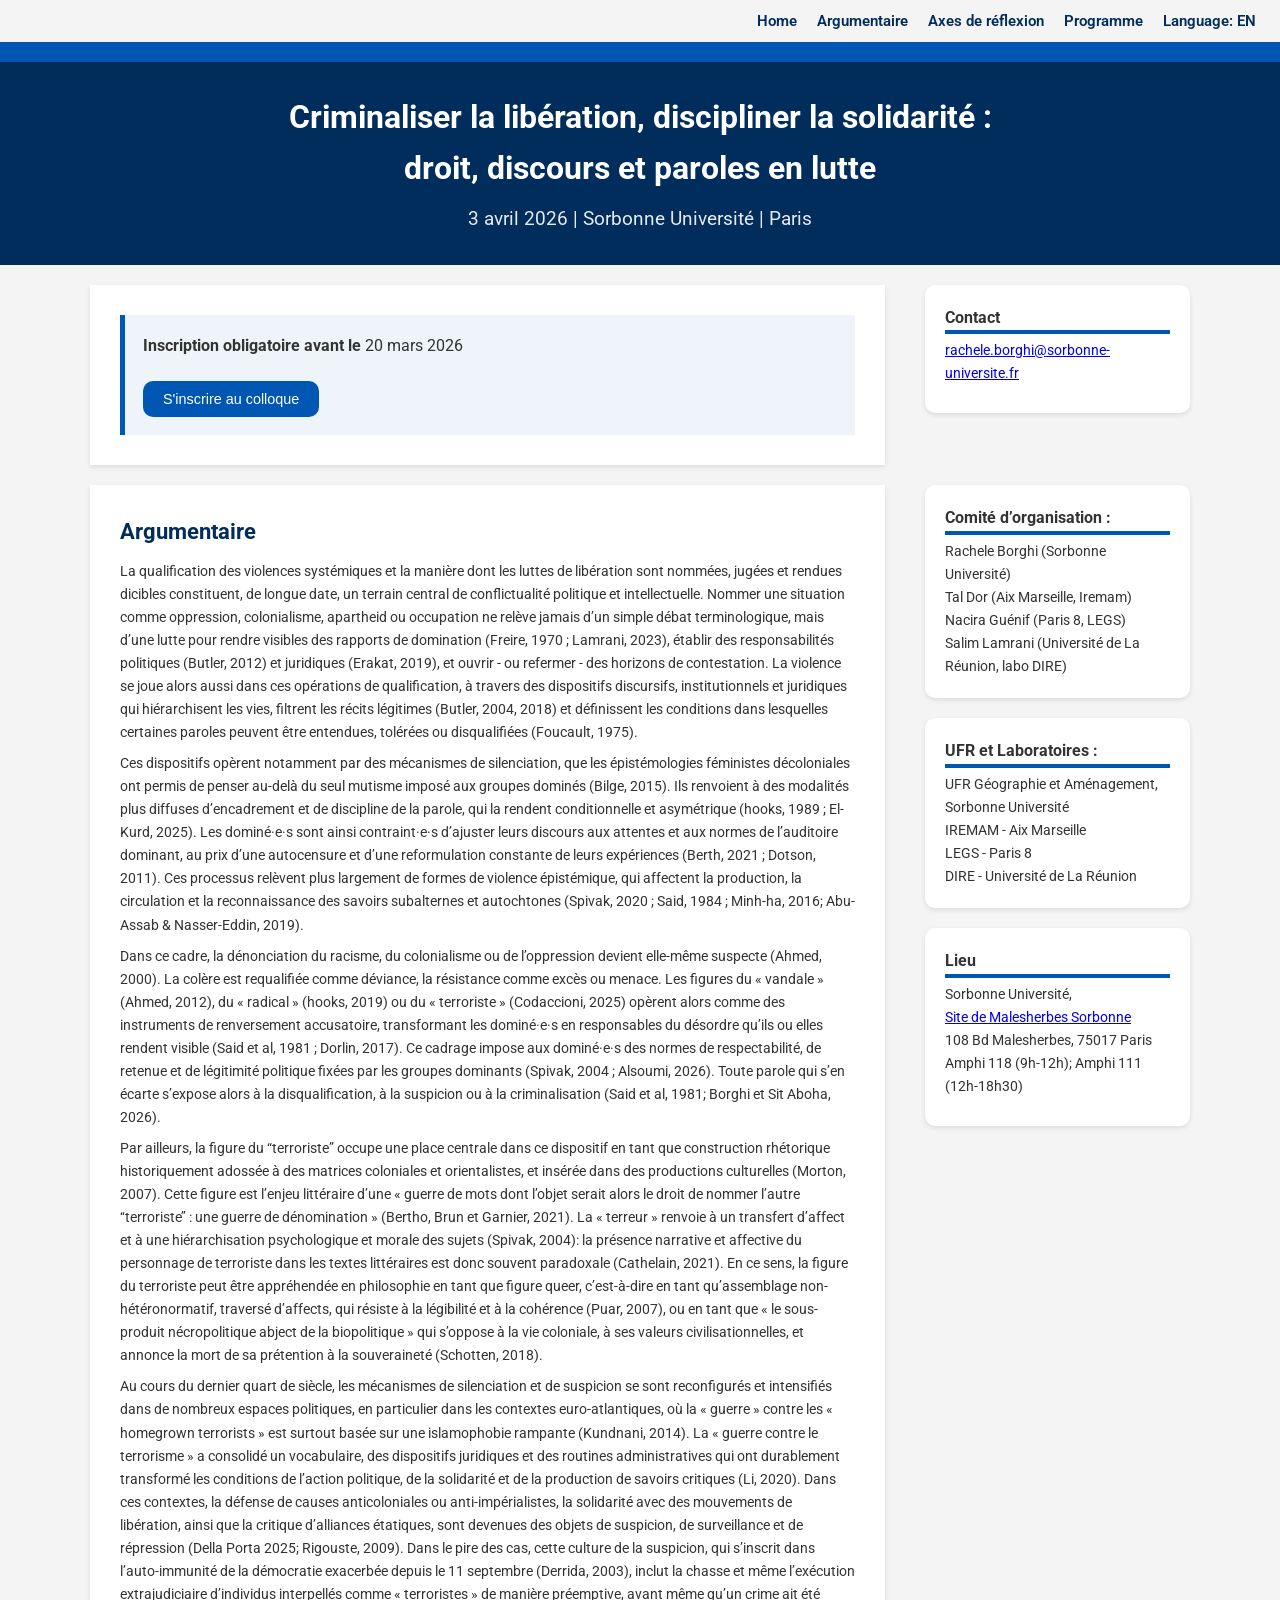
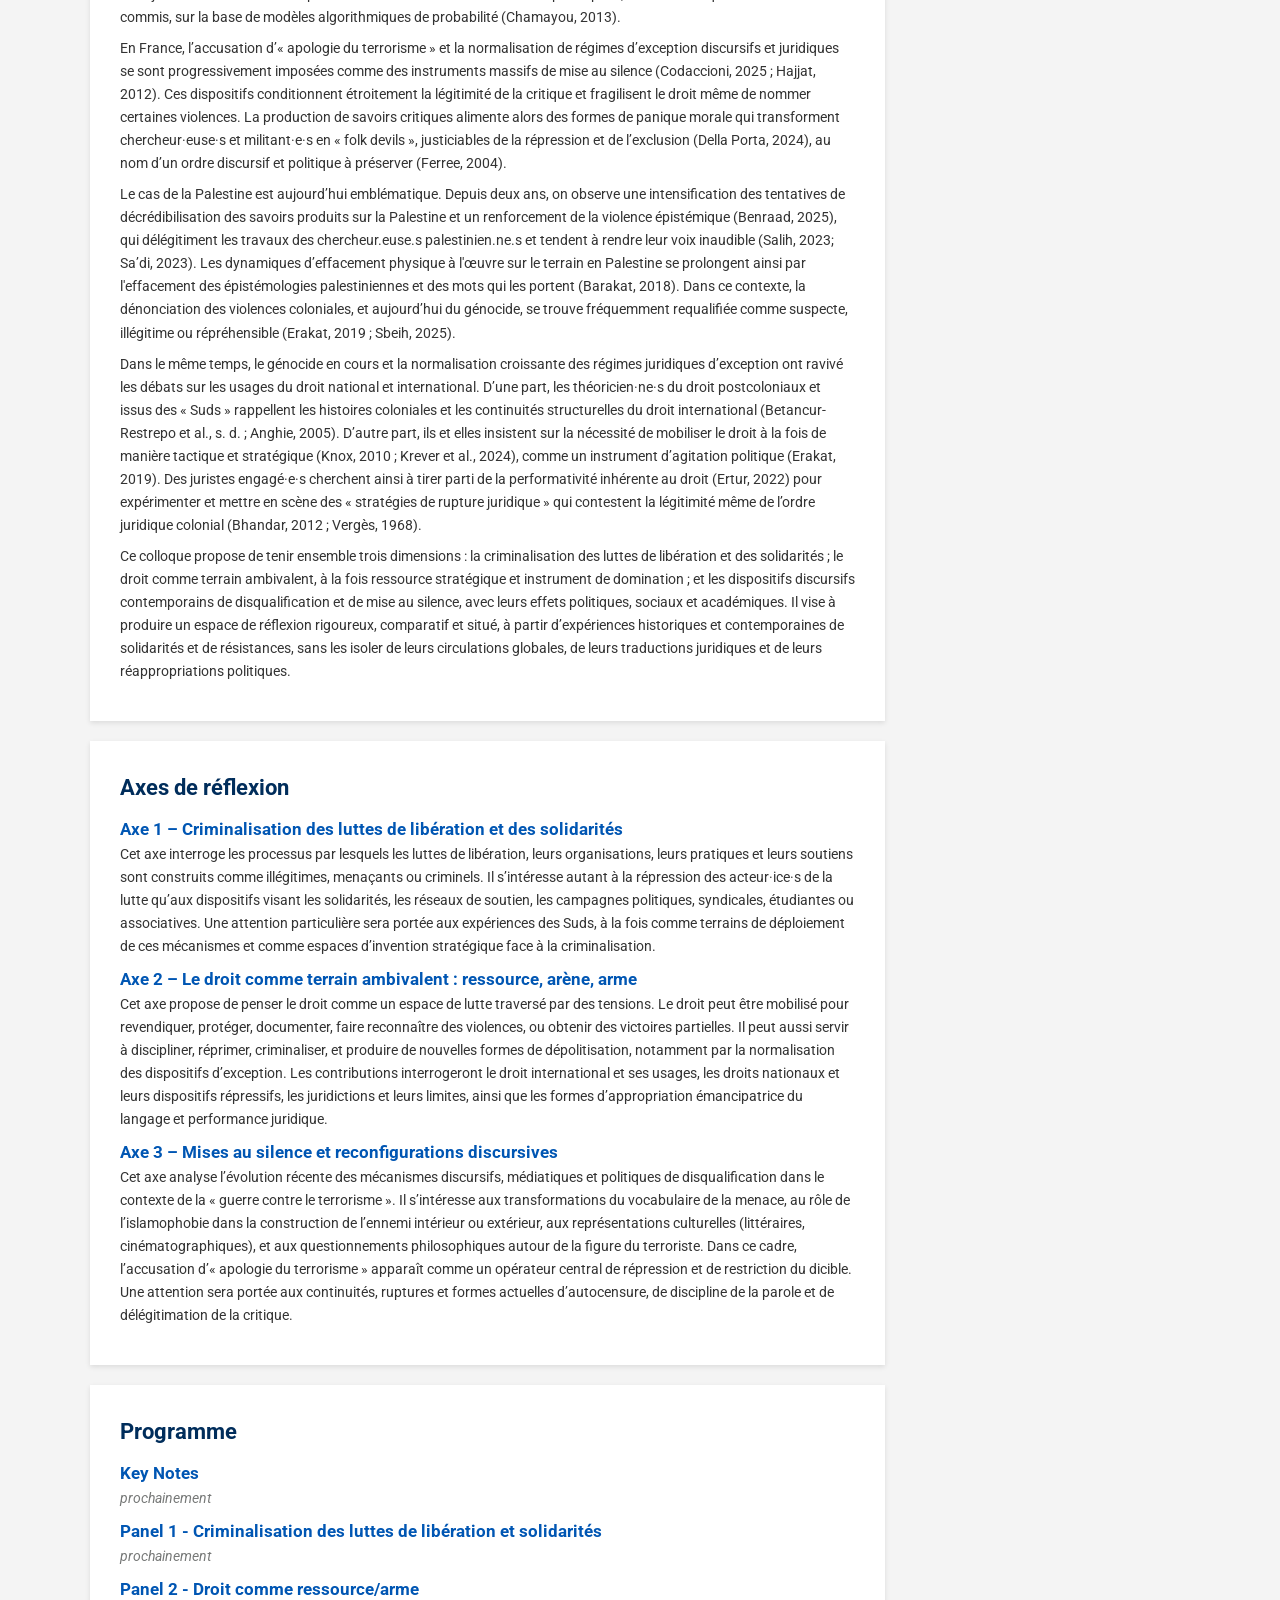
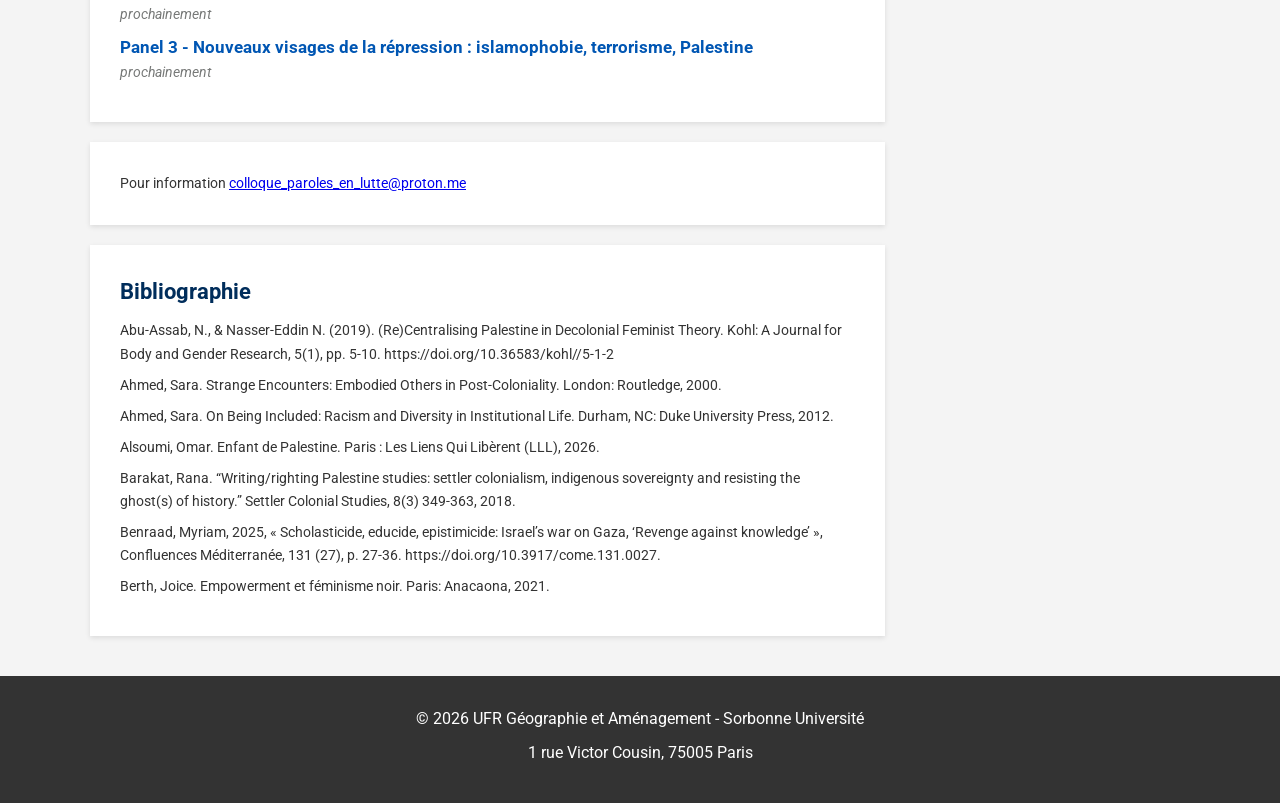
==== index.html @ 7e910524 "Update index.html" ====
<!DOCTYPE html>
<html lang="en">
<head>
    <meta charset="UTF-8">
    <meta name="viewport" content="width=device-width, initial-scale=1.0">
    <title>Criminaliser la libération, discipliner la solidarité : droit, discours et paroles en lutte</title>
    <link rel="stylesheet" href="style.css">
    <link href="https://fonts.googleapis.com/css2?family=Roboto:wght@300;400;700&display=swap" rel="stylesheet">
</head>
<body>

    <header>
        <nav class="navbar">
            <div class="logo"></div>
            <ul class="nav-links">
                <li><a href="index.html">Home</a></li>
                <li><a href="#argumentaire">Argumentaire</a></li>
                <li><a href="#axes">Axes de réflexion</a></li>
                <li><a href="#programme">Programme</a></li>
                <li><a href="index_eng.html">Language: EN</a></li>
            </ul>
        </nav>
    </header>

    <section class="hero">
        <div class="container">
            <h1>Criminaliser la libération, discipliner la solidarité :<br>droit, discours et paroles en lutte</h1>
            <p class="subtitle">3 avril 2026 | Sorbonne Université | Paris</p>
        </div>
    </section>

    <main class="container main-layout">
        <article class="content">
            <section class="meta-info">
                <p><strong>Inscription obligatoire avant le</strong> 20 mars 2026</p>
                <button class="btn">S'inscrire au colloque</button>
            </section>
        </article>

        <aside class="sidebar">
            <div class="sidebar-widget">
                <h3>Contact</h3>
                <p><a href="mailto:rachele.borghi@sorbonne-universite.fr">rachele.borghi@sorbonne-universite.fr</a></p>
            </div>
        </aside>

    </main>


    <main class="container main-layout">

        <article class="content">

            <h2 id="argumentaire">Argumentaire</h2>
                <p>
                    La qualification des violences systémiques et la manière dont les luttes de libération sont nommées, jugées et rendues dicibles constituent, de longue date, un terrain central de conflictualité politique et intellectuelle. Nommer une situation comme oppression, colonialisme, apartheid ou occupation ne relève jamais d’un simple débat terminologique, mais d’une lutte pour rendre visibles des rapports de domination (Freire, 1970 ; Lamrani, 2023), établir des responsabilités politiques (Butler, 2012) et juridiques (Erakat, 2019), et ouvrir - ou refermer - des horizons de contestation. La violence se joue alors aussi dans ces opérations de qualification, à travers des dispositifs discursifs, institutionnels et juridiques qui hiérarchisent les vies, filtrent les récits légitimes (Butler, 2004, 2018) et définissent les conditions dans lesquelles certaines paroles peuvent être entendues, tolérées ou disqualifiées (Foucault, 1975).
                </p>
                <p>
                    Ces dispositifs opèrent notamment par des mécanismes de silenciation, que les épistémologies féministes décoloniales ont permis de penser au-delà du seul mutisme imposé aux groupes dominés (Bilge, 2015). Ils renvoient à des modalités plus diffuses d’encadrement et de discipline de la parole, qui la rendent  conditionnelle et asymétrique (hooks, 1989 ; El-Kurd, 2025). Les dominé·e·s sont ainsi contraint·e·s d’ajuster leurs discours aux attentes et aux normes de l’auditoire dominant, au prix d’une autocensure et d’une reformulation constante de leurs expériences (Berth, 2021 ; Dotson, 2011). Ces processus relèvent plus largement de formes de violence épistémique, qui affectent la production, la circulation et la reconnaissance des savoirs subalternes et autochtones (Spivak, 2020 ; Said, 1984 ; Minh-ha, 2016; Abu-Assab & Nasser-Eddin, 2019).
                </p>
                <p>
                    Dans ce cadre, la dénonciation du racisme, du colonialisme ou de l’oppression devient elle-même suspecte (Ahmed, 2000). La colère est requalifiée comme déviance, la résistance comme excès ou menace. Les figures du « vandale » (Ahmed, 2012), du « radical » (hooks, 2019) ou du « terroriste » (Codaccioni, 2025) opèrent alors comme des instruments de renversement accusatoire, transformant les dominé·e·s en responsables du désordre qu’ils ou elles rendent visible (Said et al, 1981 ; Dorlin, 2017). Ce cadrage impose aux dominé·e·s des normes de respectabilité, de retenue et de légitimité politique fixées par les groupes dominants (Spivak, 2004 ; Alsoumi, 2026). Toute parole qui s’en écarte s’expose alors à la disqualification, à la suspicion ou à la criminalisation (Said et al, 1981; Borghi et Sit Aboha, 2026).
                </p>
                <p>
                    Par ailleurs, la figure du “terroriste” occupe une place centrale dans ce dispositif en tant que construction rhétorique historiquement adossée à des matrices coloniales et orientalistes, et insérée dans des productions culturelles (Morton, 2007). Cette figure est l’enjeu littéraire d’une « guerre de mots dont l’objet serait alors le droit de nommer l’autre ‘‘terroriste’’ : une guerre de dénomination » (Bertho, Brun et Garnier, 2021). La « terreur » renvoie à un transfert d’affect et à une hiérarchisation psychologique et morale des sujets (Spivak, 2004): la présence narrative et affective du personnage de terroriste dans les textes littéraires est donc souvent paradoxale (Cathelain, 2021). En ce sens, la figure du terroriste peut être appréhendée en philosophie en tant que figure queer, c’est-à-dire en tant qu’assemblage non-hétéronormatif, traversé d’affects, qui résiste à la légibilité et à la cohérence (Puar, 2007), ou en tant que « le sous-produit nécropolitique abject de la biopolitique » qui s’oppose à la vie coloniale, à ses valeurs civilisationnelles, et annonce la mort de sa prétention à la souveraineté (Schotten, 2018).
                </p>
                <p>
                    Au cours du dernier quart de siècle, les mécanismes de silenciation et de suspicion se sont reconfigurés et intensifiés dans de nombreux espaces politiques, en particulier dans les contextes euro-atlantiques, où la « guerre » contre les « homegrown terrorists » est surtout basée sur une islamophobie rampante (Kundnani, 2014). La « guerre contre le terrorisme » a consolidé un vocabulaire, des dispositifs juridiques et des routines administratives qui ont durablement transformé les conditions de l’action politique, de la solidarité et de la production de savoirs critiques (Li, 2020). Dans ces contextes, la défense de causes anticoloniales ou anti-impérialistes, la solidarité avec des mouvements de libération, ainsi que la critique d’alliances étatiques, sont devenues des objets de suspicion, de surveillance et de répression (Della Porta 2025; Rigouste, 2009). Dans le pire des cas, cette culture de la suspicion, qui s’inscrit dans l’auto-immunité de la démocratie exacerbée depuis le 11 septembre (Derrida, 2003), inclut la chasse et même l’exécution extrajudiciaire d’individus interpellés comme « terroristes » de manière préemptive, avant même qu’un crime ait été commis, sur la base de modèles algorithmiques de probabilité (Chamayou, 2013).
                </p>
                <p>
                    En France, l’accusation d’« apologie du terrorisme » et la normalisation de régimes d’exception discursifs et juridiques se sont progressivement imposées comme des instruments massifs de mise au silence (Codaccioni, 2025 ; Hajjat, 2012). Ces dispositifs conditionnent étroitement la légitimité de la critique et fragilisent le droit même de nommer certaines violences.  La production de savoirs critiques alimente alors des formes de panique morale qui transforment chercheur·euse·s et militant·e·s en « folk devils », justiciables de la répression et de l’exclusion (Della Porta, 2024), au nom d’un ordre discursif et politique à préserver (Ferree, 2004).
                </p>
                <p>
                    Le cas de la Palestine est aujourd’hui emblématique. Depuis deux ans, on observe une intensification des tentatives  de décrédibilisation des savoirs produits sur la Palestine et un renforcement de la violence épistémique (Benraad, 2025), qui délégitiment les travaux des chercheur.euse.s palestinien.ne.s et tendent à rendre leur voix inaudible (Salih, 2023; Sa’di, 2023). Les dynamiques d’effacement physique à l'œuvre sur le terrain en Palestine se prolongent ainsi  par l'effacement des épistémologies palestiniennes et des mots qui les portent (Barakat, 2018). Dans ce contexte, la dénonciation des violences coloniales, et aujourd’hui du génocide, se trouve fréquemment requalifiée comme suspecte, illégitime ou répréhensible (Erakat, 2019 ; Sbeih, 2025).
                </p>
                <p>
                    Dans le même temps, le génocide en cours et la normalisation croissante des régimes juridiques d’exception ont ravivé les débats sur les usages du droit national et international. D’une part, les théoricien·ne·s du droit postcoloniaux et issus des « Suds » rappellent les histoires coloniales et les continuités structurelles du droit international (Betancur-Restrepo et al., s. d. ; Anghie, 2005). D’autre part, ils et elles insistent sur la nécessité de mobiliser le droit à la fois de manière tactique et stratégique (Knox, 2010 ; Krever et al., 2024), comme un instrument d’agitation politique (Erakat, 2019). Des juristes engagé·e·s cherchent ainsi à tirer parti de la performativité inhérente au droit (Ertur, 2022) pour expérimenter et mettre en scène des « stratégies de rupture juridique » qui contestent la légitimité même de l’ordre juridique colonial (Bhandar, 2012 ; Vergès, 1968).
                </p>
                <p>
                    Ce colloque propose de tenir ensemble trois dimensions : la criminalisation des luttes de libération et des solidarités ; le droit comme terrain ambivalent, à la fois ressource stratégique et instrument de domination ; et les dispositifs discursifs contemporains de disqualification et de mise au silence, avec leurs effets politiques, sociaux et académiques. Il vise à produire un espace de réflexion rigoureux, comparatif et situé, à partir d’expériences historiques et contemporaines de solidarités et de résistances, sans les isoler de leurs circulations globales, de leurs traductions juridiques et de leurs réappropriations politiques.
                </p>
            </article>

        <aside class="sidebar">

            <div class="sidebar-widget">
                <h3>Comité d’organisation :</h3>
                <ul>
                    <li>Rachele Borghi (Sorbonne Université)</li>
                    <li>Tal Dor (Aix Marseille, Iremam)</li>
                    <li>Nacira Guénif (Paris 8, LEGS) </li>
                    <li>Salim Lamrani (Université de La Réunion, labo DIRE)</li>
                </ul>
            </div>

            <div class="sidebar-widget">
                <h3>UFR et Laboratoires :</h3>
                <ul>
                    <li>UFR Géographie et Aménagement, Sorbonne Université</li>
                    <li>IREMAM - Aix Marseille</li>
                    <li>LEGS - Paris 8</li>
                    <li>DIRE - Université de La Réunion</li>
                </ul>
            </div>

            <div class="sidebar-widget">
                <h3>Lieu</h3>
                <p>Sorbonne Université,<br> 
                <a href="https://lettres.sorbonne-universite.fr/faculte-des-lettres/sites-campus-et-acces/campus-de-malesherbes"> Site de Malesherbes Sorbonne</a><br>
                108 Bd Malesherbes, 75017 Paris<br>
                Amphi 118 (9h-12h); Amphi 111 (12h-18h30)</p>
            </div>
            
        </aside>
    </main>

    <main class="container main-layout">

        <article class="content">

            <h2 id="axes">Axes de réflexion</h2>

                <h3>Axe 1 – Criminalisation des luttes de libération et des solidarités</h3>
                    <p>
                        Cet axe interroge les processus par lesquels les luttes de libération, leurs organisations, leurs pratiques et leurs soutiens sont construits comme illégitimes, menaçants ou criminels. Il s’intéresse autant à la répression des acteur·ice·s de la lutte qu’aux dispositifs visant les solidarités, les réseaux de soutien, les campagnes politiques, syndicales, étudiantes ou associatives. Une attention particulière sera portée aux expériences des Suds, à la fois comme terrains de déploiement de ces mécanismes et comme espaces d’invention stratégique face à la criminalisation.
                    </p>
    
                <h3>Axe 2 – Le droit comme terrain ambivalent : ressource, arène, arme</h3>
                    <p>
                        Cet axe propose de penser le droit comme un espace de lutte traversé par des tensions. Le droit peut être mobilisé pour revendiquer, protéger, documenter, faire reconnaître des violences, ou obtenir des victoires partielles. Il peut aussi servir à discipliner, réprimer, criminaliser, et produire de nouvelles formes de dépolitisation, notamment par la normalisation des dispositifs d’exception. Les contributions interrogeront le droit international et ses usages, les droits nationaux et leurs dispositifs répressifs, les juridictions et leurs limites, ainsi que les formes d’appropriation émancipatrice du langage et performance juridique.
                    </p>
    
                <h3>Axe 3 – Mises au silence et reconfigurations discursives</h3>
                    <p>
                        Cet axe analyse l’évolution récente des mécanismes discursifs, médiatiques et politiques de disqualification dans le contexte de la « guerre contre le terrorisme ». Il s’intéresse aux transformations du vocabulaire de la menace, au rôle de l’islamophobie dans la construction de l’ennemi intérieur ou extérieur, aux représentations culturelles (littéraires, cinématographiques), et aux questionnements philosophiques autour de la figure du terroriste. Dans ce cadre, l’accusation d’« apologie du terrorisme » apparaît comme un opérateur central de répression et de restriction du dicible. Une attention sera portée aux continuités, ruptures et formes actuelles  d’autocensure, de discipline de la parole et de délégitimation de la critique.
                    </p>

        </article>
    </main>

    <main class="container main-layout">
        
        <article class="content">

            <h2 id="programme">Programme</h2>

            <h3>Key Notes</h3>

            <p class="inprogress-text">prochainement</p>

            <h3>Panel 1 - Criminalisation des luttes de libération et solidarités</h3>

            <p class="inprogress-text"> prochainement</p>

            <h3>Panel 2 - Droit comme ressource/arme</h3>

            <p class="inprogress-text">prochainement</p>

            <h3>Panel 3 - Nouveaux visages de la répression : islamophobie, terrorisme, Palestine</h3>

            <p class="inprogress-text">prochainement</p>

        </article>
    </main>
    
    <main class="container main-layout">
        <article class="content">
            Pour information <a href="mailto:colloque_paroles_en_lutte@proton.me">colloque_paroles_en_lutte@proton.me</a>
        </article>
    </main>

    <main class="container main-layout">
        <article class="content">
            <h2 id="programme">Bibliographie</h2>   
                <p>Abu-Assab, N., & Nasser-Eddin N. (2019). (Re)Centralising Palestine in Decolonial Feminist Theory. Kohl: A Journal for Body and Gender Research, 5(1), pp. 5-10. https://doi.org/10.36583/kohl//5-1-2</p>
                <p>Ahmed, Sara. Strange Encounters: Embodied Others in Post-Coloniality. London: Routledge, 2000.</p>
                <p>Ahmed, Sara. On Being Included: Racism and Diversity in Institutional Life. Durham, NC: Duke University Press, 2012.</p>
                <p>Alsoumi, Omar. Enfant de Palestine. Paris : Les Liens Qui Libèrent (LLL), 2026.</p>
                <p>Barakat, Rana. “Writing/righting Palestine studies: settler colonialism, indigenous sovereignty and resisting the ghost(s) of history.” Settler Colonial Studies, 8(3) 349-363, 2018.</p>
                <p>Benraad, Myriam, 2025, « Scholasticide, educide, epistimicide: Israel’s war on Gaza, ‘Revenge against knowledge’ », Confluences Méditerranée, 131 (27), p. 27-36. https://doi.org/10.3917/come.131.0027.</p>
                <p>Berth, Joice. Empowerment et féminisme noir. Paris: Anacaona, 2021.</p>
        </article>
    </main>

    <footer>
        <div class="container">
            <p>&copy; 2026 UFR Géographie et Aménagement - Sorbonne Université</p>
            <p>1 rue Victor Cousin, 75005 Paris</p>
        </div>
    </footer>

</body>
</html>
---- style.css ----
/* General Styles */
* {
    box-sizing: border-box;
    margin: 0;
    padding: 0;
}

p {
    margin-bottom: 8px;
  }

body {
    font-family: 'Roboto', sans-serif;
    line-height: 1.6;
    color: #333;
    background-color: #f4f4f4;
}

/* Color for in-progress info */
.inprogress-text {
  color: #777978;
  font-style: italic;
}

.container {
    max-width: 1100px;
    margin: auto;
    padding: 0 0px;
}

/* Navbar */
.navbar {
    background: #f4f4f4;
    display: flex;
    justify-content: space-between;
    align-items: center;
    padding: 0.5rem 1.5rem;
    border-bottom: 20px solid #0056b3;
}

.nav-links {
    display: flex;
    list-style: none;
}

.nav-links li {
    margin-left: 20px;
}

.nav-links a {
    text-decoration: none;
    color: #002d5b;
    font-weight: 600;
    font-size: 0.95rem;
}

/* Hero Section */
.hero {
    background: #002d5b;
    color: #fff;
    padding: 30px 0;
    text-align: center;
}

.hero h1 {
    font-size: 2rem;
    margin-bottom: 10px;
}

.hero .subtitle {
    font-size: 1.2rem;
    opacity: 0.9;
    margin-bottom: 0px;

}

/* Layout */
.main-layout {
    display: grid;
    grid-template-columns: 3fr 1fr;
    gap: 40px;
    margin-top: 20px;
    margin-bottom: 20px;
    font-size: 0.9rem;
}

/* Content */
.content {
    background: #fff;
    padding: 30px;
    box-shadow: 0 2px 5px rgba(0,0,0,0.1);
}

.content h2 {
    margin: 0px 0 10px;
    color: #002d5b;
}

.content h3 {
    margin: 0px 0 0px;
    color: #0056b3;
}

/* Info block */
.meta-info {
    background: #eef4f9;
    padding: 18px;
    border-left: 5px solid #0056b3;
    margin-bottom: 0px;
    font-size: 1rem;
}

/* Button */
.btn {
    display: inline-block;
    background: #0056b3;
    color: #fff;
    padding: 10px 20px;
    text-decoration: none;
    border: none;
    margin-top: 15px;
    cursor: pointer;
    font-size: 0.9rem;
    border-radius: 10px;
}

/* Sidebar */
.sidebar-widget {
    background: #fff;
    padding: 20px;
    margin-bottom: 20px;
    box-shadow: 0 2px 5px rgba(0,0,0,0.1);
    border-radius: 10px;
    font-size: 0.9rem;
}

.sidebar-widget h3 {
    border-bottom: 4px solid #0056b3;
    padding-bottom: 0px;
    margin-bottom: 5px;
    font-size: 1rem;
}

.sidebar-widget ul {
    list-style: none;
}

/* Footer */
footer {
    background: #333;
    color: #fff;
    text-align: center;
    padding: 30px 0;
    margin-top: 40px;
}

/* Responsive */
@media (max-width: 768px) {
    .main-layout {
        grid-template-columns: 1fr;
    }
}
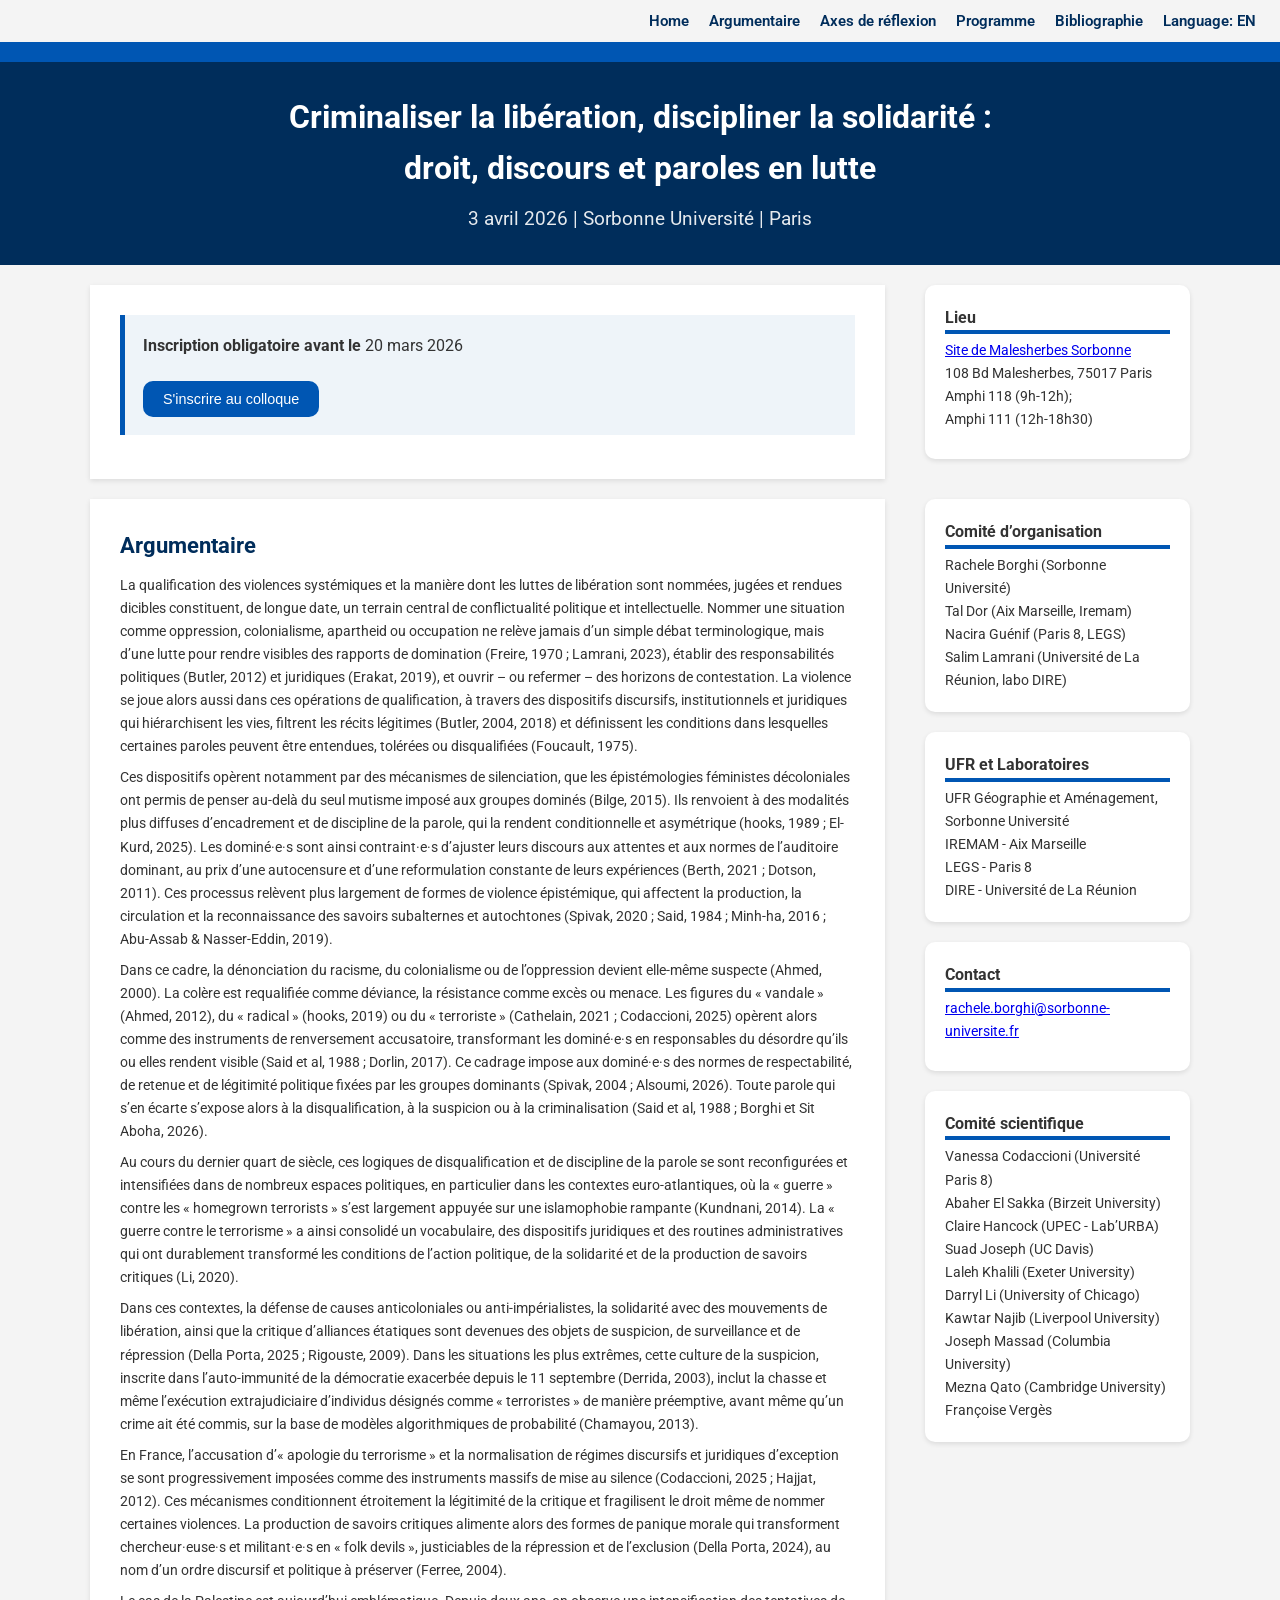
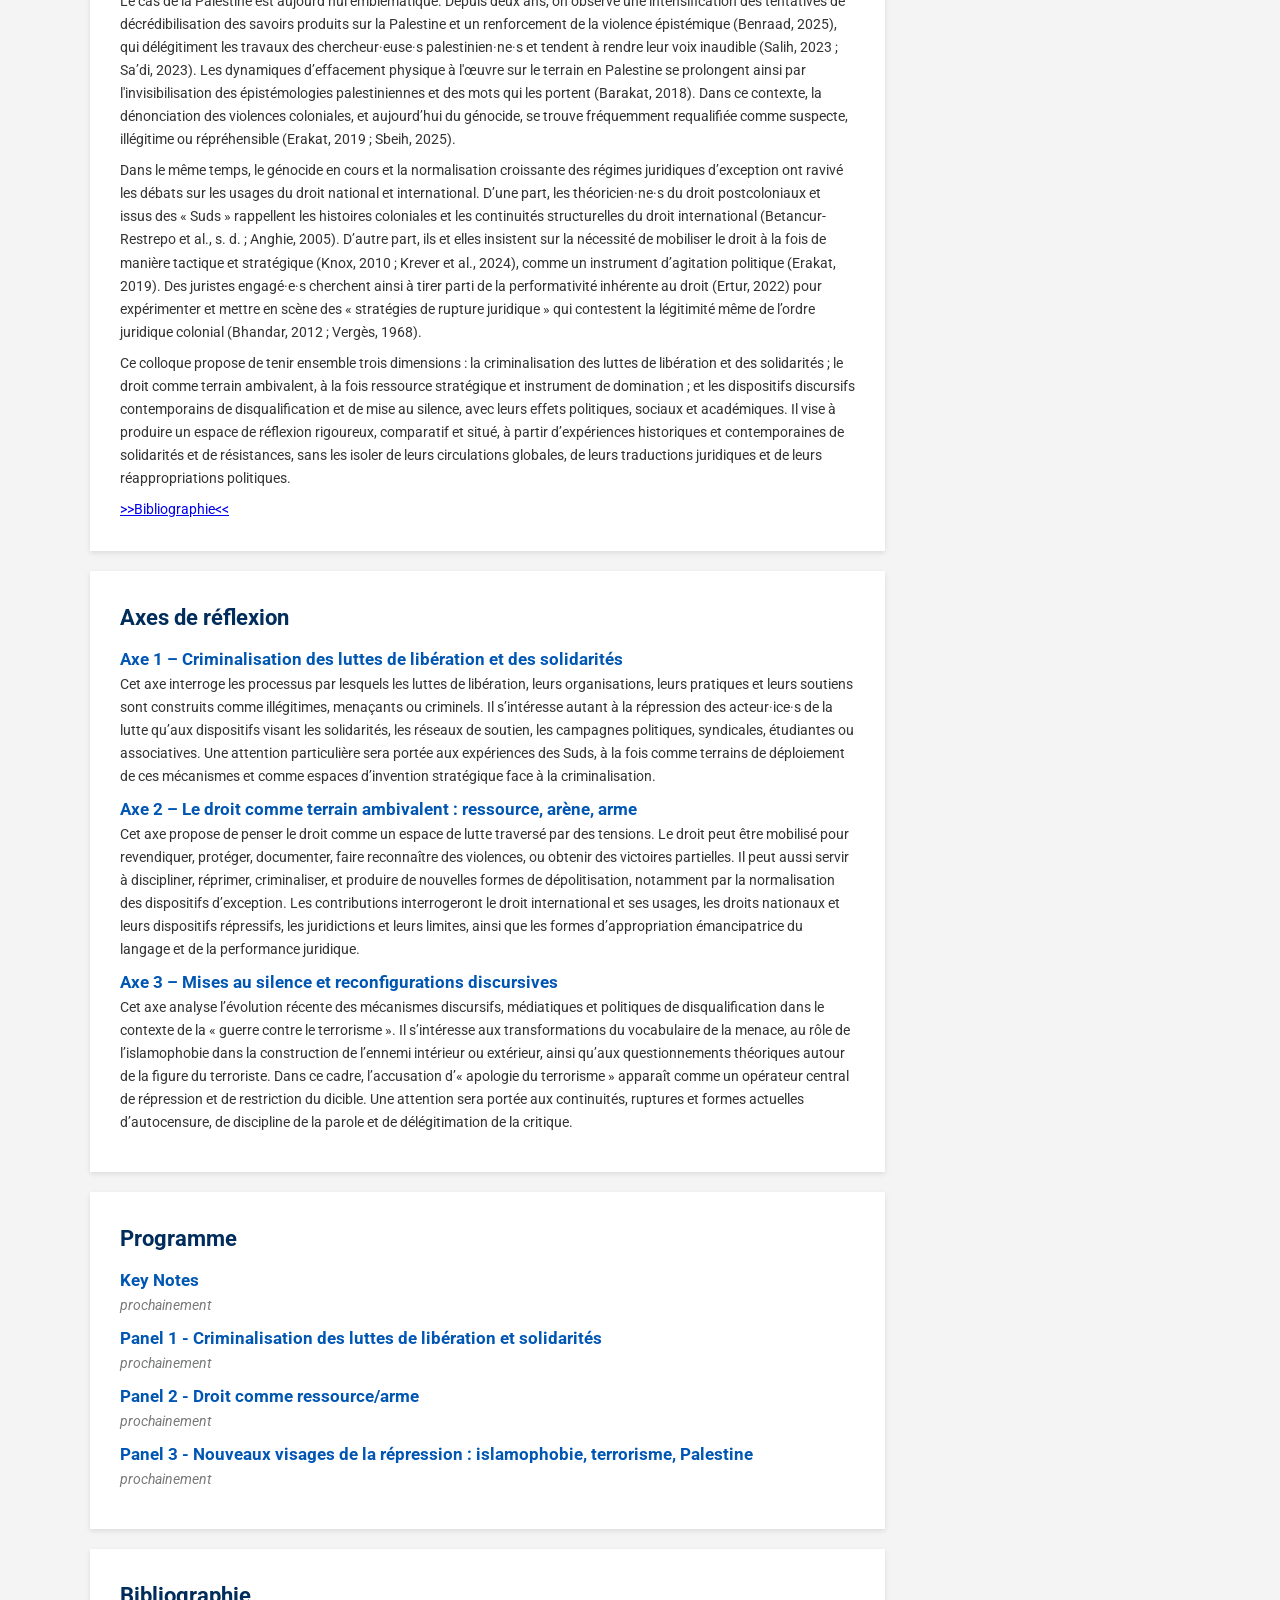
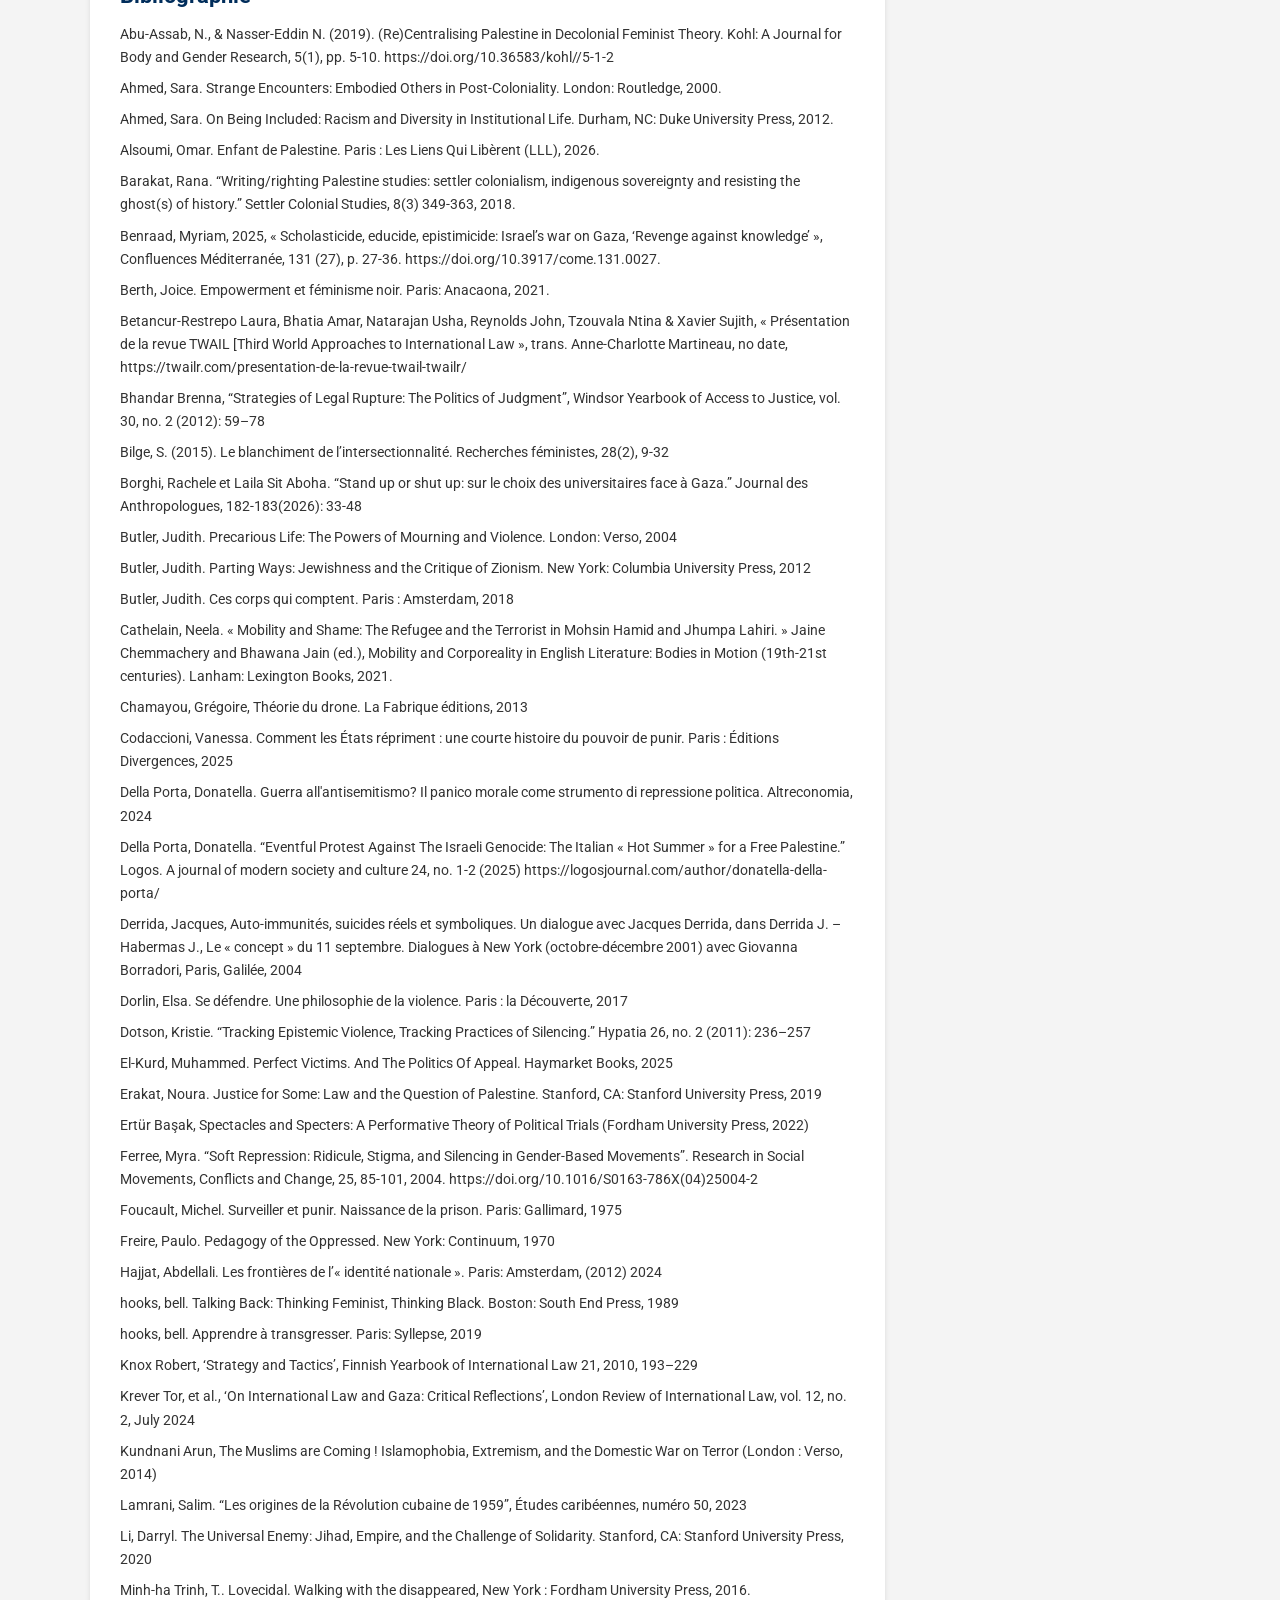
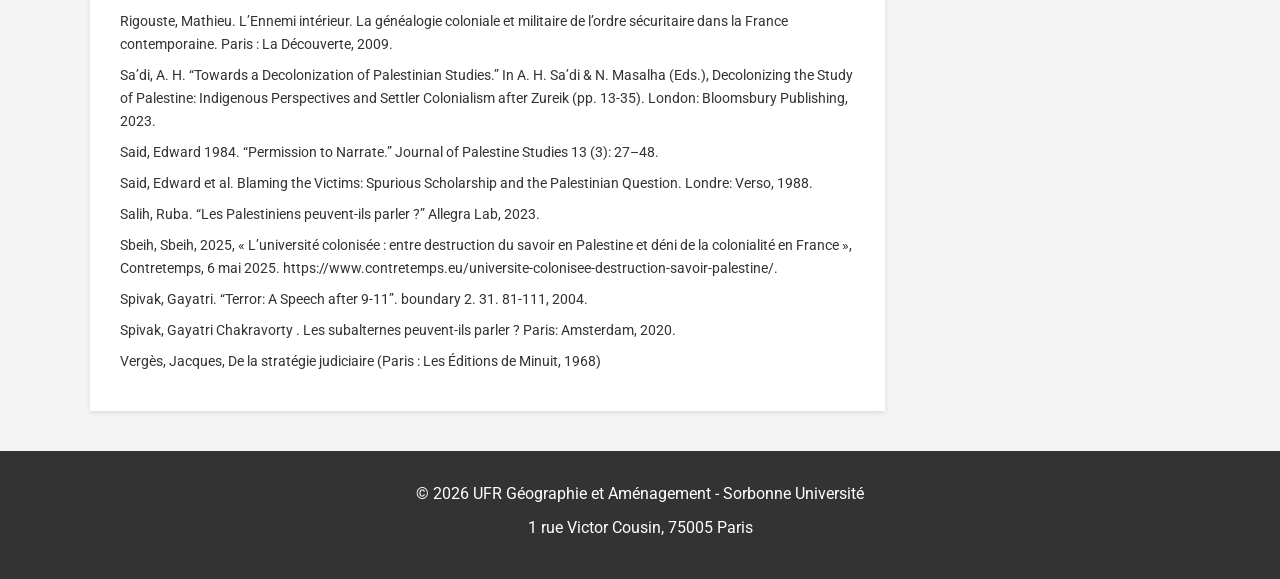
==== commit 4a6d5869: "Update index.html" ====
--- a/index.html
+++ b/index.html
@@ -17,6 +17,7 @@
                 <li><a href="#argumentaire">Argumentaire</a></li>
                 <li><a href="#axes">Axes de réflexion</a></li>
                 <li><a href="#programme">Programme</a></li>
+                <li><a href="#biblio">Bibliographie</a></li>
                 <li><a href="index_eng.html">Language: EN</a></li>
             </ul>
         </nav>
@@ -39,8 +40,12 @@
 
         <aside class="sidebar">
             <div class="sidebar-widget">
-                <h3>Contact</h3>
-                <p><a href="mailto:rachele.borghi@sorbonne-universite.fr">rachele.borghi@sorbonne-universite.fr</a></p>
+                <h3>Lieu</h3>
+                <p> 
+                <a href="https://lettres.sorbonne-universite.fr/faculte-des-lettres/sites-campus-et-acces/campus-de-malesherbes"> Site de Malesherbes Sorbonne</a><br>
+                108 Bd Malesherbes, 75017 Paris<br>
+                Amphi 118 (9h-12h);<br>
+                Amphi 111 (12h-18h30)</p>
             </div>
         </aside>
 
@@ -53,38 +58,48 @@
 
             <h2 id="argumentaire">Argumentaire</h2>
                 <p>
-                    La qualification des violences systémiques et la manière dont les luttes de libération sont nommées, jugées et rendues dicibles constituent, de longue date, un terrain central de conflictualité politique et intellectuelle. Nommer une situation comme oppression, colonialisme, apartheid ou occupation ne relève jamais d’un simple débat terminologique, mais d’une lutte pour rendre visibles des rapports de domination (Freire, 1970 ; Lamrani, 2023), établir des responsabilités politiques (Butler, 2012) et juridiques (Erakat, 2019), et ouvrir - ou refermer - des horizons de contestation. La violence se joue alors aussi dans ces opérations de qualification, à travers des dispositifs discursifs, institutionnels et juridiques qui hiérarchisent les vies, filtrent les récits légitimes (Butler, 2004, 2018) et définissent les conditions dans lesquelles certaines paroles peuvent être entendues, tolérées ou disqualifiées (Foucault, 1975).
-                </p>
-                <p>
-                    Ces dispositifs opèrent notamment par des mécanismes de silenciation, que les épistémologies féministes décoloniales ont permis de penser au-delà du seul mutisme imposé aux groupes dominés (Bilge, 2015). Ils renvoient à des modalités plus diffuses d’encadrement et de discipline de la parole, qui la rendent  conditionnelle et asymétrique (hooks, 1989 ; El-Kurd, 2025). Les dominé·e·s sont ainsi contraint·e·s d’ajuster leurs discours aux attentes et aux normes de l’auditoire dominant, au prix d’une autocensure et d’une reformulation constante de leurs expériences (Berth, 2021 ; Dotson, 2011). Ces processus relèvent plus largement de formes de violence épistémique, qui affectent la production, la circulation et la reconnaissance des savoirs subalternes et autochtones (Spivak, 2020 ; Said, 1984 ; Minh-ha, 2016; Abu-Assab & Nasser-Eddin, 2019).
-                </p>
-                <p>
-                    Dans ce cadre, la dénonciation du racisme, du colonialisme ou de l’oppression devient elle-même suspecte (Ahmed, 2000). La colère est requalifiée comme déviance, la résistance comme excès ou menace. Les figures du « vandale » (Ahmed, 2012), du « radical » (hooks, 2019) ou du « terroriste » (Codaccioni, 2025) opèrent alors comme des instruments de renversement accusatoire, transformant les dominé·e·s en responsables du désordre qu’ils ou elles rendent visible (Said et al, 1981 ; Dorlin, 2017). Ce cadrage impose aux dominé·e·s des normes de respectabilité, de retenue et de légitimité politique fixées par les groupes dominants (Spivak, 2004 ; Alsoumi, 2026). Toute parole qui s’en écarte s’expose alors à la disqualification, à la suspicion ou à la criminalisation (Said et al, 1981; Borghi et Sit Aboha, 2026).
-                </p>
-                <p>
-                    Par ailleurs, la figure du “terroriste” occupe une place centrale dans ce dispositif en tant que construction rhétorique historiquement adossée à des matrices coloniales et orientalistes, et insérée dans des productions culturelles (Morton, 2007). Cette figure est l’enjeu littéraire d’une « guerre de mots dont l’objet serait alors le droit de nommer l’autre ‘‘terroriste’’ : une guerre de dénomination » (Bertho, Brun et Garnier, 2021). La « terreur » renvoie à un transfert d’affect et à une hiérarchisation psychologique et morale des sujets (Spivak, 2004): la présence narrative et affective du personnage de terroriste dans les textes littéraires est donc souvent paradoxale (Cathelain, 2021). En ce sens, la figure du terroriste peut être appréhendée en philosophie en tant que figure queer, c’est-à-dire en tant qu’assemblage non-hétéronormatif, traversé d’affects, qui résiste à la légibilité et à la cohérence (Puar, 2007), ou en tant que « le sous-produit nécropolitique abject de la biopolitique » qui s’oppose à la vie coloniale, à ses valeurs civilisationnelles, et annonce la mort de sa prétention à la souveraineté (Schotten, 2018).
-                </p>
-                <p>
-                    Au cours du dernier quart de siècle, les mécanismes de silenciation et de suspicion se sont reconfigurés et intensifiés dans de nombreux espaces politiques, en particulier dans les contextes euro-atlantiques, où la « guerre » contre les « homegrown terrorists » est surtout basée sur une islamophobie rampante (Kundnani, 2014). La « guerre contre le terrorisme » a consolidé un vocabulaire, des dispositifs juridiques et des routines administratives qui ont durablement transformé les conditions de l’action politique, de la solidarité et de la production de savoirs critiques (Li, 2020). Dans ces contextes, la défense de causes anticoloniales ou anti-impérialistes, la solidarité avec des mouvements de libération, ainsi que la critique d’alliances étatiques, sont devenues des objets de suspicion, de surveillance et de répression (Della Porta 2025; Rigouste, 2009). Dans le pire des cas, cette culture de la suspicion, qui s’inscrit dans l’auto-immunité de la démocratie exacerbée depuis le 11 septembre (Derrida, 2003), inclut la chasse et même l’exécution extrajudiciaire d’individus interpellés comme « terroristes » de manière préemptive, avant même qu’un crime ait été commis, sur la base de modèles algorithmiques de probabilité (Chamayou, 2013).
-                </p>
-                <p>
-                    En France, l’accusation d’« apologie du terrorisme » et la normalisation de régimes d’exception discursifs et juridiques se sont progressivement imposées comme des instruments massifs de mise au silence (Codaccioni, 2025 ; Hajjat, 2012). Ces dispositifs conditionnent étroitement la légitimité de la critique et fragilisent le droit même de nommer certaines violences.  La production de savoirs critiques alimente alors des formes de panique morale qui transforment chercheur·euse·s et militant·e·s en « folk devils », justiciables de la répression et de l’exclusion (Della Porta, 2024), au nom d’un ordre discursif et politique à préserver (Ferree, 2004).
-                </p>
-                <p>
-                    Le cas de la Palestine est aujourd’hui emblématique. Depuis deux ans, on observe une intensification des tentatives  de décrédibilisation des savoirs produits sur la Palestine et un renforcement de la violence épistémique (Benraad, 2025), qui délégitiment les travaux des chercheur.euse.s palestinien.ne.s et tendent à rendre leur voix inaudible (Salih, 2023; Sa’di, 2023). Les dynamiques d’effacement physique à l'œuvre sur le terrain en Palestine se prolongent ainsi  par l'effacement des épistémologies palestiniennes et des mots qui les portent (Barakat, 2018). Dans ce contexte, la dénonciation des violences coloniales, et aujourd’hui du génocide, se trouve fréquemment requalifiée comme suspecte, illégitime ou répréhensible (Erakat, 2019 ; Sbeih, 2025).
-                </p>
-                <p>
-                    Dans le même temps, le génocide en cours et la normalisation croissante des régimes juridiques d’exception ont ravivé les débats sur les usages du droit national et international. D’une part, les théoricien·ne·s du droit postcoloniaux et issus des « Suds » rappellent les histoires coloniales et les continuités structurelles du droit international (Betancur-Restrepo et al., s. d. ; Anghie, 2005). D’autre part, ils et elles insistent sur la nécessité de mobiliser le droit à la fois de manière tactique et stratégique (Knox, 2010 ; Krever et al., 2024), comme un instrument d’agitation politique (Erakat, 2019). Des juristes engagé·e·s cherchent ainsi à tirer parti de la performativité inhérente au droit (Ertur, 2022) pour expérimenter et mettre en scène des « stratégies de rupture juridique » qui contestent la légitimité même de l’ordre juridique colonial (Bhandar, 2012 ; Vergès, 1968).
-                </p>
-                <p>
-                    Ce colloque propose de tenir ensemble trois dimensions : la criminalisation des luttes de libération et des solidarités ; le droit comme terrain ambivalent, à la fois ressource stratégique et instrument de domination ; et les dispositifs discursifs contemporains de disqualification et de mise au silence, avec leurs effets politiques, sociaux et académiques. Il vise à produire un espace de réflexion rigoureux, comparatif et situé, à partir d’expériences historiques et contemporaines de solidarités et de résistances, sans les isoler de leurs circulations globales, de leurs traductions juridiques et de leurs réappropriations politiques.
-                </p>
+                    La qualification des violences systémiques et la manière dont les luttes de libération sont nommées, jugées et rendues dicibles constituent, de longue date, un terrain central de conflictualité politique et intellectuelle. Nommer une situation comme oppression, colonialisme, apartheid ou occupation ne relève jamais d’un simple débat terminologique, mais d’une lutte pour rendre visibles des rapports de domination (Freire, 1970 ; Lamrani, 2023), établir des responsabilités politiques (Butler, 2012) et juridiques (Erakat, 2019), et ouvrir – ou refermer – des horizons de contestation. La violence se joue alors aussi dans ces opérations de qualification, à travers des dispositifs discursifs, institutionnels et juridiques qui hiérarchisent les vies, filtrent les récits légitimes (Butler, 2004, 2018) et définissent les conditions dans lesquelles certaines paroles peuvent être entendues, tolérées ou disqualifiées (Foucault, 1975).                
+                </p>
+
+                <p>
+                    Ces dispositifs opèrent notamment par des mécanismes de silenciation, que les épistémologies féministes décoloniales ont permis de penser au-delà du seul mutisme imposé aux groupes dominés (Bilge, 2015). Ils renvoient à des modalités plus diffuses d’encadrement et de discipline de la parole, qui la rendent conditionnelle et asymétrique (hooks, 1989 ; El-Kurd, 2025). Les dominé·e·s sont ainsi contraint·e·s d’ajuster leurs discours aux attentes et aux normes de l’auditoire dominant, au prix d’une autocensure et d’une reformulation constante de leurs expériences (Berth, 2021 ; Dotson, 2011). Ces processus relèvent plus largement de formes de violence épistémique, qui affectent la production, la circulation et la reconnaissance des savoirs subalternes et autochtones (Spivak, 2020 ; Said, 1984 ; Minh-ha, 2016 ; Abu-Assab & Nasser-Eddin, 2019).
+                </p>
+
+                <p>
+                    Dans ce cadre, la dénonciation du racisme, du colonialisme ou de l’oppression devient elle-même suspecte (Ahmed, 2000). La colère est requalifiée comme déviance, la résistance comme excès ou menace. Les figures du « vandale » (Ahmed, 2012), du « radical » (hooks, 2019) ou du « terroriste » (Cathelain, 2021 ; Codaccioni, 2025) opèrent alors comme des instruments de renversement accusatoire, transformant les dominé·e·s en responsables du désordre qu’ils ou elles rendent visible (Said et al, 1988 ; Dorlin, 2017). Ce cadrage impose aux dominé·e·s des normes de respectabilité, de retenue et de légitimité politique fixées par les groupes dominants (Spivak, 2004 ; Alsoumi, 2026). Toute parole qui s’en écarte s’expose alors à la disqualification, à la suspicion ou à la criminalisation (Said et al, 1988 ; Borghi et Sit Aboha, 2026).
+                </p>
+
+                <p>
+                    Au cours du dernier quart de siècle, ces logiques de disqualification et de discipline de la parole se sont reconfigurées et intensifiées dans de nombreux espaces politiques, en particulier dans les contextes euro-atlantiques, où la « guerre » contre les « homegrown terrorists » s’est largement appuyée sur une islamophobie rampante (Kundnani, 2014). La « guerre contre le terrorisme » a ainsi consolidé un vocabulaire, des dispositifs juridiques et des routines administratives qui ont durablement transformé les conditions de l’action politique, de la solidarité et de la production de savoirs critiques (Li, 2020).     
+                </p>
+
+                <p>
+                    Dans ces contextes, la défense de causes anticoloniales ou anti-impérialistes, la solidarité avec des mouvements de libération, ainsi que la critique d’alliances étatiques sont devenues des objets de suspicion, de surveillance et de répression (Della Porta, 2025 ; Rigouste, 2009). Dans les situations les plus extrêmes, cette culture de la suspicion, inscrite dans l’auto-immunité de la démocratie exacerbée depuis le 11 septembre (Derrida, 2003), inclut la chasse et même l’exécution extrajudiciaire d’individus désignés comme « terroristes » de manière préemptive, avant même qu’un crime ait été commis, sur la base de modèles algorithmiques de probabilité (Chamayou, 2013).                
+                </p>
+
+                <p>
+                    En France, l’accusation d’« apologie du terrorisme » et la normalisation de régimes  discursifs et juridiques d’exception se sont progressivement imposées comme des instruments massifs de mise au silence (Codaccioni, 2025 ; Hajjat, 2012). Ces mécanismes conditionnent étroitement la légitimité de la critique et fragilisent le droit même de nommer certaines violences. La production de savoirs critiques alimente alors des formes de panique morale qui transforment chercheur·euse·s et militant·e·s en « folk devils », justiciables de la répression et de l’exclusion (Della Porta, 2024), au nom d’un ordre discursif et politique à préserver (Ferree, 2004).
+                </p>
+
+                <p>
+                    Le cas de la Palestine est aujourd’hui emblématique. Depuis deux ans, on observe une intensification des tentatives de décrédibilisation des savoirs produits sur la Palestine et un renforcement de la violence épistémique (Benraad, 2025), qui délégitiment les travaux des chercheur·euse·s palestinien·ne·s et tendent à rendre leur voix inaudible (Salih, 2023 ; Sa’di, 2023). Les dynamiques d’effacement physique à l'œuvre sur le terrain en Palestine se prolongent ainsi par l'invisibilisation des épistémologies palestiniennes et des mots qui les portent (Barakat, 2018). Dans ce contexte, la dénonciation des violences coloniales, et aujourd’hui du génocide, se trouve fréquemment requalifiée comme suspecte, illégitime ou répréhensible (Erakat, 2019 ; Sbeih, 2025).                
+                </p>
+
+                <p>
+                    Dans le même temps, le génocide en cours et la normalisation croissante des régimes juridiques d’exception ont ravivé les débats sur les usages du droit national et international. D’une part, les théoricien·ne·s du droit postcoloniaux et issus des « Suds » rappellent les histoires coloniales et les continuités structurelles du droit international (Betancur-Restrepo et al., s. d. ; Anghie, 2005). D’autre part, ils et elles insistent sur la nécessité de mobiliser le droit à la fois de manière tactique et stratégique (Knox, 2010 ; Krever et al., 2024), comme un instrument d’agitation politique (Erakat, 2019). Des juristes engagé·e·s cherchent ainsi à tirer parti de la performativité inhérente au droit (Ertur, 2022) pour expérimenter et mettre en scène des « stratégies de rupture juridique » qui contestent la légitimité même de l’ordre juridique colonial (Bhandar, 2012 ; Vergès, 1968).                
+                </p>
+
+                <p>
+                    Ce colloque propose de tenir ensemble trois dimensions : la criminalisation des luttes de libération et des solidarités ; le droit comme terrain ambivalent, à la fois ressource stratégique et instrument de domination ; et les dispositifs discursifs contemporains de disqualification et de mise au silence, avec leurs effets politiques, sociaux et académiques. Il vise à produire un espace de réflexion rigoureux, comparatif et situé, à partir d’expériences historiques et contemporaines de solidarités et de résistances, sans les isoler de leurs circulations globales, de leurs traductions juridiques et de leurs réappropriations politiques.                
+                </p>
+                <a href="#biblio">>>Bibliographie<<</a></li>
+
             </article>
 
         <aside class="sidebar">
 
             <div class="sidebar-widget">
-                <h3>Comité d’organisation :</h3>
+                <h3>Comité d’organisation</h3>
                 <ul>
                     <li>Rachele Borghi (Sorbonne Université)</li>
                     <li>Tal Dor (Aix Marseille, Iremam)</li>
@@ -94,7 +109,7 @@
             </div>
 
             <div class="sidebar-widget">
-                <h3>UFR et Laboratoires :</h3>
+                <h3>UFR et Laboratoires</h3>
                 <ul>
                     <li>UFR Géographie et Aménagement, Sorbonne Université</li>
                     <li>IREMAM - Aix Marseille</li>
@@ -104,11 +119,24 @@
             </div>
 
             <div class="sidebar-widget">
-                <h3>Lieu</h3>
-                <p>Sorbonne Université,<br> 
-                <a href="https://lettres.sorbonne-universite.fr/faculte-des-lettres/sites-campus-et-acces/campus-de-malesherbes"> Site de Malesherbes Sorbonne</a><br>
-                108 Bd Malesherbes, 75017 Paris<br>
-                Amphi 118 (9h-12h); Amphi 111 (12h-18h30)</p>
+                <h3>Contact</h3>
+                <p><a href="mailto:rachele.borghi@sorbonne-universite.fr"> rachele.borghi@sorbonne-universite.fr </a></p>
+            </div>
+
+            <div class="sidebar-widget">
+                <h3>Comité scientifique</h3>
+                <ul>
+                    <li>Vanessa Codaccioni (Université Paris 8)</li>
+                    <li>Abaher El Sakka (Birzeit University)</li>
+                    <li>Claire Hancock (UPEC - Lab’URBA)</li>
+                    <li>Suad Joseph (UC Davis)</li>
+                    <li>Laleh Khalili (Exeter University)</li>
+                    <li>Darryl Li (University of Chicago)</li>
+                    <li>Kawtar Najib (Liverpool University)</li>
+                    <li>Joseph Massad (Columbia University)</li>
+                    <li>Mezna Qato (Cambridge University)</li>
+                    <li>Françoise Vergès</li>
+                </ul>
             </div>
             
         </aside>
@@ -122,17 +150,17 @@
 
                 <h3>Axe 1 – Criminalisation des luttes de libération et des solidarités</h3>
                     <p>
-                        Cet axe interroge les processus par lesquels les luttes de libération, leurs organisations, leurs pratiques et leurs soutiens sont construits comme illégitimes, menaçants ou criminels. Il s’intéresse autant à la répression des acteur·ice·s de la lutte qu’aux dispositifs visant les solidarités, les réseaux de soutien, les campagnes politiques, syndicales, étudiantes ou associatives. Une attention particulière sera portée aux expériences des Suds, à la fois comme terrains de déploiement de ces mécanismes et comme espaces d’invention stratégique face à la criminalisation.
+                        Cet axe interroge les processus par lesquels les luttes de libération, leurs organisations, leurs pratiques et leurs soutiens sont construits comme illégitimes, menaçants ou criminels. Il s’intéresse autant à la répression des acteur·ice·s de la lutte qu’aux dispositifs visant les solidarités, les réseaux de soutien, les campagnes politiques, syndicales, étudiantes ou associatives. Une attention particulière sera portée aux expériences des Suds, à la fois comme terrains de déploiement de ces mécanismes et comme espaces d’invention stratégique face à la criminalisation.                    
                     </p>
     
                 <h3>Axe 2 – Le droit comme terrain ambivalent : ressource, arène, arme</h3>
                     <p>
-                        Cet axe propose de penser le droit comme un espace de lutte traversé par des tensions. Le droit peut être mobilisé pour revendiquer, protéger, documenter, faire reconnaître des violences, ou obtenir des victoires partielles. Il peut aussi servir à discipliner, réprimer, criminaliser, et produire de nouvelles formes de dépolitisation, notamment par la normalisation des dispositifs d’exception. Les contributions interrogeront le droit international et ses usages, les droits nationaux et leurs dispositifs répressifs, les juridictions et leurs limites, ainsi que les formes d’appropriation émancipatrice du langage et performance juridique.
+                        Cet axe propose de penser le droit comme un espace de lutte traversé par des tensions. Le droit peut être mobilisé pour revendiquer, protéger, documenter, faire reconnaître des violences, ou obtenir des victoires partielles. Il peut aussi servir à discipliner, réprimer, criminaliser, et produire de nouvelles formes de dépolitisation, notamment par la normalisation des dispositifs d’exception. Les contributions interrogeront le droit international et ses usages, les droits nationaux et leurs dispositifs répressifs, les juridictions et leurs limites, ainsi que les formes d’appropriation émancipatrice du langage et de la performance juridique.
                     </p>
     
                 <h3>Axe 3 – Mises au silence et reconfigurations discursives</h3>
                     <p>
-                        Cet axe analyse l’évolution récente des mécanismes discursifs, médiatiques et politiques de disqualification dans le contexte de la « guerre contre le terrorisme ». Il s’intéresse aux transformations du vocabulaire de la menace, au rôle de l’islamophobie dans la construction de l’ennemi intérieur ou extérieur, aux représentations culturelles (littéraires, cinématographiques), et aux questionnements philosophiques autour de la figure du terroriste. Dans ce cadre, l’accusation d’« apologie du terrorisme » apparaît comme un opérateur central de répression et de restriction du dicible. Une attention sera portée aux continuités, ruptures et formes actuelles  d’autocensure, de discipline de la parole et de délégitimation de la critique.
+                        Cet axe analyse l’évolution récente des mécanismes discursifs, médiatiques et politiques de disqualification dans le contexte de la « guerre contre le terrorisme ». Il s’intéresse aux transformations du vocabulaire de la menace, au rôle de l’islamophobie dans la construction de l’ennemi intérieur ou extérieur, ainsi qu’aux questionnements théoriques autour de la figure du terroriste. Dans ce cadre, l’accusation d’« apologie du terrorisme » apparaît comme un opérateur central de répression et de restriction du dicible. Une attention sera portée aux continuités, ruptures et formes actuelles d’autocensure, de discipline de la parole et de délégitimation de la critique. 
                     </p>
 
         </article>
@@ -162,16 +190,10 @@
 
         </article>
     </main>
-    
-    <main class="container main-layout">
-        <article class="content">
-            Pour information <a href="mailto:colloque_paroles_en_lutte@proton.me">colloque_paroles_en_lutte@proton.me</a>
-        </article>
-    </main>
-
-    <main class="container main-layout">
-        <article class="content">
-            <h2 id="programme">Bibliographie</h2>   
+
+    <main class="container main-layout">
+        <article class="content">
+            <h2 id="biblio">Bibliographie</h2>   
                 <p>Abu-Assab, N., & Nasser-Eddin N. (2019). (Re)Centralising Palestine in Decolonial Feminist Theory. Kohl: A Journal for Body and Gender Research, 5(1), pp. 5-10. https://doi.org/10.36583/kohl//5-1-2</p>
                 <p>Ahmed, Sara. Strange Encounters: Embodied Others in Post-Coloniality. London: Routledge, 2000.</p>
                 <p>Ahmed, Sara. On Being Included: Racism and Diversity in Institutional Life. Durham, NC: Duke University Press, 2012.</p>
@@ -179,6 +201,45 @@
                 <p>Barakat, Rana. “Writing/righting Palestine studies: settler colonialism, indigenous sovereignty and resisting the ghost(s) of history.” Settler Colonial Studies, 8(3) 349-363, 2018.</p>
                 <p>Benraad, Myriam, 2025, « Scholasticide, educide, epistimicide: Israel’s war on Gaza, ‘Revenge against knowledge’ », Confluences Méditerranée, 131 (27), p. 27-36. https://doi.org/10.3917/come.131.0027.</p>
                 <p>Berth, Joice. Empowerment et féminisme noir. Paris: Anacaona, 2021.</p>
+                <p>Betancur-Restrepo Laura, Bhatia Amar, Natarajan Usha, Reynolds John, Tzouvala Ntina & Xavier Sujith, « Présentation de la revue TWAIL [Third World Approaches to International Law », trans. Anne-Charlotte Martineau, no date, https://twailr.com/presentation-de-la-revue-twail-twailr/</p>
+                <p>Bhandar Brenna, “Strategies of Legal Rupture: The Politics of Judgment”, Windsor Yearbook of Access to Justice, vol. 30, no. 2 (2012): 59–78</p>
+                <p>Bilge, S. (2015). Le blanchiment de l’intersectionnalité. Recherches féministes, 28(2), 9-32</p>
+                <p>Borghi, Rachele et Laila Sit Aboha. “Stand up or shut up: sur le choix des universitaires face à Gaza.” Journal des Anthropologues, 182-183(2026): 33-48</p>
+                <p>Butler, Judith. Precarious Life: The Powers of Mourning and Violence. London: Verso, 2004</p>
+                <p>Butler, Judith. Parting Ways: Jewishness and the Critique of Zionism. New York: Columbia University Press, 2012</p>
+                <p>Butler, Judith. Ces corps qui comptent. Paris : Amsterdam, 2018</p>
+                <p>Cathelain, Neela. « Mobility and Shame: The Refugee and the Terrorist in Mohsin Hamid and Jhumpa Lahiri. » Jaine Chemmachery and Bhawana Jain (ed.), Mobility and Corporeality in English Literature: Bodies in Motion (19th-21st centuries). Lanham: Lexington Books, 2021. </p>
+                <p>Chamayou, Grégoire, Théorie du drone. La Fabrique éditions, 2013</p>
+                <p>Codaccioni, Vanessa. Comment les États répriment : une courte histoire du pouvoir de punir. Paris : Éditions Divergences, 2025</p>
+                <p>Della Porta, Donatella. Guerra all'antisemitismo? Il panico morale come strumento di repressione politica. Altreconomia, 2024</p>
+                <p>Della Porta, Donatella. “Eventful Protest Against The Israeli Genocide: The Italian « Hot Summer » for a Free Palestine.” Logos. A journal of modern society and culture 24, no. 1-2 (2025) https://logosjournal.com/author/donatella-della-porta/</p>
+                <p>Derrida, Jacques, Auto-immunités, suicides réels et symboliques. Un dialogue avec Jacques  Derrida, dans Derrida J. – Habermas J., Le « concept » du 11 septembre. Dialogues  à New York (octobre-décembre 2001) avec Giovanna Borradori, Paris, Galilée, 2004</p>
+                <p>Dorlin, Elsa. Se défendre. Une philosophie de la violence. Paris : la Découverte, 2017</p>
+                <p>Dotson, Kristie. “Tracking Epistemic Violence, Tracking Practices of Silencing.” Hypatia 26, no. 2 (2011): 236–257</p>
+                <p>El-Kurd, Muhammed. Perfect Victims. And The Politics Of Appeal. Haymarket Books, 2025</p>
+                <p>Erakat, Noura. Justice for Some: Law and the Question of Palestine. Stanford, CA: Stanford University Press, 2019</p>
+                <p>Ertür Başak, Spectacles and Specters: A Performative Theory of Political Trials (Fordham University Press, 2022)</p>
+                <p>Ferree, Myra. “Soft Repression: Ridicule, Stigma, and Silencing in Gender-Based Movements”. Research in Social Movements, Conflicts and Change, 25, 85-101, 2004. https://doi.org/10.1016/S0163-786X(04)25004-2</p>
+                <p>Foucault, Michel. Surveiller et punir. Naissance de la prison. Paris: Gallimard, 1975</p>
+                <p>Freire, Paulo. Pedagogy of the Oppressed. New York: Continuum, 1970</p>
+                <p>Hajjat, Abdellali. Les frontières de l’« identité nationale ». Paris: Amsterdam, (2012) 2024</p>
+                <p>hooks, bell. Talking Back: Thinking Feminist, Thinking Black. Boston: South End Press, 1989</p>
+                <p>hooks, bell. Apprendre à transgresser. Paris: Syllepse, 2019</p>
+                <p>Knox Robert, ‘Strategy and Tactics’, Finnish Yearbook of International Law 21, 2010, 193–229</p>
+                <p>Krever Tor, et al., ‘On International Law and Gaza: Critical Reflections’, London Review of International Law, vol. 12, no. 2, July 2024</p>
+                <p>Kundnani Arun, The Muslims are Coming ! Islamophobia, Extremism, and the Domestic War on Terror (London : Verso, 2014)</p>
+                <p>Lamrani, Salim. “Les origines de la Révolution cubaine de 1959”, Études caribéennes, numéro 50, 2023</p>
+                <p>Li, Darryl. The Universal Enemy: Jihad, Empire, and the Challenge of Solidarity. Stanford, CA: Stanford University Press, 2020</p>
+                <p>Minh-ha Trinh, T.. Lovecidal. Walking with the disappeared, New York : Fordham University Press, 2016.</p>
+                <p>Rigouste, Mathieu. L’Ennemi intérieur. La généalogie coloniale et militaire de l’ordre sécuritaire dans la France contemporaine. Paris : La Découverte, 2009.</p>
+                <p>Sa’di, A. H. “Towards a Decolonization of Palestinian Studies.” In A. H. Sa’di & N. Masalha (Eds.), Decolonizing the Study of Palestine: Indigenous Perspectives and Settler Colonialism after Zureik (pp. 13-35). London: Bloomsbury Publishing, 2023.</p>
+                <p>Said, Edward 1984. “Permission to Narrate.” Journal of Palestine Studies 13 (3): 27–48.</p>
+                <p>Said, Edward et al. Blaming the Victims: Spurious Scholarship and the Palestinian Question. Londre: Verso, 1988.</p>
+                <p>Salih, Ruba. “Les Palestiniens peuvent-ils parler ?” Allegra Lab, 2023.</p>
+                <p>Sbeih, Sbeih, 2025, « L’université colonisée : entre destruction du savoir en Palestine et déni de la colonialité en France », Contretemps, 6 mai 2025. https://www.contretemps.eu/universite-colonisee-destruction-savoir-palestine/.</p>
+                <p>Spivak, Gayatri. “Terror: A Speech after 9-11”. boundary 2. 31. 81-111, 2004.</p>
+                <p>Spivak, Gayatri Chakravorty . Les subalternes peuvent-ils parler ? Paris: Amsterdam, 2020.</p>
+                <p>Vergès, Jacques, De la stratégie judiciaire (Paris : Les Éditions de Minuit, 1968)</p>
         </article>
     </main>
 
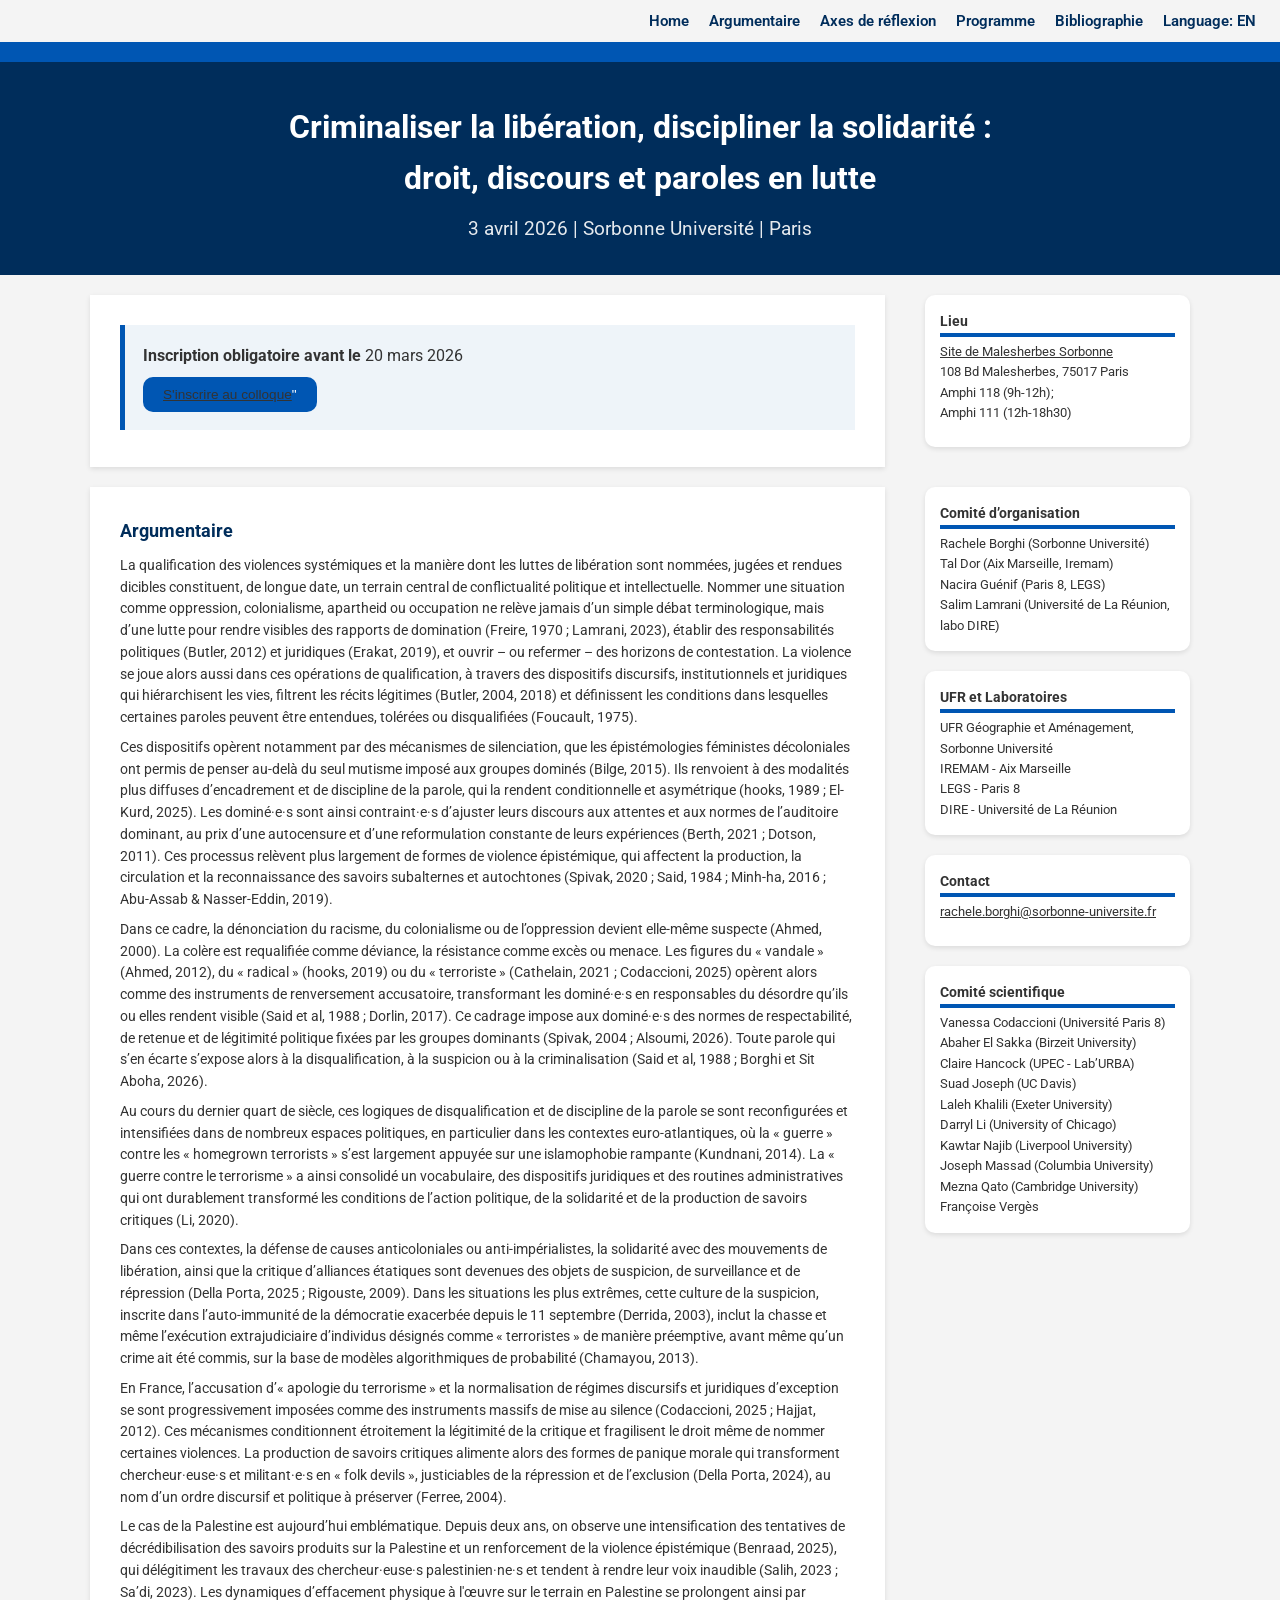
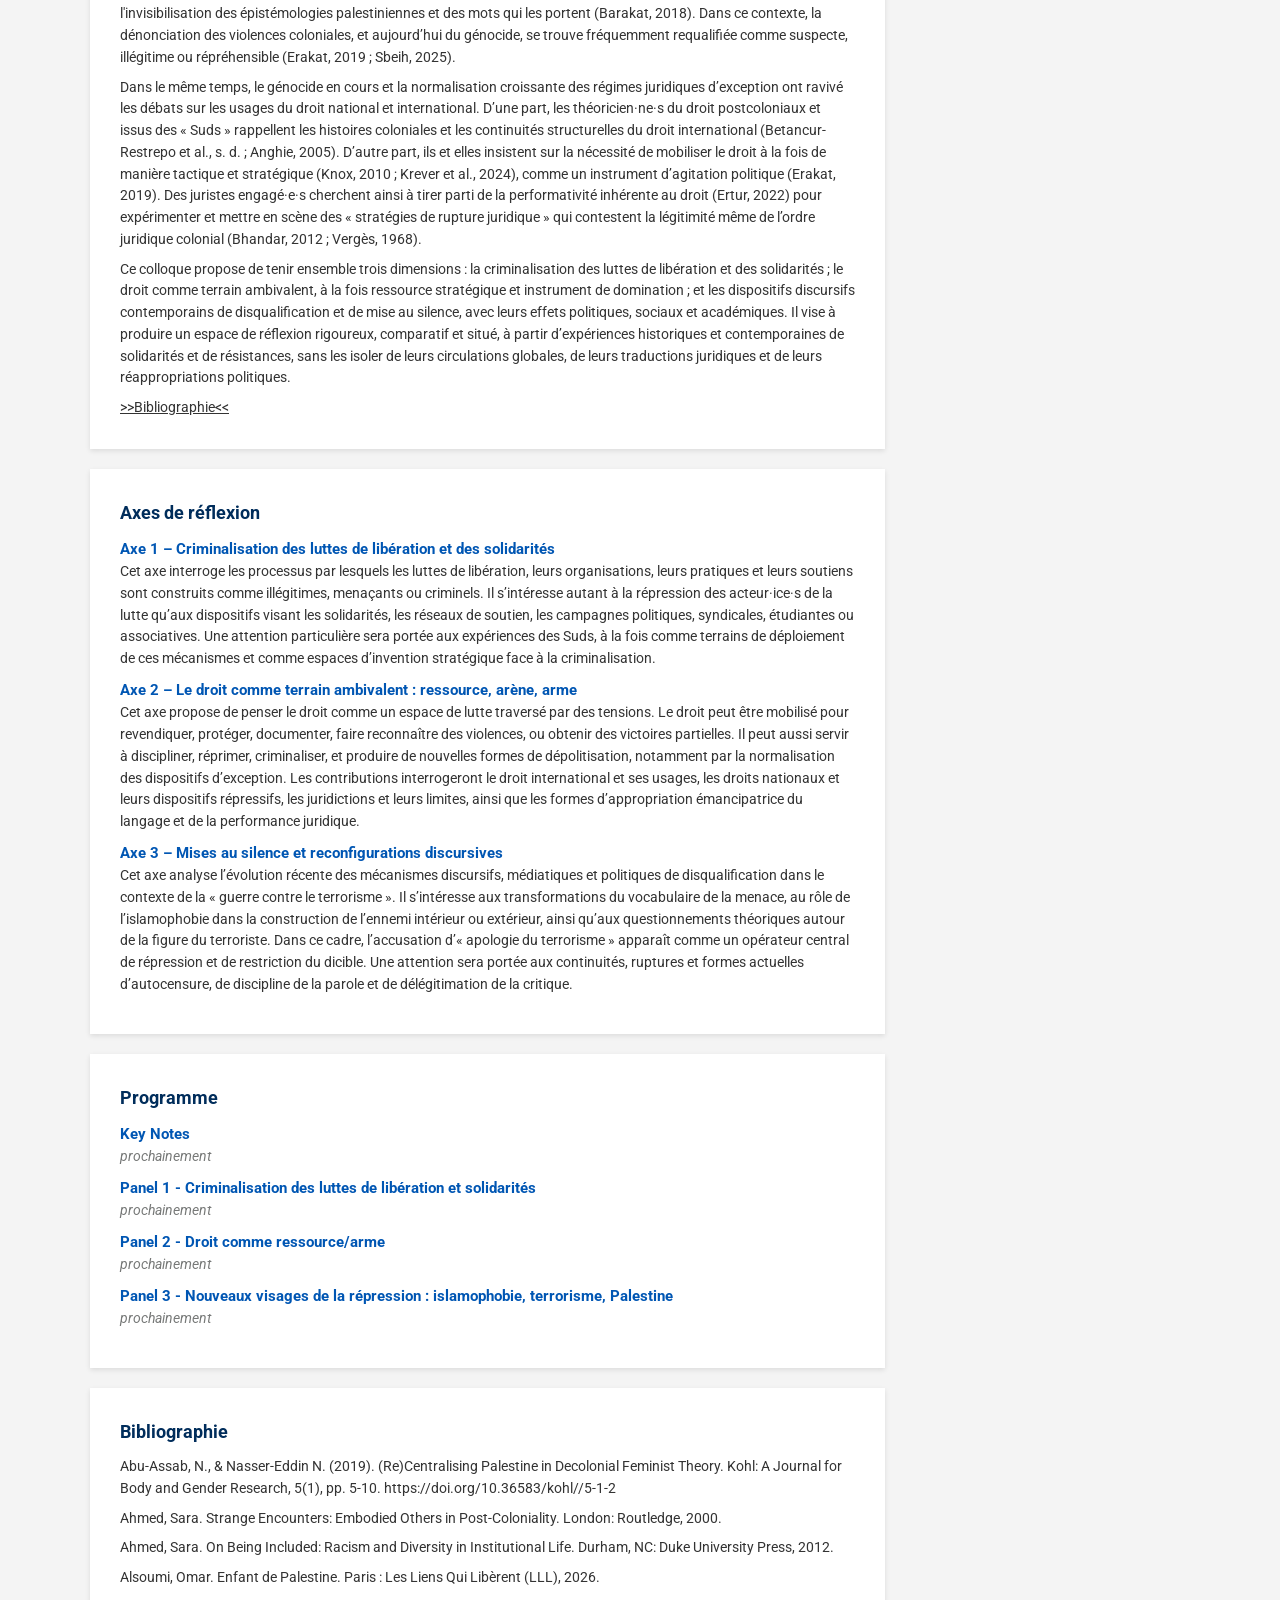
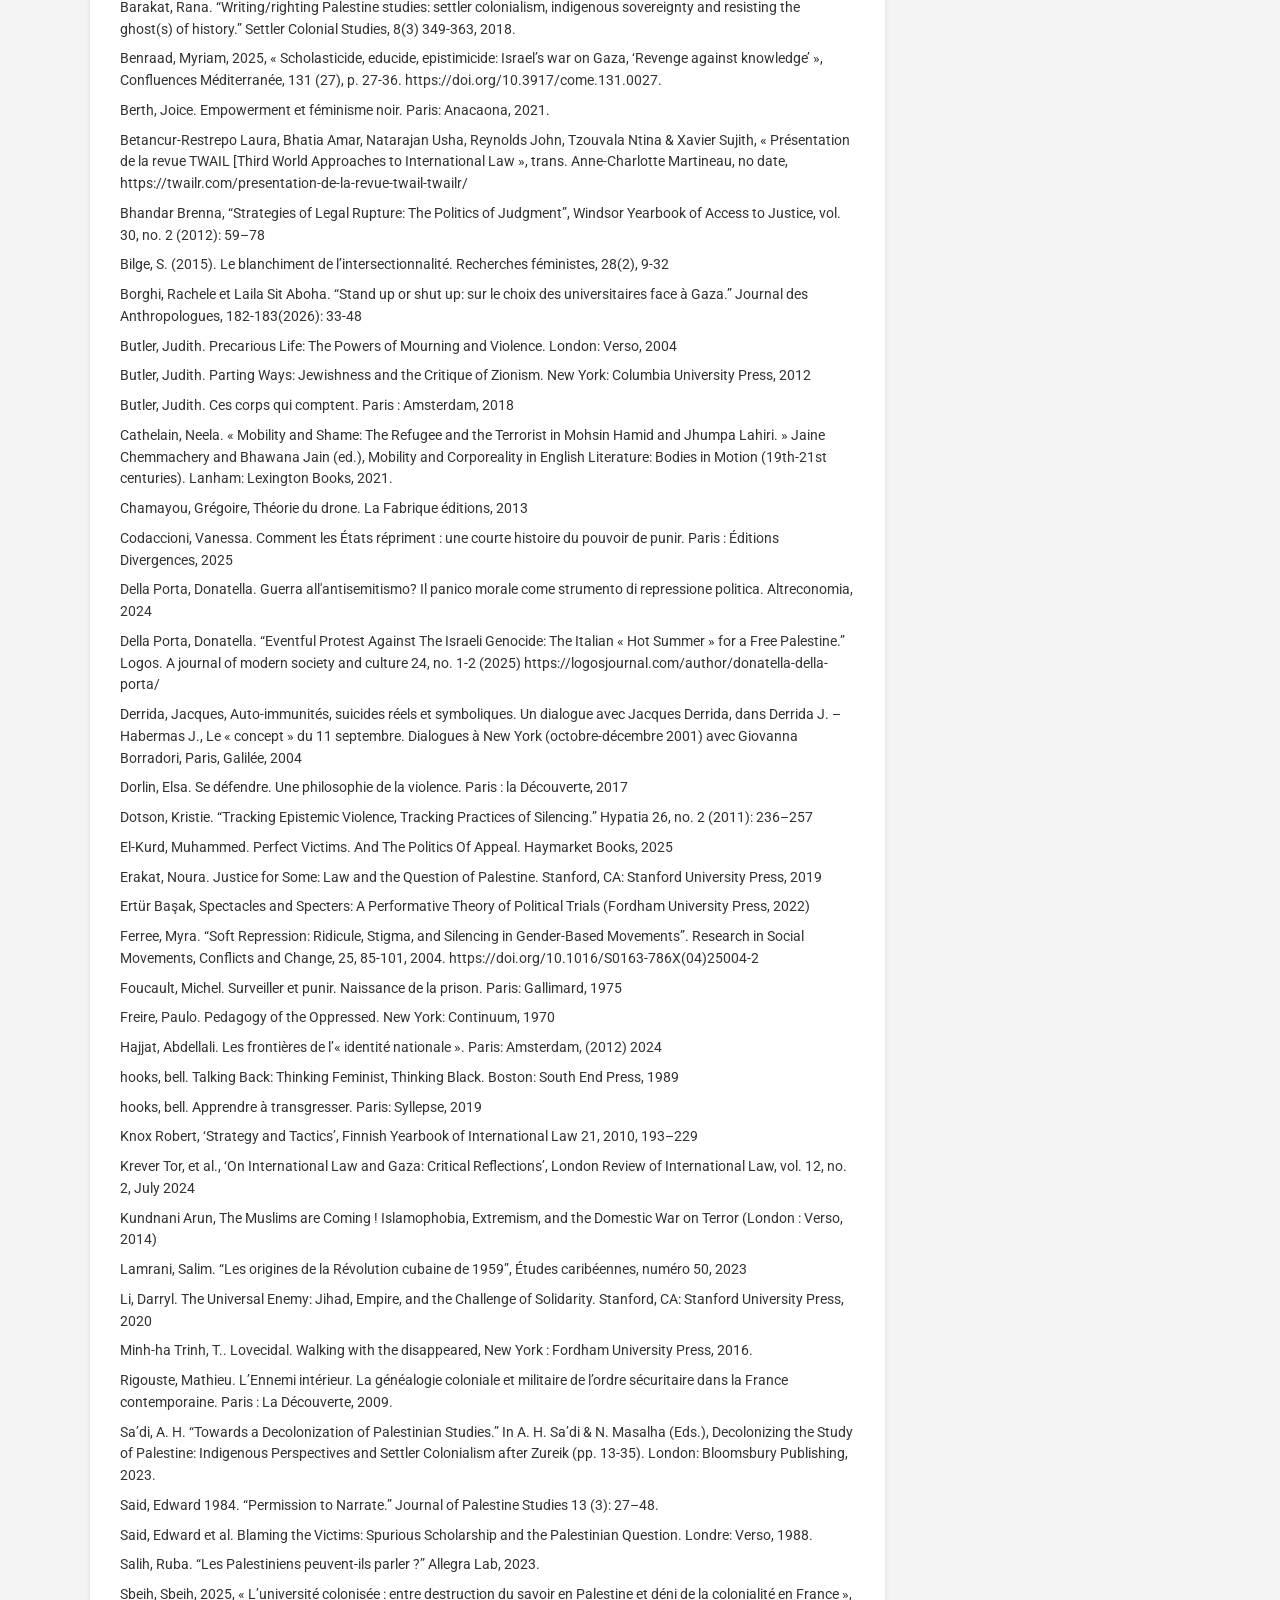
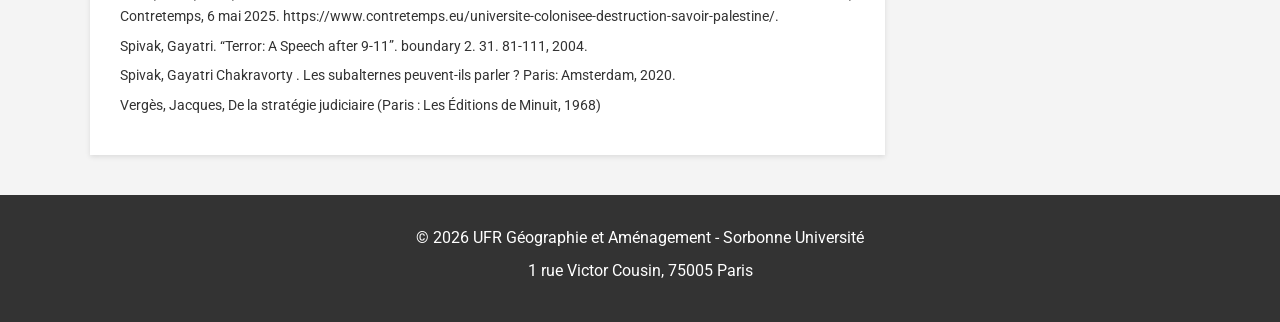
==== commit 59ebf1ae: "Update index.html" ====
--- a/index.html
+++ b/index.html
@@ -34,7 +34,9 @@
         <article class="content">
             <section class="meta-info">
                 <p><strong>Inscription obligatoire avant le</strong> 20 mars 2026</p>
-                <button class="btn">S'inscrire au colloque</button>
+                <button class="btn">
+                    <a href="https://framaforms.org/colloque-criminaliser-la-liberation-discipliner-la-solidarite-droit-discours-et-paroles-en-lutte">S'inscrire au colloque</a>"
+                </button>
             </section>
         </article>
 
--- a/style.css
+++ b/style.css
@@ -8,6 +8,21 @@
 p {
     margin-bottom: 8px;
   }
+
+a:link {
+	color: #333;
+    text-decoration: underline;
+}
+
+a:hover {
+    font-style: bold;
+    color: #ffffff;
+    background-color: #0056b3;
+}
+
+a:visited {
+	color: #333;
+}
 
 body {
     font-family: 'Roboto', sans-serif;
@@ -36,6 +51,8 @@
     align-items: center;
     padding: 0.5rem 1.5rem;
     border-bottom: 20px solid #0056b3;
+    /*position:fixed;
+    top:0;*/
 }
 
 .nav-links {
@@ -65,6 +82,7 @@
 .hero h1 {
     font-size: 2rem;
     margin-bottom: 10px;
+    margin-top: 10px;
 }
 
 .hero .subtitle {
@@ -81,7 +99,7 @@
     gap: 40px;
     margin-top: 20px;
     margin-bottom: 20px;
-    font-size: 0.9rem;
+    font-size: 0.85rem;
 }
 
 /* Content */
@@ -94,11 +112,13 @@
 .content h2 {
     margin: 0px 0 10px;
     color: #002d5b;
+    font-size: 1.1rem;
 }
 
 .content h3 {
     margin: 0px 0 0px;
     color: #0056b3;
+    font-size: 0.95rem;
 }
 
 /* Info block */
@@ -118,27 +138,27 @@
     padding: 10px 20px;
     text-decoration: none;
     border: none;
-    margin-top: 15px;
+    margin-top: 1px;
     cursor: pointer;
-    font-size: 0.9rem;
+    font-size: 0.85rem;
     border-radius: 10px;
 }
 
 /* Sidebar */
 .sidebar-widget {
     background: #fff;
-    padding: 20px;
+    padding: 15px;
     margin-bottom: 20px;
     box-shadow: 0 2px 5px rgba(0,0,0,0.1);
     border-radius: 10px;
-    font-size: 0.9rem;
+    font-size: 0.8rem;
 }
 
 .sidebar-widget h3 {
     border-bottom: 4px solid #0056b3;
     padding-bottom: 0px;
     margin-bottom: 5px;
-    font-size: 1rem;
+    font-size: 0.9rem;
 }
 
 .sidebar-widget ul {
@@ -159,4 +179,4 @@
     .main-layout {
         grid-template-columns: 1fr;
     }
-}+}
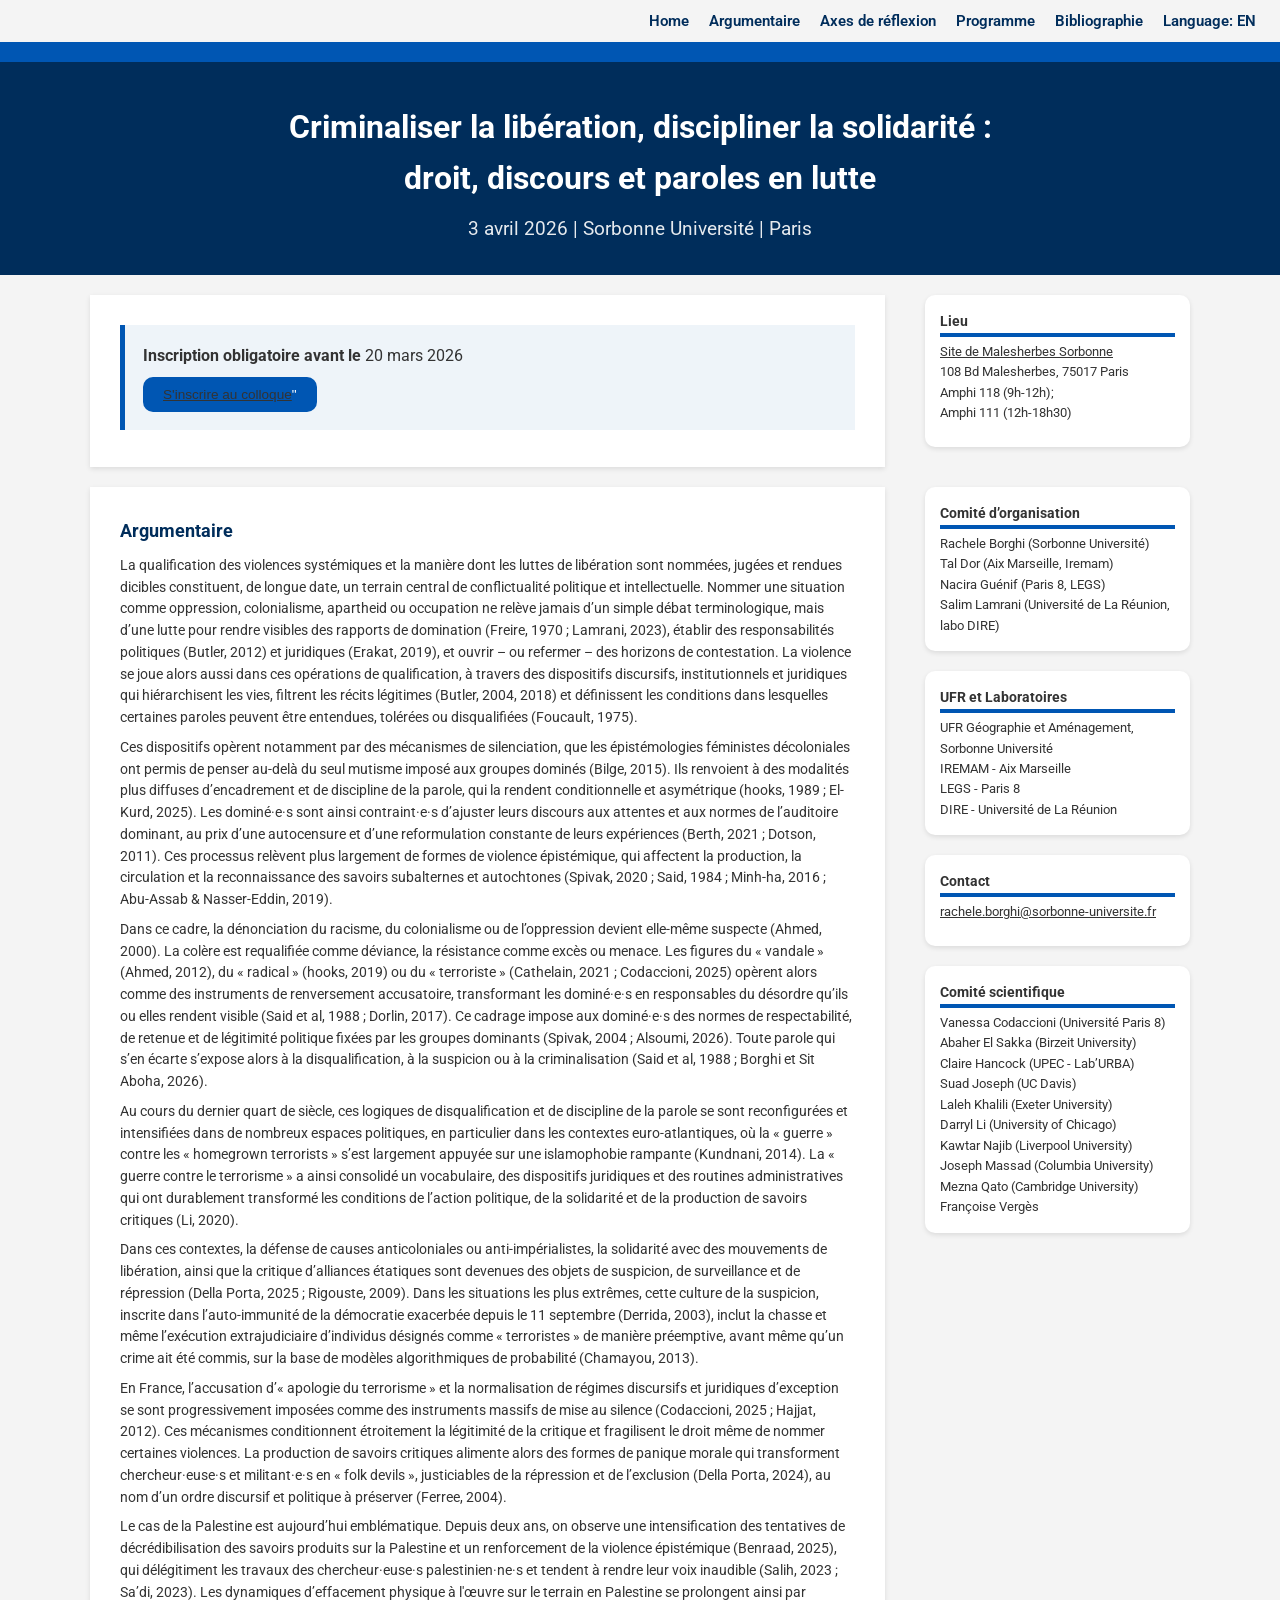
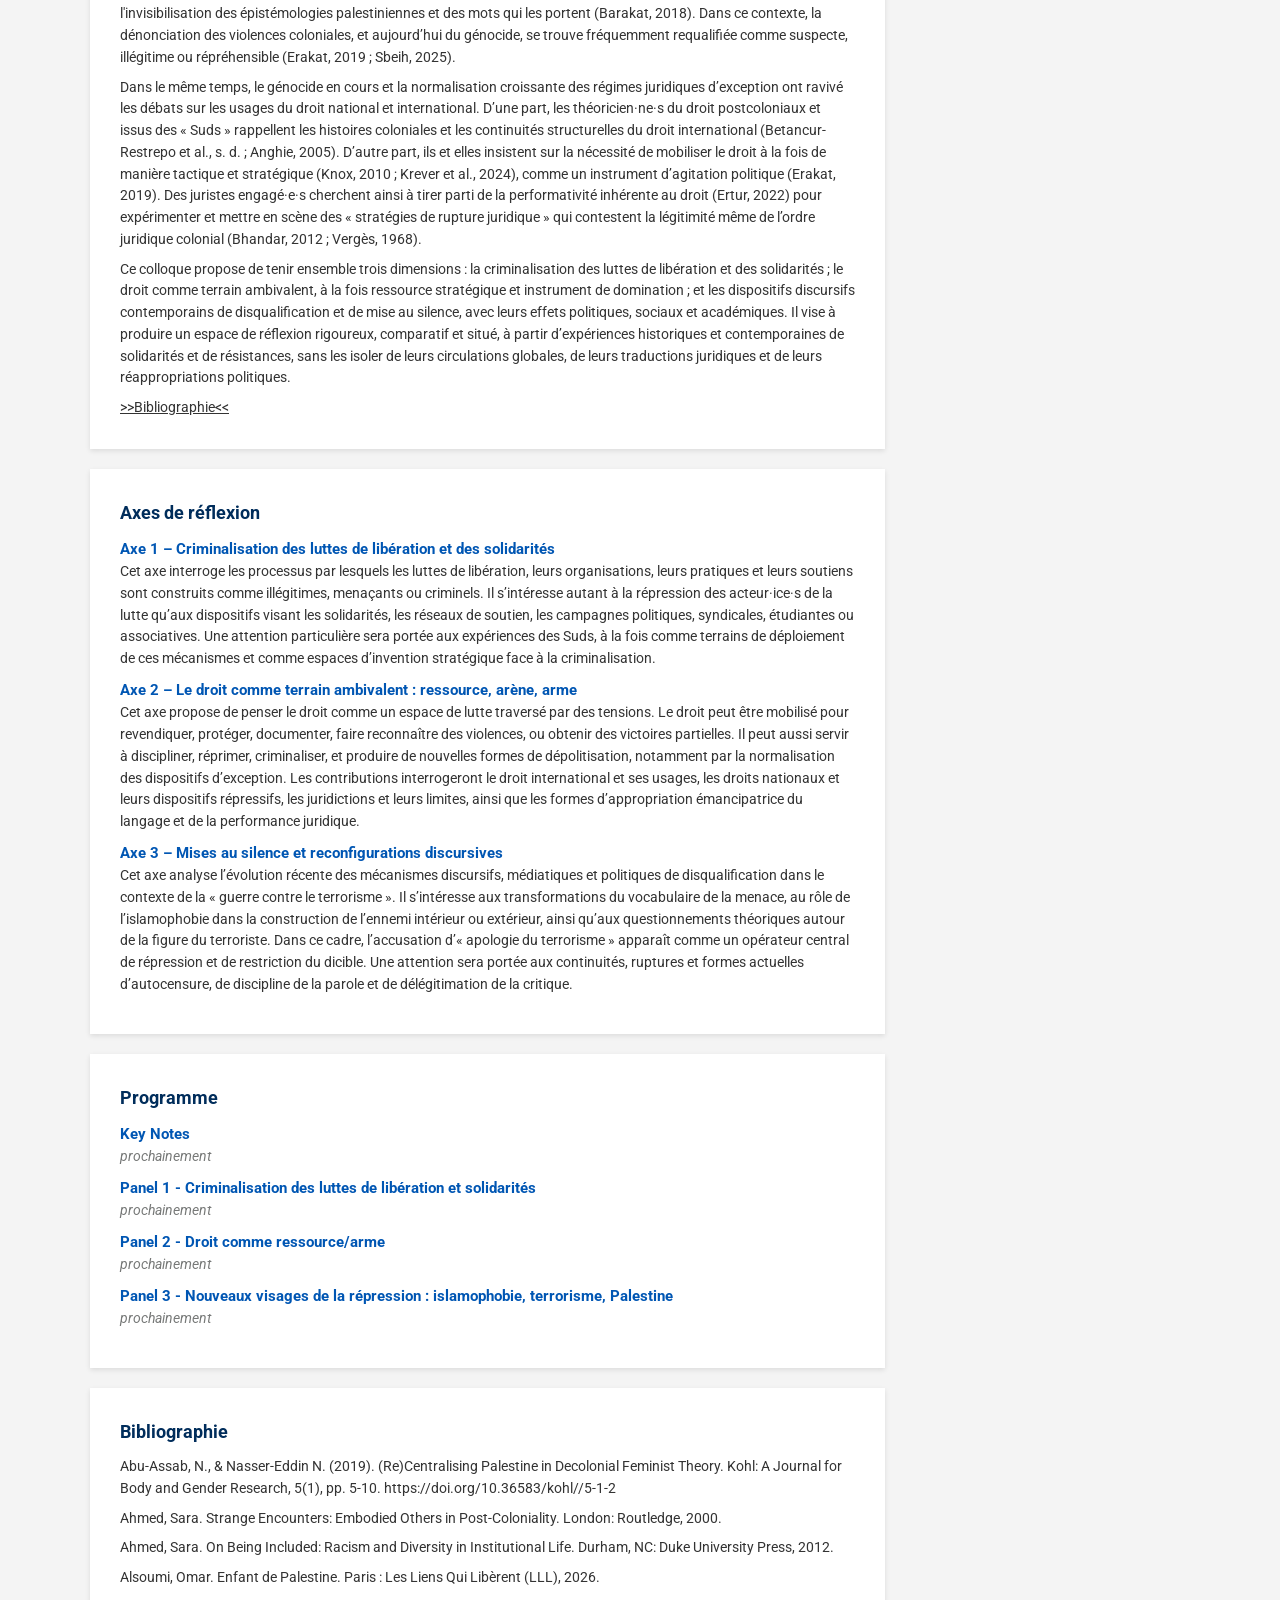
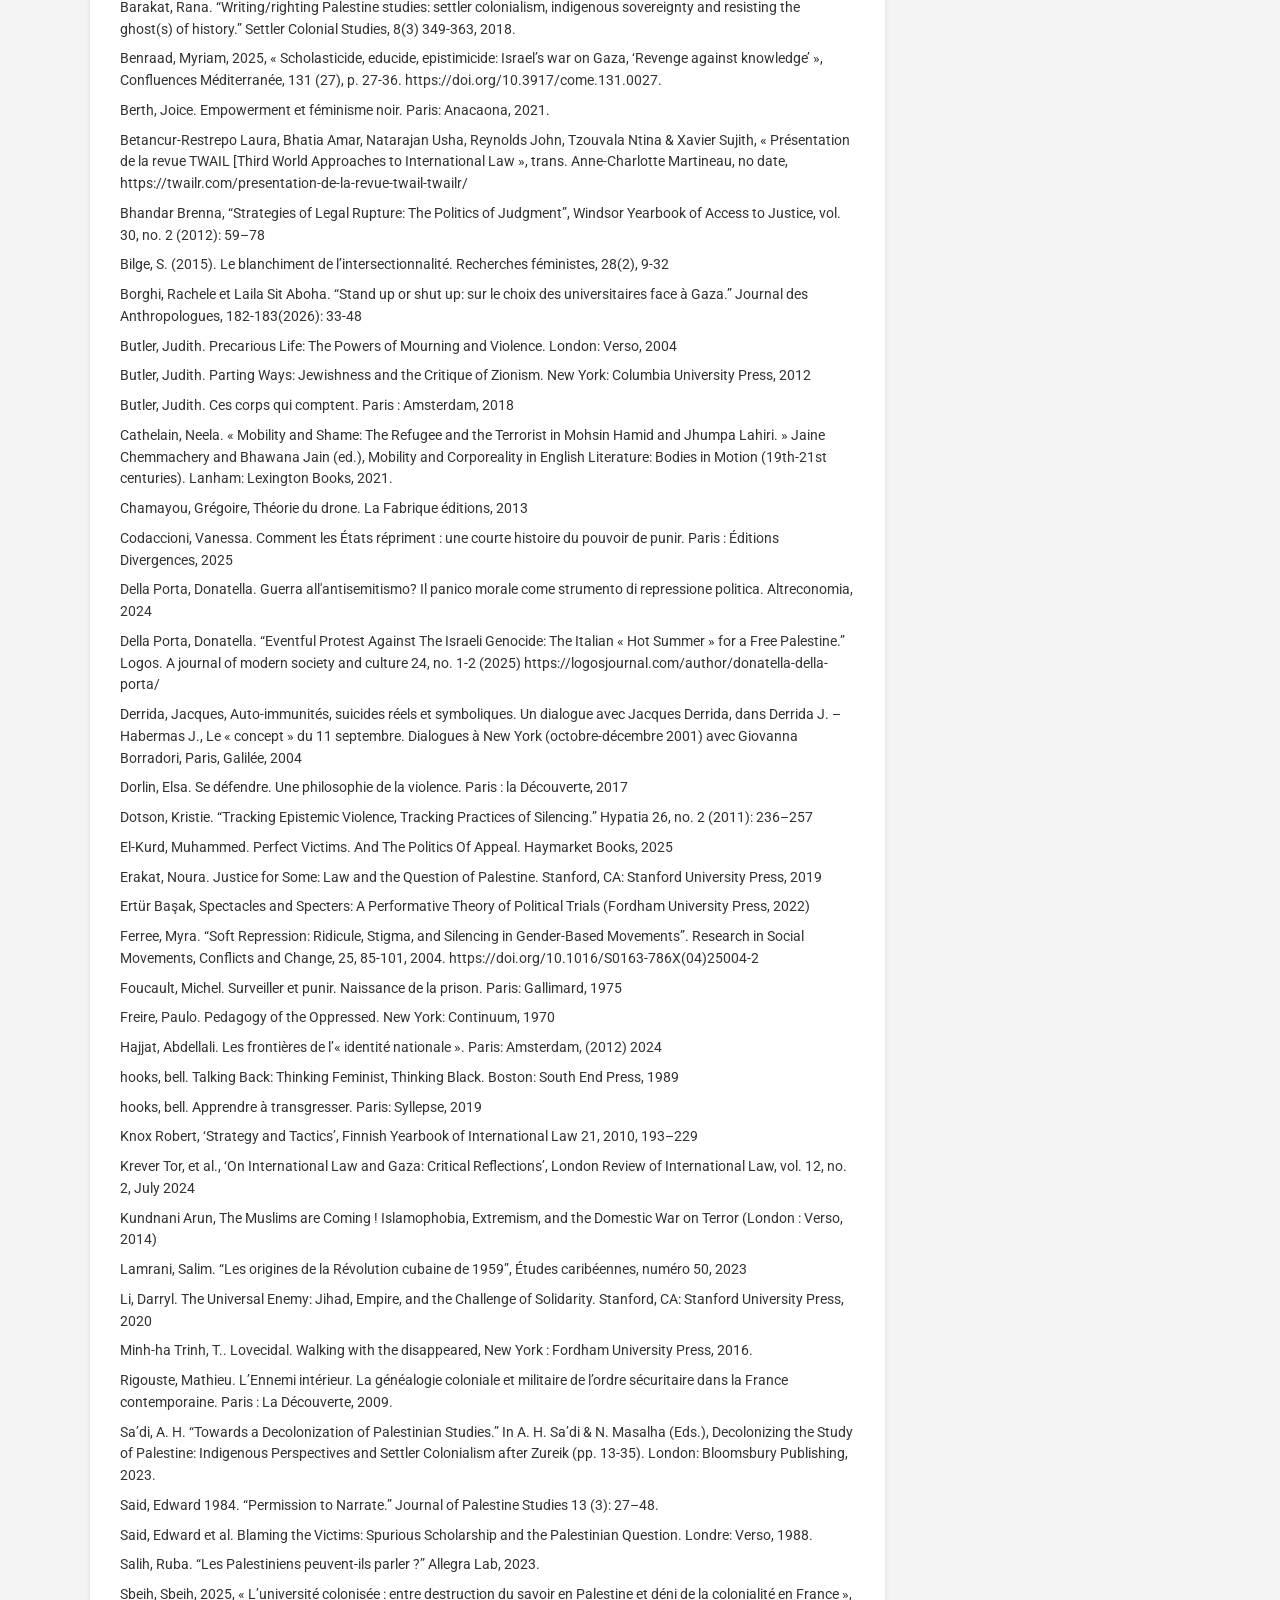
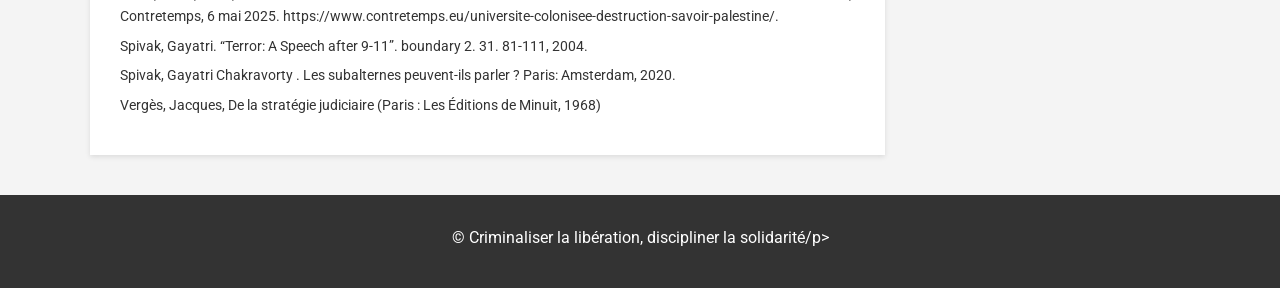
==== commit ab65249c: "Update index.html" ====
--- a/index.html
+++ b/index.html
@@ -247,8 +247,7 @@
 
     <footer>
         <div class="container">
-            <p>&copy; 2026 UFR Géographie et Aménagement - Sorbonne Université</p>
-            <p>1 rue Victor Cousin, 75005 Paris</p>
+            <p>&copy; Criminaliser la libération, discipliner la solidarité/p>
         </div>
     </footer>
 
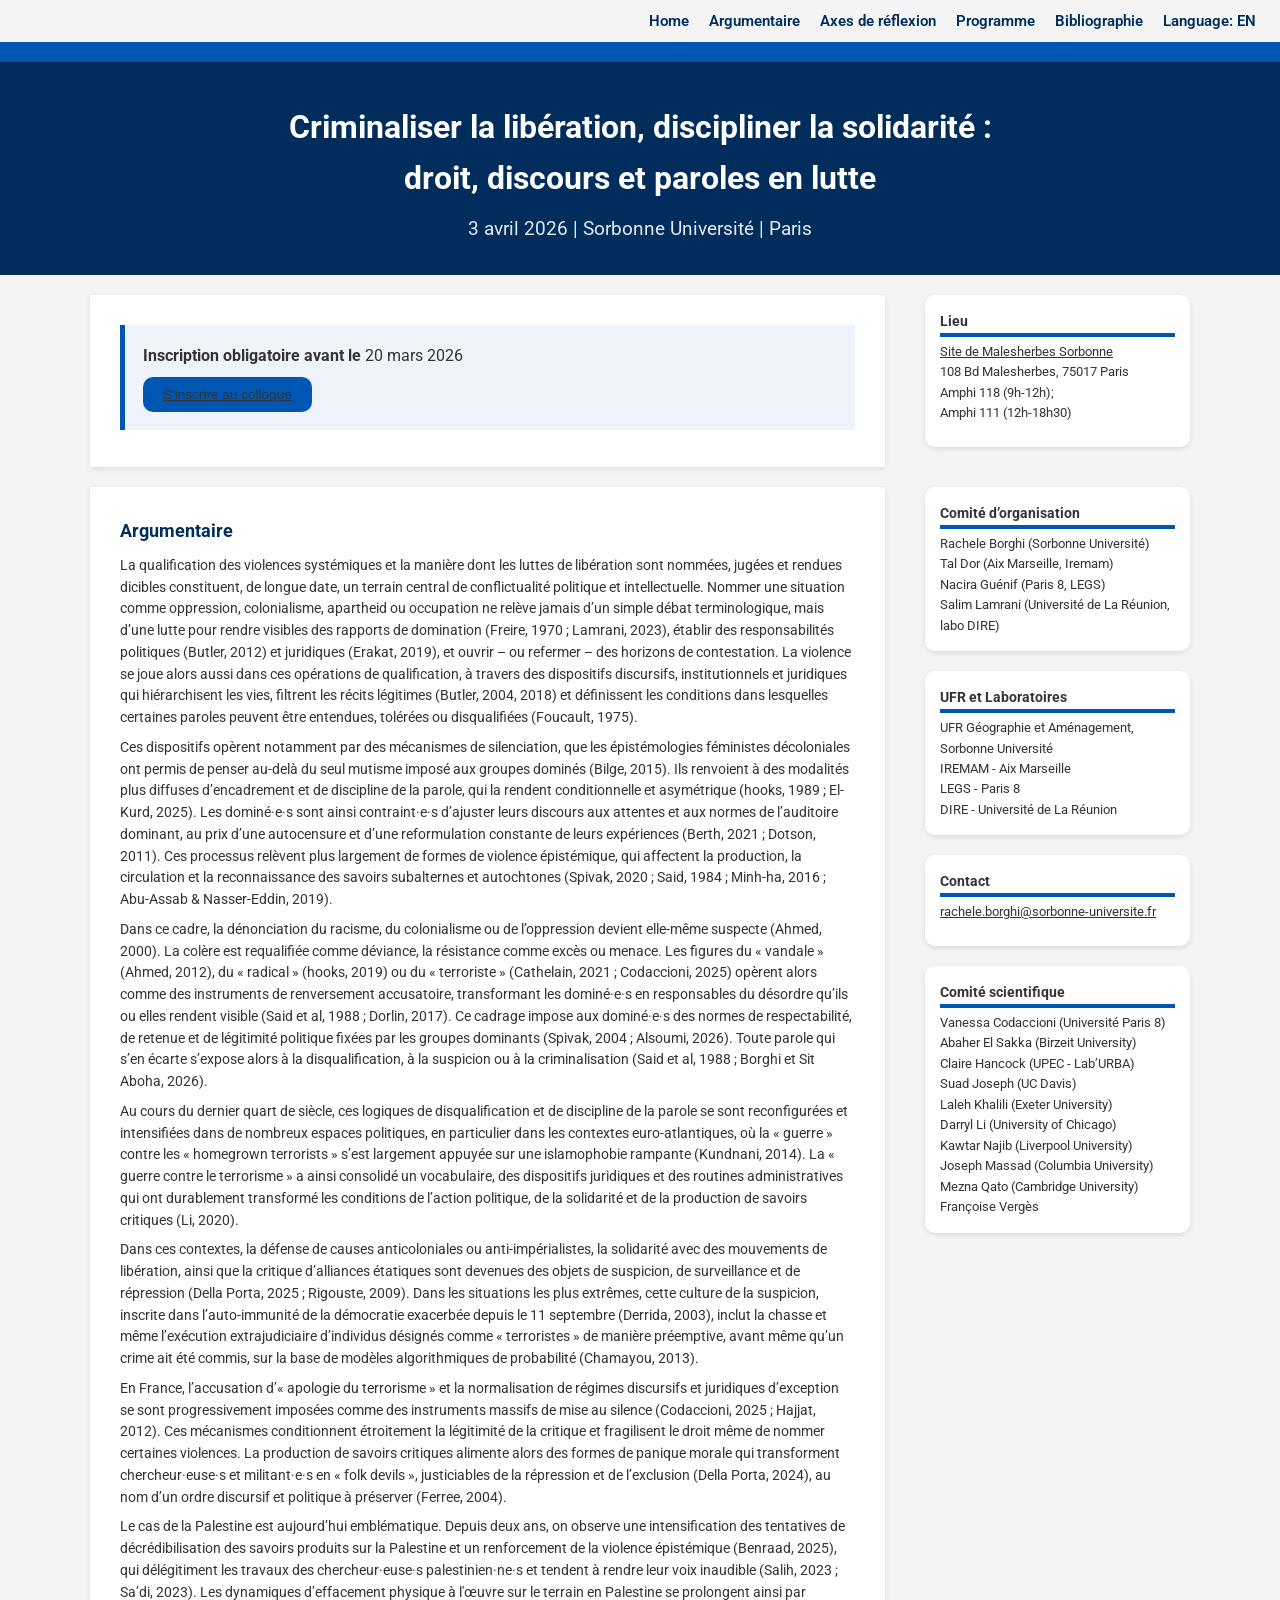
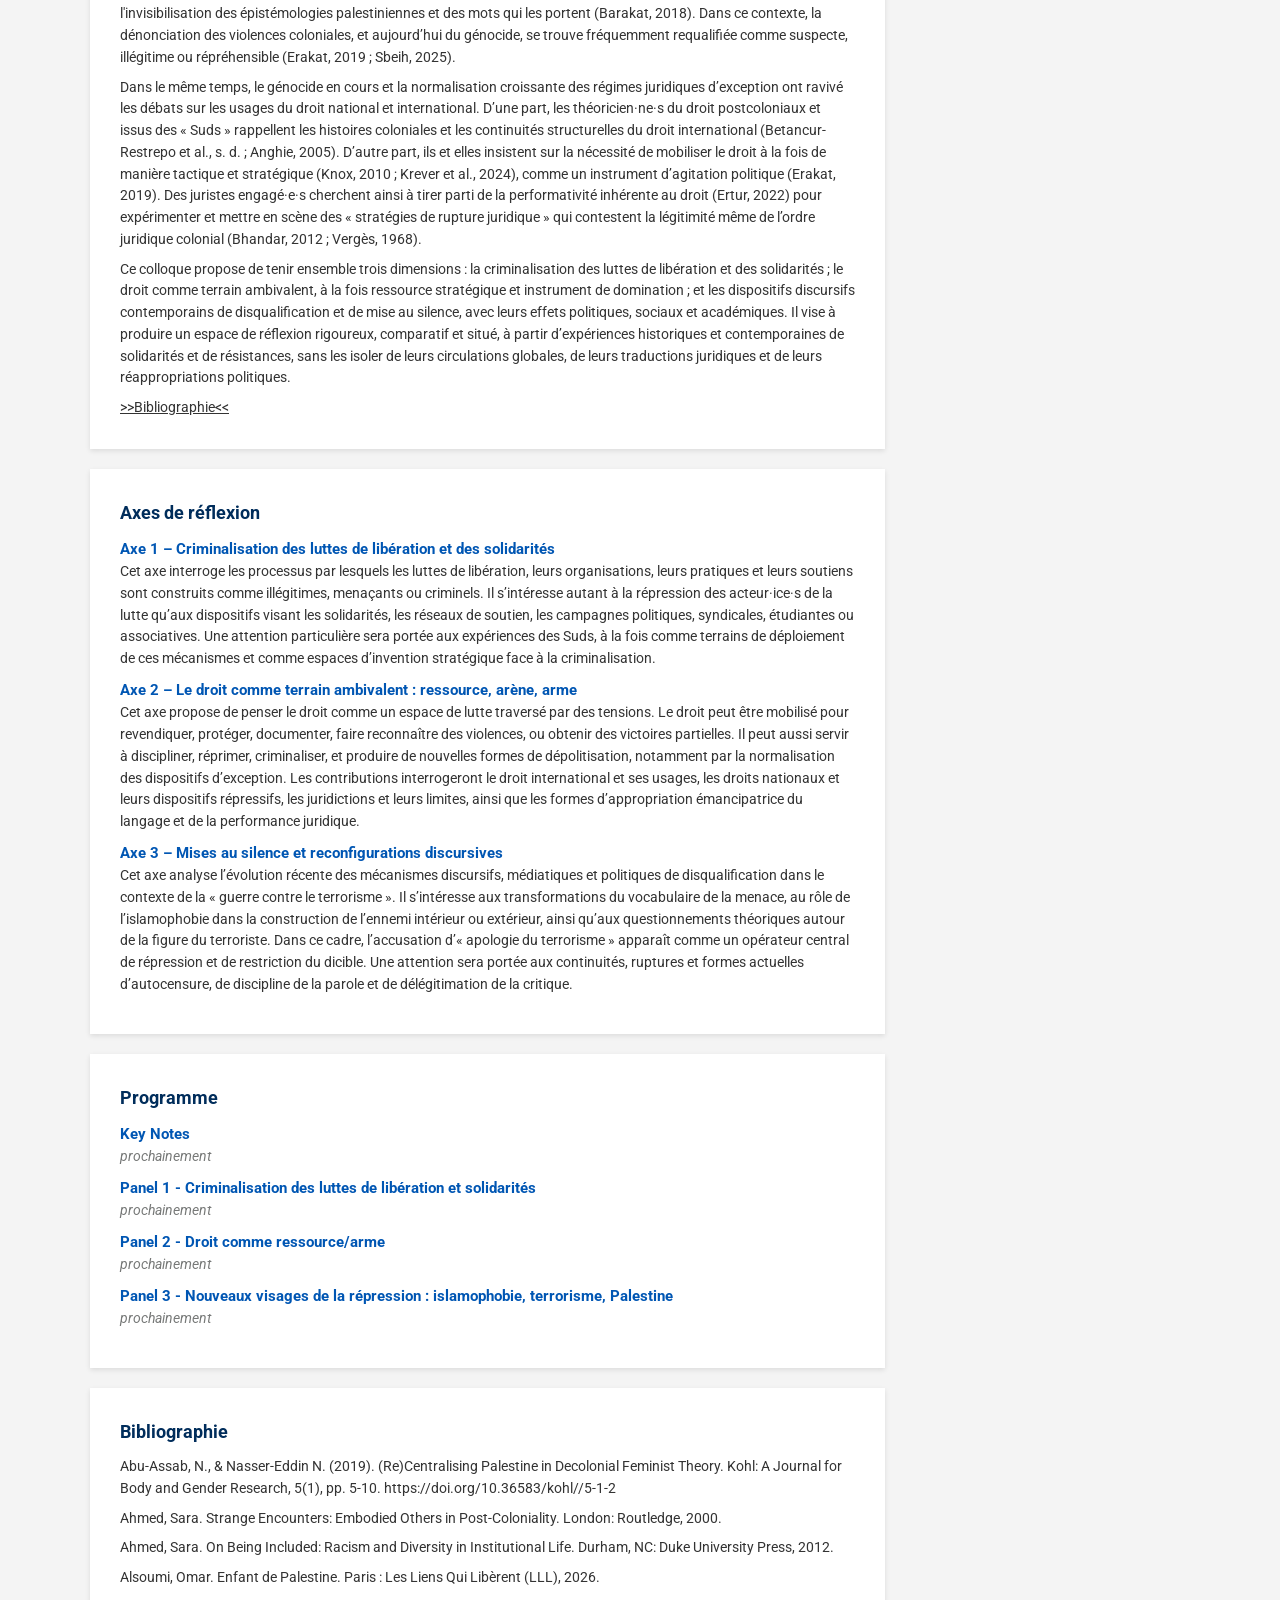
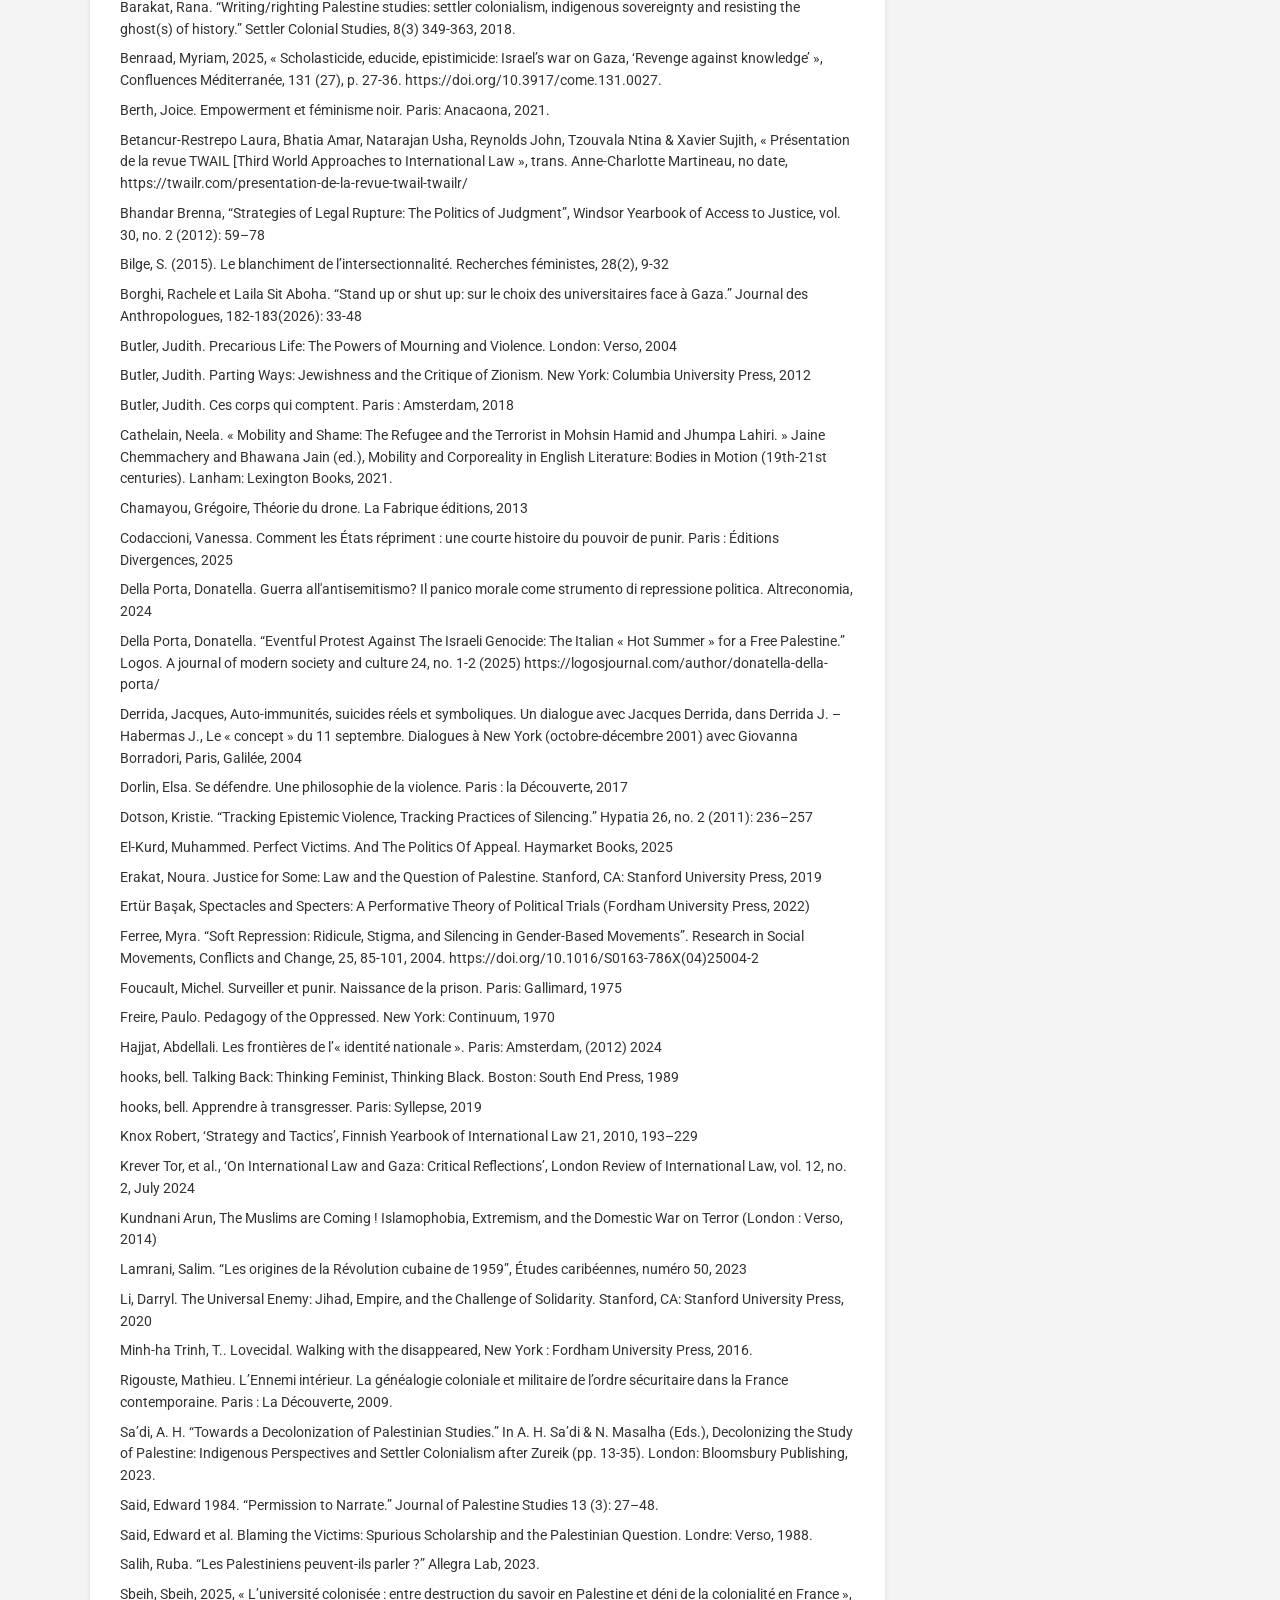
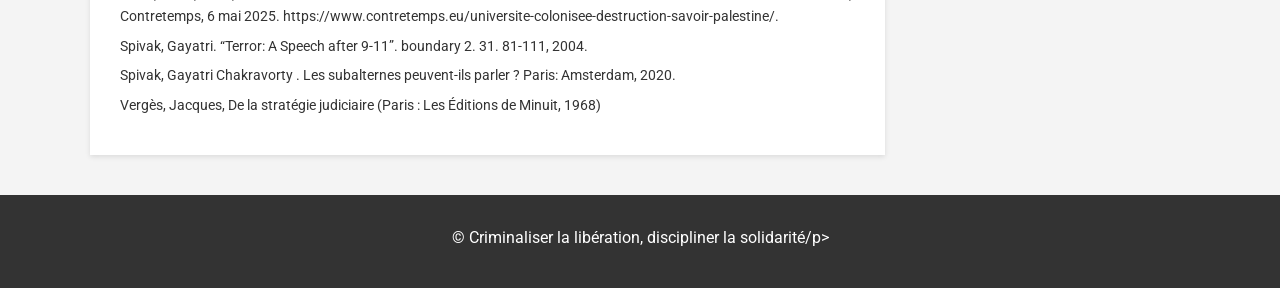
==== commit 94e51538: "Update index.html" ====
--- a/index.html
+++ b/index.html
@@ -35,7 +35,7 @@
             <section class="meta-info">
                 <p><strong>Inscription obligatoire avant le</strong> 20 mars 2026</p>
                 <button class="btn">
-                    <a href="https://framaforms.org/colloque-criminaliser-la-liberation-discipliner-la-solidarite-droit-discours-et-paroles-en-lutte">S'inscrire au colloque</a>"
+                    <a href="https://framaforms.org/colloque-criminaliser-la-liberation-discipliner-la-solidarite-droit-discours-et-paroles-en-lutte">S'inscrire au colloque</a>
                 </button>
             </section>
         </article>
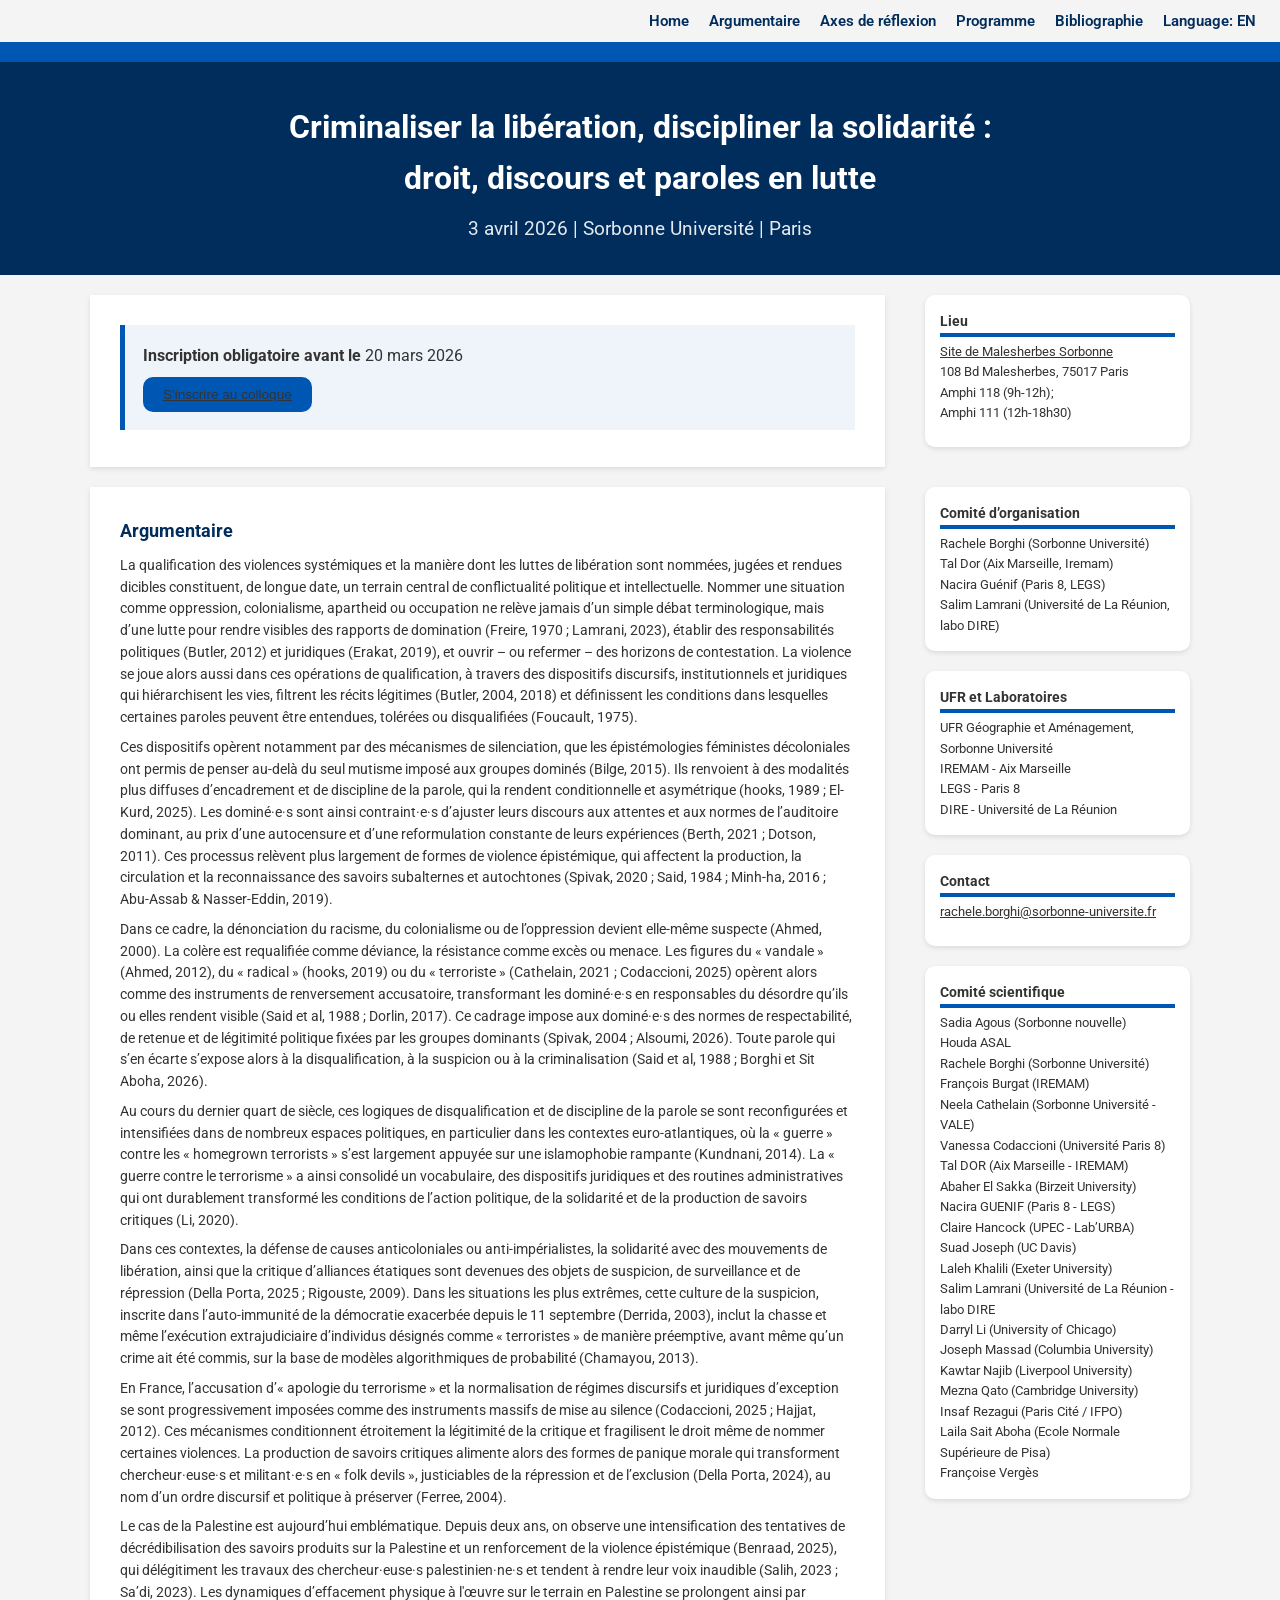
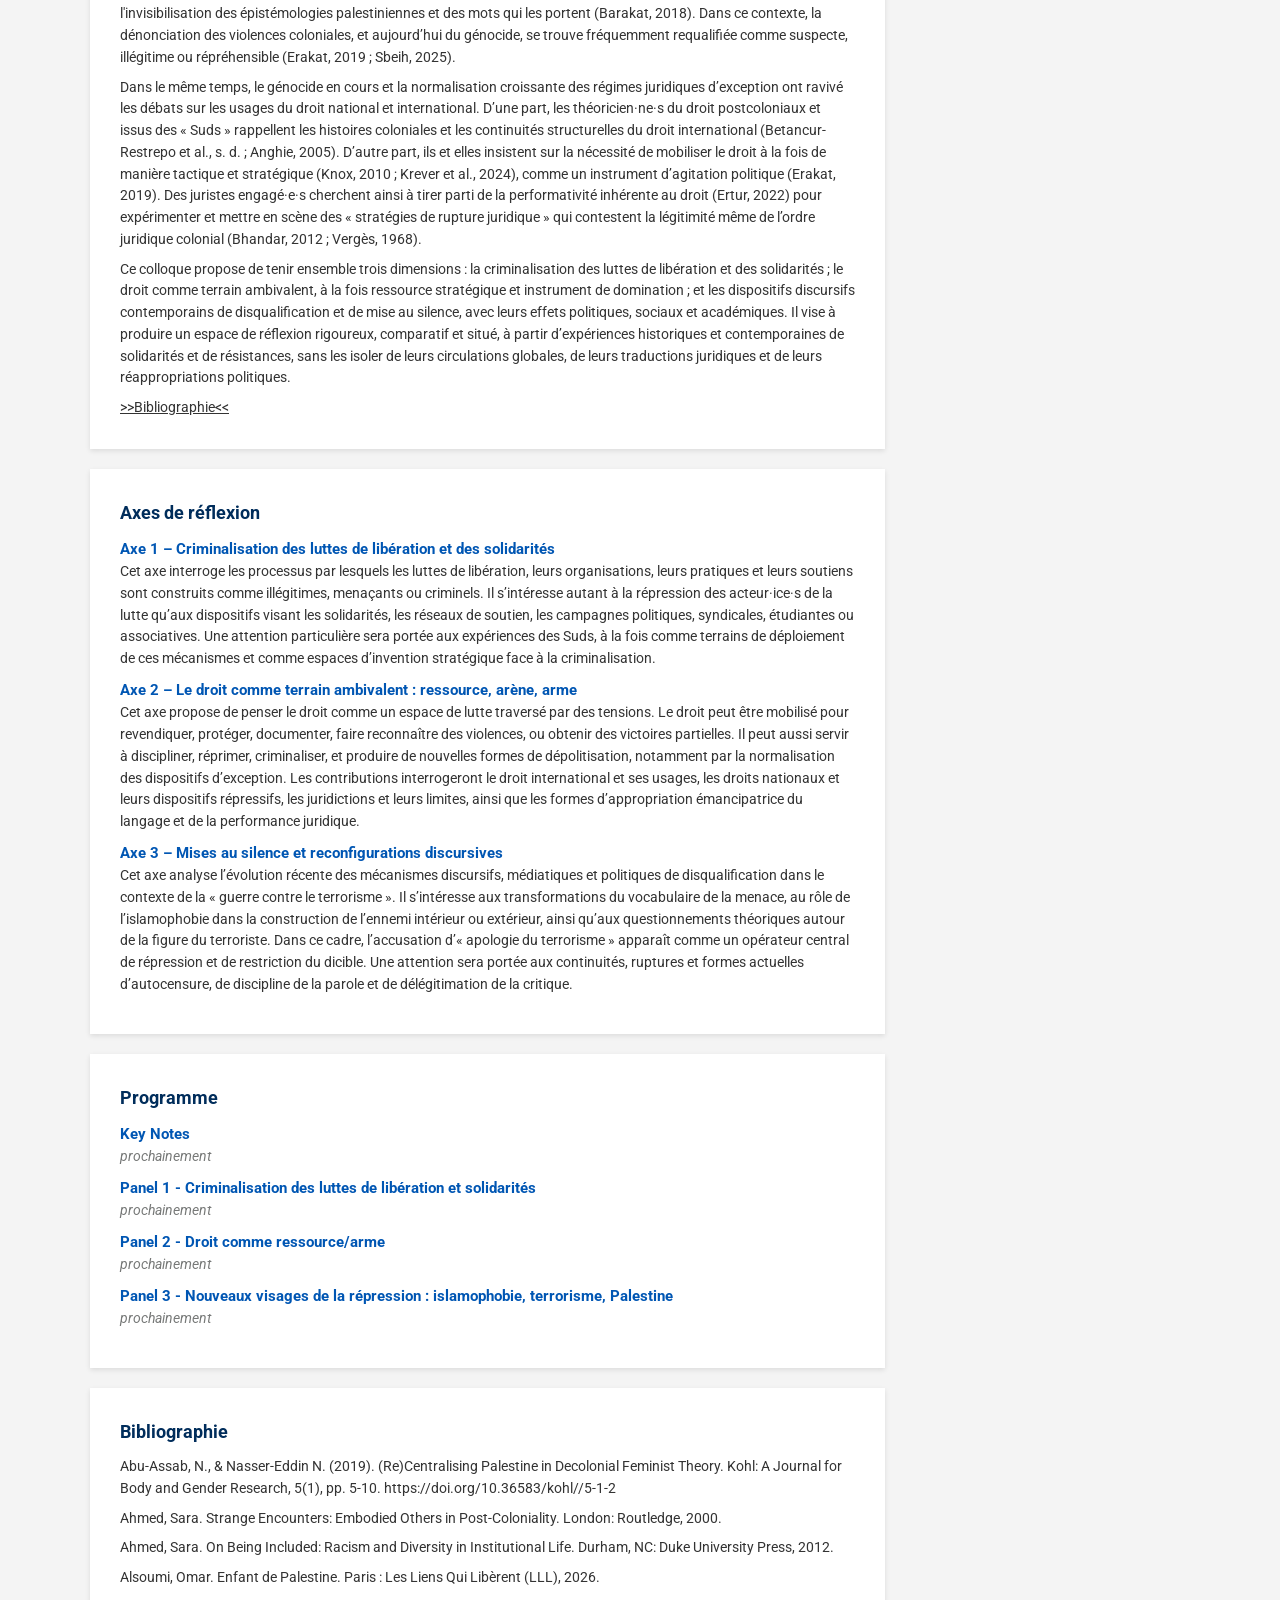
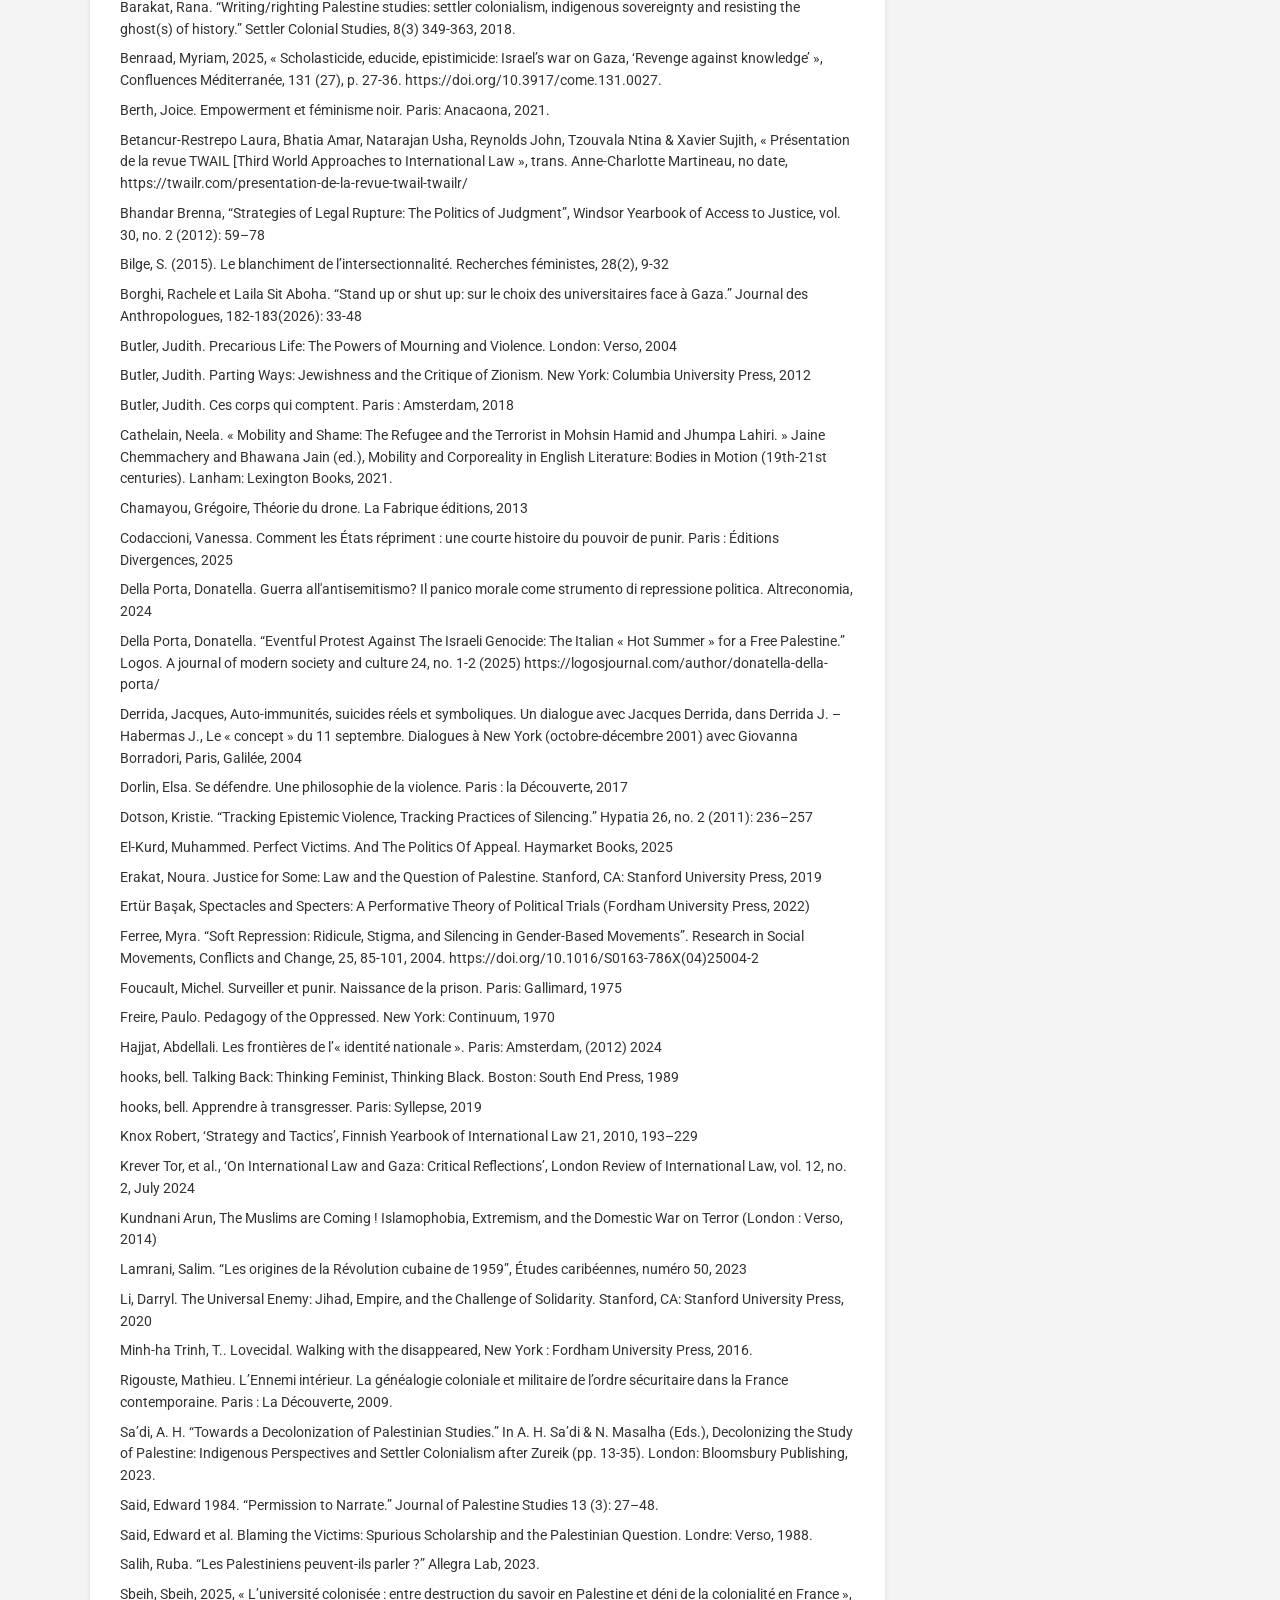
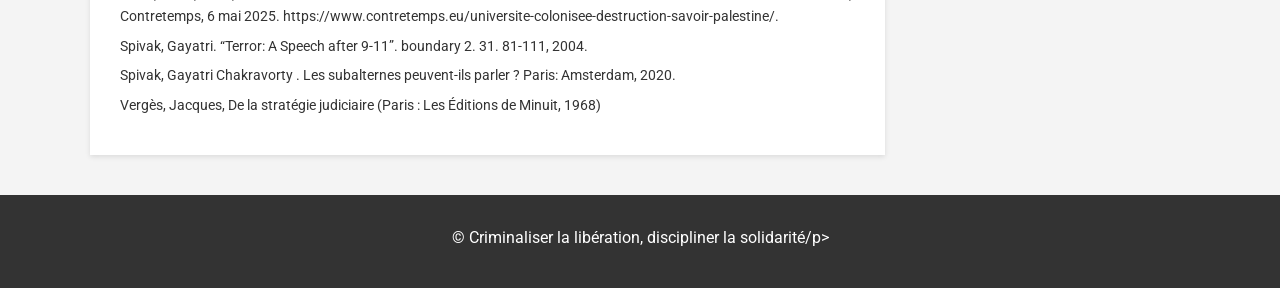
==== commit 3034e1bf: "Update index.html" ====
--- a/index.html
+++ b/index.html
@@ -128,15 +128,25 @@
             <div class="sidebar-widget">
                 <h3>Comité scientifique</h3>
                 <ul>
+                    <li>Sadia Agous (Sorbonne nouvelle)</li>
+                    <li>Houda ASAL</li>
+                    <li>Rachele Borghi (Sorbonne Université)</li>
+                    <li>François Burgat (IREMAM)</li>
+                    <li>Neela Cathelain (Sorbonne Université - VALE)</li>
                     <li>Vanessa Codaccioni (Université Paris 8)</li>
+                    <li>Tal DOR (Aix Marseille - IREMAM)</li>
                     <li>Abaher El Sakka (Birzeit University)</li>
+                    <li>Nacira GUENIF (Paris 8 - LEGS)</li>
                     <li>Claire Hancock (UPEC - Lab’URBA)</li>
                     <li>Suad Joseph (UC Davis)</li>
                     <li>Laleh Khalili (Exeter University)</li>
+                    <li>Salim Lamrani (Université de La Réunion - labo DIRE</li>
                     <li>Darryl Li (University of Chicago)</li>
+                    <li>Joseph Massad (Columbia University)</li>
                     <li>Kawtar Najib (Liverpool University)</li>
-                    <li>Joseph Massad (Columbia University)</li>
                     <li>Mezna Qato (Cambridge University)</li>
+                    <li>Insaf Rezagui (Paris Cité / IFPO)</li>
+                    <li>Laila Sait Aboha (Ecole Normale Supérieure de Pisa)</li>
                     <li>Françoise Vergès</li>
                 </ul>
             </div>
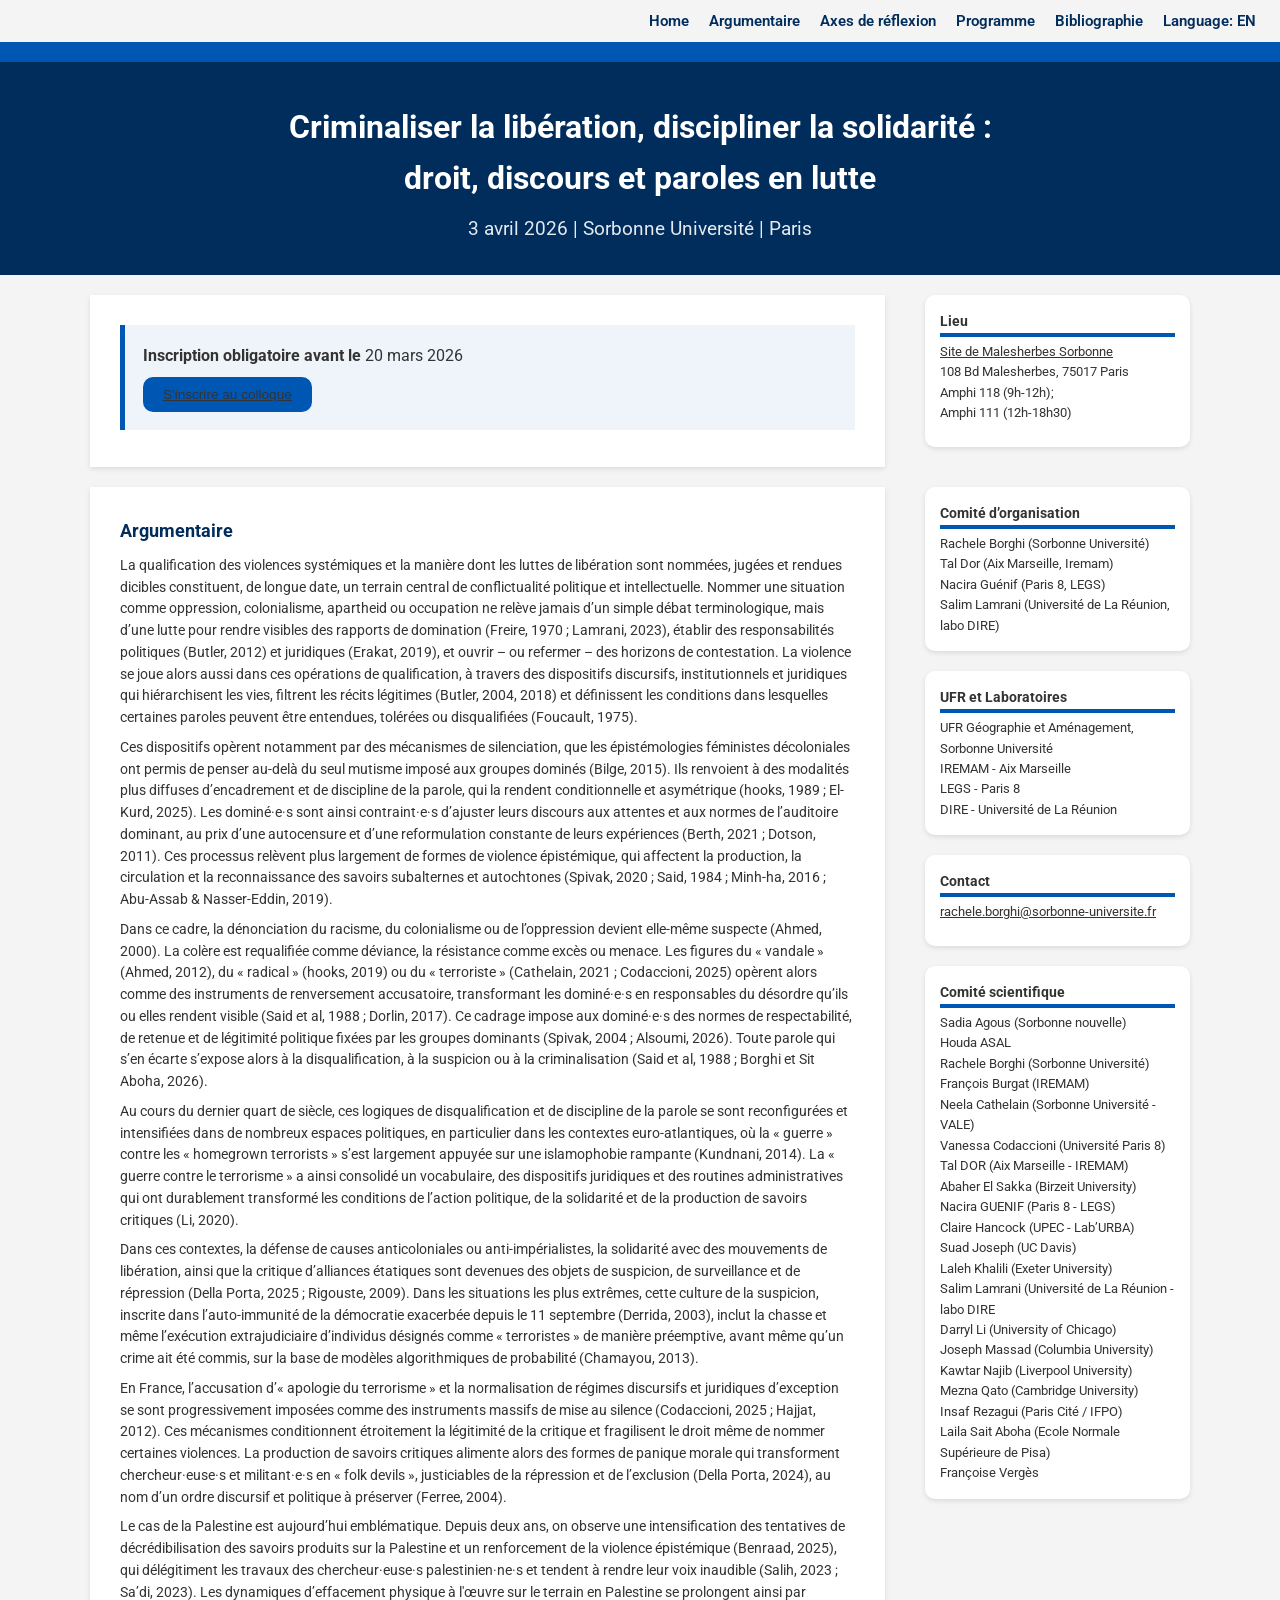
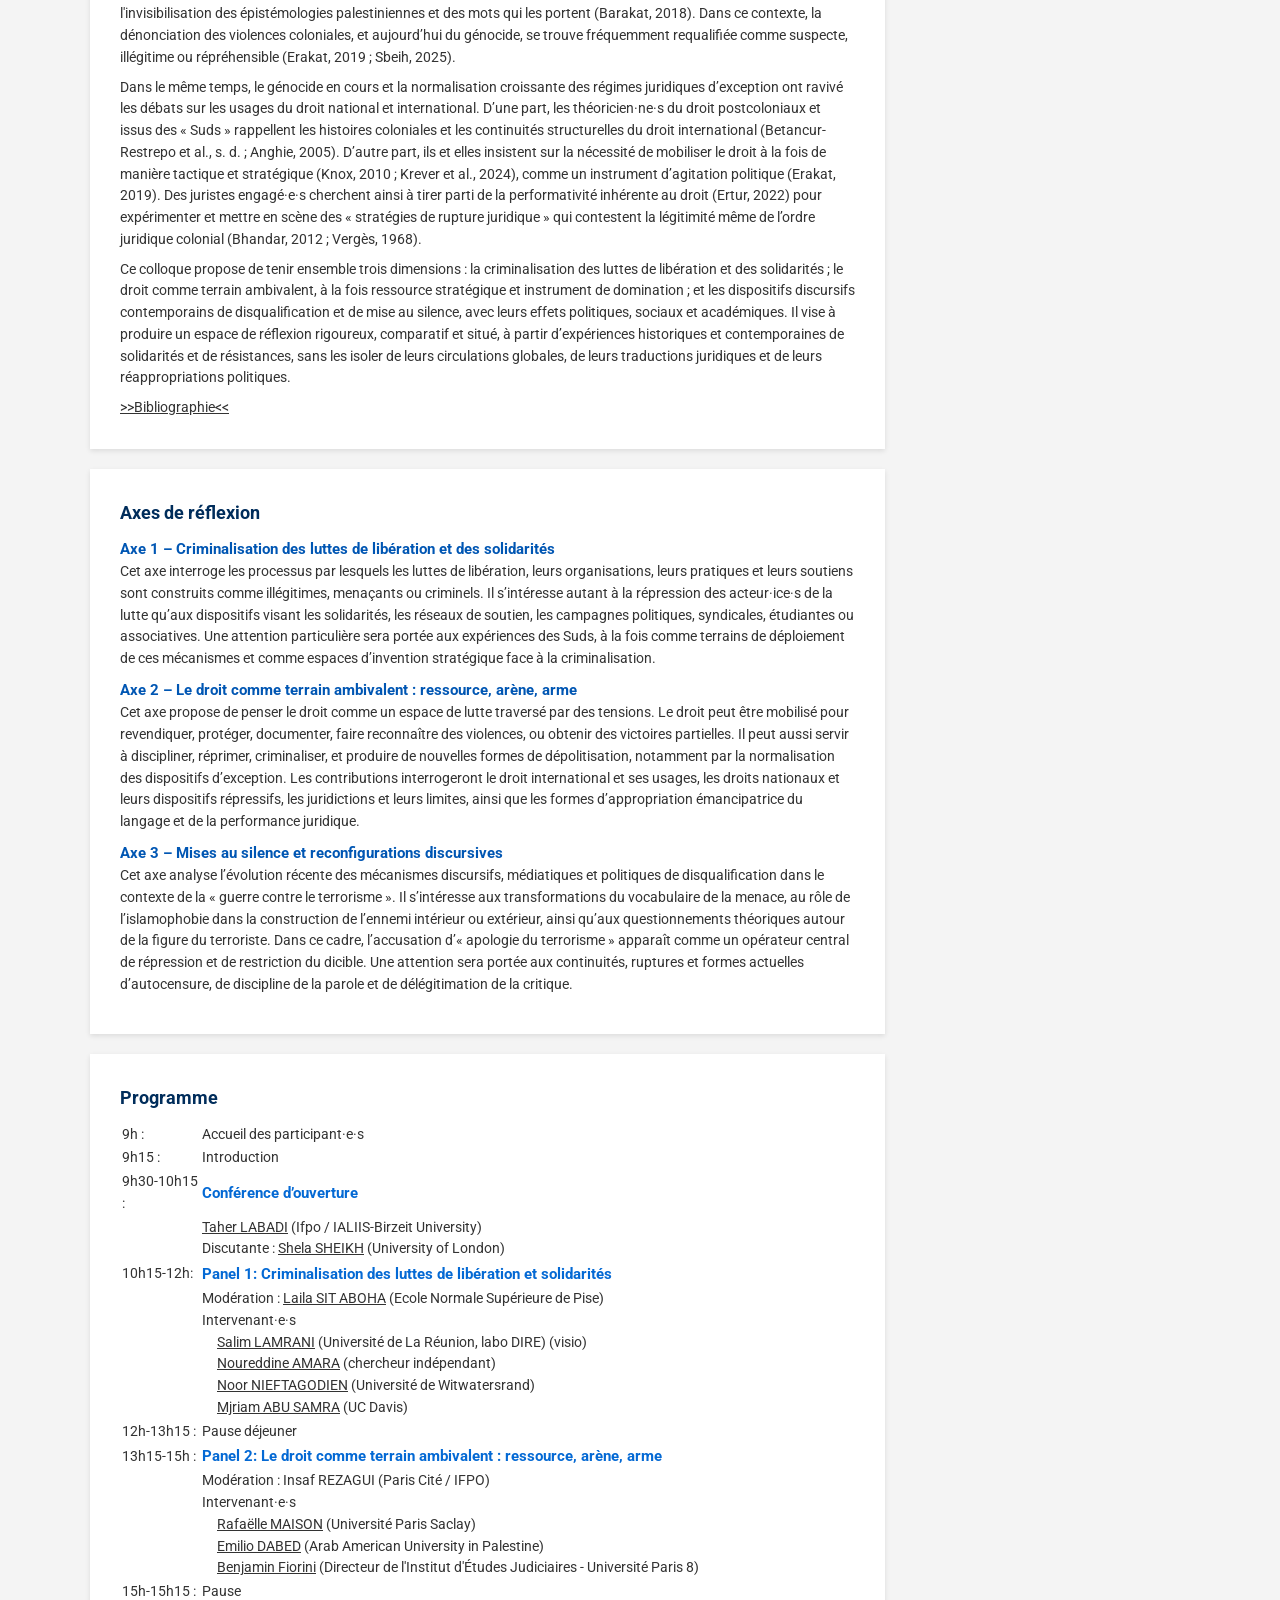
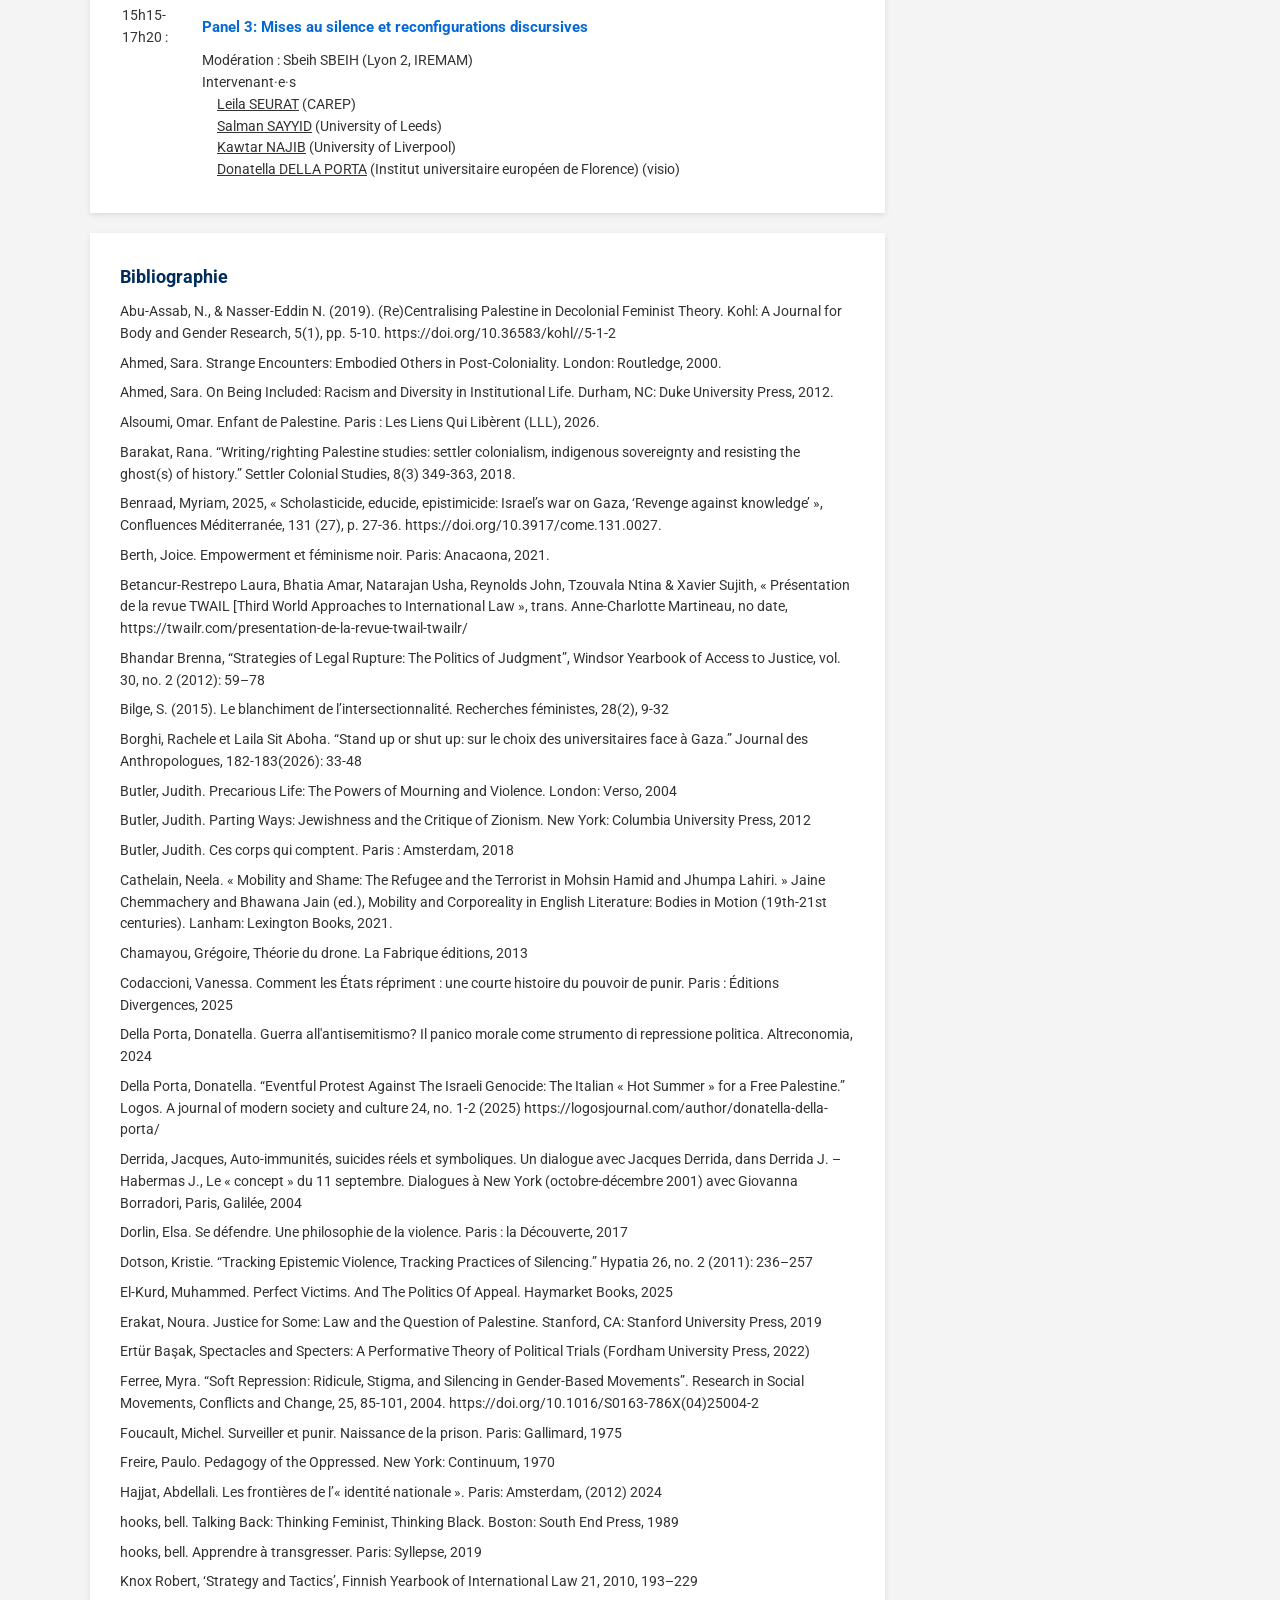
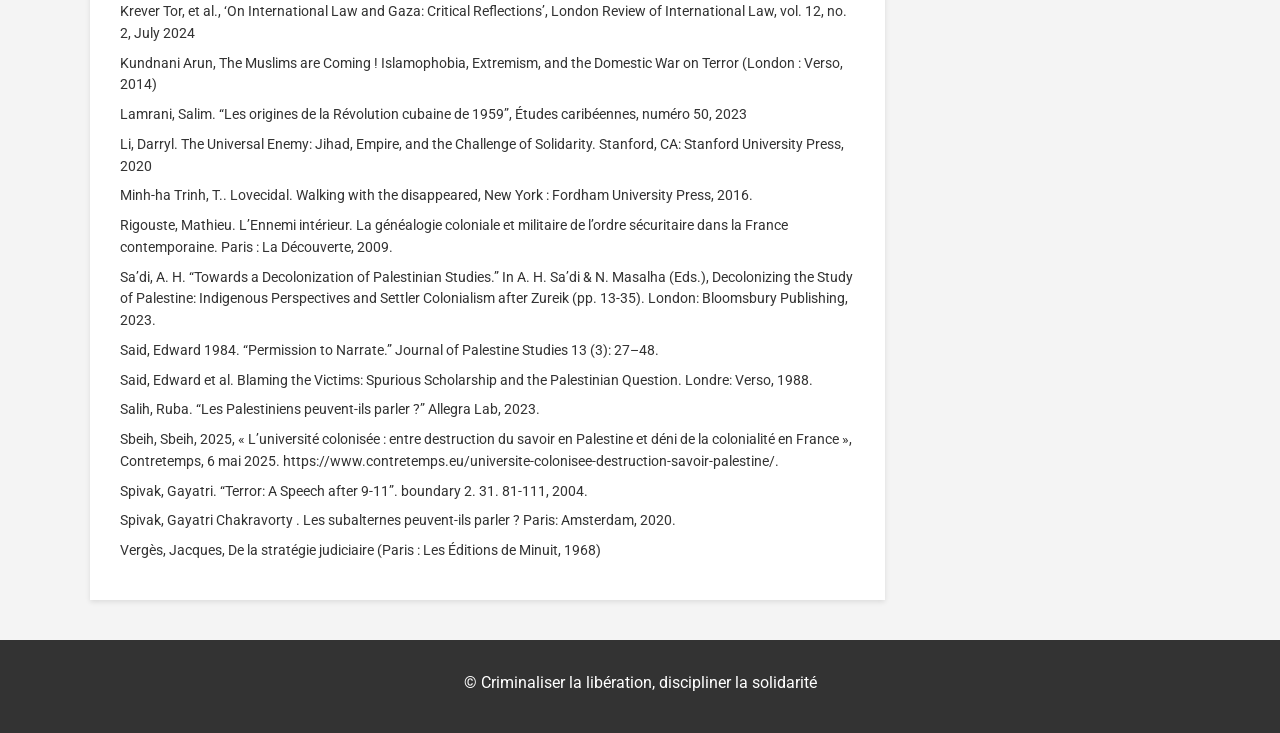
==== commit 3820e96f: "Update index.html" ====
--- a/index.html
+++ b/index.html
@@ -184,22 +184,74 @@
 
             <h2 id="programme">Programme</h2>
 
-            <h3>Key Notes</h3>
-
-            <p class="inprogress-text">prochainement</p>
-
-            <h3>Panel 1 - Criminalisation des luttes de libération et solidarités</h3>
-
-            <p class="inprogress-text"> prochainement</p>
-
-            <h3>Panel 2 - Droit comme ressource/arme</h3>
-
-            <p class="inprogress-text">prochainement</p>
-
-            <h3>Panel 3 - Nouveaux visages de la répression : islamophobie, terrorisme, Palestine</h3>
-
-            <p class="inprogress-text">prochainement</p>
-
+            <table>
+                <tr>
+                    <td width="100" height="20">9h :</td>
+                    <td width="1000" height="20">Accueil des participant·e·s</td>
+                </tr>
+                <tr>
+                    <td>9h15 :</td>
+                    <td>Introduction</td>
+                </tr>
+                <tr>
+                    <td>9h30-10h15 :</td>
+                    <td style="color:#0469d4; font-weight:bold; font-size:15px">Conférence d’ouverture</td>
+                </tr>
+                <tr>
+                    <td></td>
+                    <td><a href="https://ialiis.birzeit.edu/en/people/taher-labadi">Taher LABADI</a> (Ifpo / IALIIS-Birzeit University)<br>
+                    Discutante : <a href="https://www.london.ac.uk/people/dr-shela-sheikh">Shela SHEIKH</a> (University of London)</td>
+                </tr>
+                <tr>
+                    <td>10h15-12h:</td>
+                    <td style="color:#0469d4; font-weight:bold; font-size:15px">Panel 1: Criminalisation des luttes de libération et solidarités</td>
+                </tr>
+                <tr>
+                    <td></td>
+                    <td>Modération : <a href="https://www.sns.it/en/persona/laila-sit-aboha">Laila SIT ABOHA</a> (Ecole Normale Supérieure de Pise)<br>
+                    Intervenant·e·s<br>
+                    &nbsp;&nbsp;&nbsp;&nbsp;&nbsp;<a href="https://dire.univ-reunion.fr/equipe/salim-lamrani-mcf-14e-section">Salim LAMRANI</a> (Université de La Réunion, labo DIRE) (visio)<br>
+                    &nbsp;&nbsp;&nbsp;&nbsp;&nbsp;<a href="https://shs.cairn.info/publications-de-noureddine-amara--136414?lang=fr">Noureddine AMARA</a> (chercheur indépendant)<br>
+                    &nbsp;&nbsp;&nbsp;&nbsp;&nbsp;<a href="https://www.wits.ac.za/people/academic-a-z-listing/n/noornieftagodienwitsacza/">Noor NIEFTAGODIEN</a> (Université de Witwatersrand)<br>
+                    &nbsp;&nbsp;&nbsp;&nbsp;&nbsp;<a href="https://mesa.ucdavis.edu/people/mjriam-samra">Mjriam ABU SAMRA</a> (UC Davis)<br>
+                    </td>
+                </tr>
+                <tr>
+                    <td>12h-13h15 :</td>
+                    <td>Pause déjeuner</td>
+                </tr>
+                <tr>
+                    <td>13h15-15h :</td>
+                    <td style="color:#0469d4; font-weight:bold; font-size:15px">Panel 2: Le droit comme terrain ambivalent : ressource, arène, arme</td>
+                </tr>
+                <tr>
+                    <td></td>
+                    <td>Modération : Insaf REZAGUI (Paris Cité / IFPO)<br>
+                    Intervenant·e·s<br>
+                    &nbsp;&nbsp;&nbsp;&nbsp;&nbsp;<a href="https://univ-droit.fr/universitaires/5783-maison-rafaelle">Rafaëlle MAISON</a> (Université Paris Saclay)<br>
+                    &nbsp;&nbsp;&nbsp;&nbsp;&nbsp;<a href="https://www.qatar.georgetown.edu/emilio-dabed/">Emilio DABED</a> (Arab American University in Palestine) <br>
+                    &nbsp;&nbsp;&nbsp;&nbsp;&nbsp;<a href="https://univ-droit.fr/universitaires/32830-benjamin-fiorini">Benjamin Fiorini</a> (Directeur de l'Institut d'Études Judiciaires - Université Paris 8)<br>
+                    </td>
+                </tr>
+                <tr>
+                    <td>15h-15h15 :</td>
+                    <td>Pause</td>
+                </tr>
+                <tr>
+                    <td>15h15-17h20 :</td>
+                    <td style="color:#0469d4; font-weight:bold; font-size:15px">Panel 3: Mises au silence et reconfigurations discursives</td>
+                </tr>
+                <tr>
+                    <td></td>
+                    <td>Modération : Sbeih SBEIH (Lyon 2, IREMAM)<br>
+                    Intervenant·e·s<br>
+                    &nbsp;&nbsp;&nbsp;&nbsp;&nbsp;<a href="https://carep-paris.org/notre-equipe/leila-seurat/">Leila SEURAT</a> (CAREP)<br>
+                    &nbsp;&nbsp;&nbsp;&nbsp;&nbsp;<a href="https://essl.leeds.ac.uk/sociology/staff/48/professor-s-sayyid">Salman SAYYID</a> (University of Leeds)<br>
+                    &nbsp;&nbsp;&nbsp;&nbsp;&nbsp;<a href="https://www.liverpool.ac.uk/people/kawtar-najib">Kawtar NAJIB</a> (University of Liverpool)<br>
+                    &nbsp;&nbsp;&nbsp;&nbsp;&nbsp;<a href="https://cosmos.sns.it/person/donatella-della-porta/">Donatella DELLA PORTA</a>  (Institut universitaire européen de Florence) (visio)<br>
+                    </td>
+                </tr>
+            </table>
         </article>
     </main>
 
@@ -215,7 +267,7 @@
                 <p>Berth, Joice. Empowerment et féminisme noir. Paris: Anacaona, 2021.</p>
                 <p>Betancur-Restrepo Laura, Bhatia Amar, Natarajan Usha, Reynolds John, Tzouvala Ntina & Xavier Sujith, « Présentation de la revue TWAIL [Third World Approaches to International Law », trans. Anne-Charlotte Martineau, no date, https://twailr.com/presentation-de-la-revue-twail-twailr/</p>
                 <p>Bhandar Brenna, “Strategies of Legal Rupture: The Politics of Judgment”, Windsor Yearbook of Access to Justice, vol. 30, no. 2 (2012): 59–78</p>
-                <p>Bilge, S. (2015). Le blanchiment de l’intersectionnalité. Recherches féministes, 28(2), 9-32</p>
+                <p>Bilge, S. (2015). Le blanchiment de l’intersectionnalité. Recherches féministes, 28(2), 9-32</p>
                 <p>Borghi, Rachele et Laila Sit Aboha. “Stand up or shut up: sur le choix des universitaires face à Gaza.” Journal des Anthropologues, 182-183(2026): 33-48</p>
                 <p>Butler, Judith. Precarious Life: The Powers of Mourning and Violence. London: Verso, 2004</p>
                 <p>Butler, Judith. Parting Ways: Jewishness and the Critique of Zionism. New York: Columbia University Press, 2012</p>
@@ -257,7 +309,7 @@
 
     <footer>
         <div class="container">
-            <p>&copy; Criminaliser la libération, discipliner la solidarité/p>
+            <p>&copy; Criminaliser la libération, discipliner la solidarité</p>
         </div>
     </footer>
 
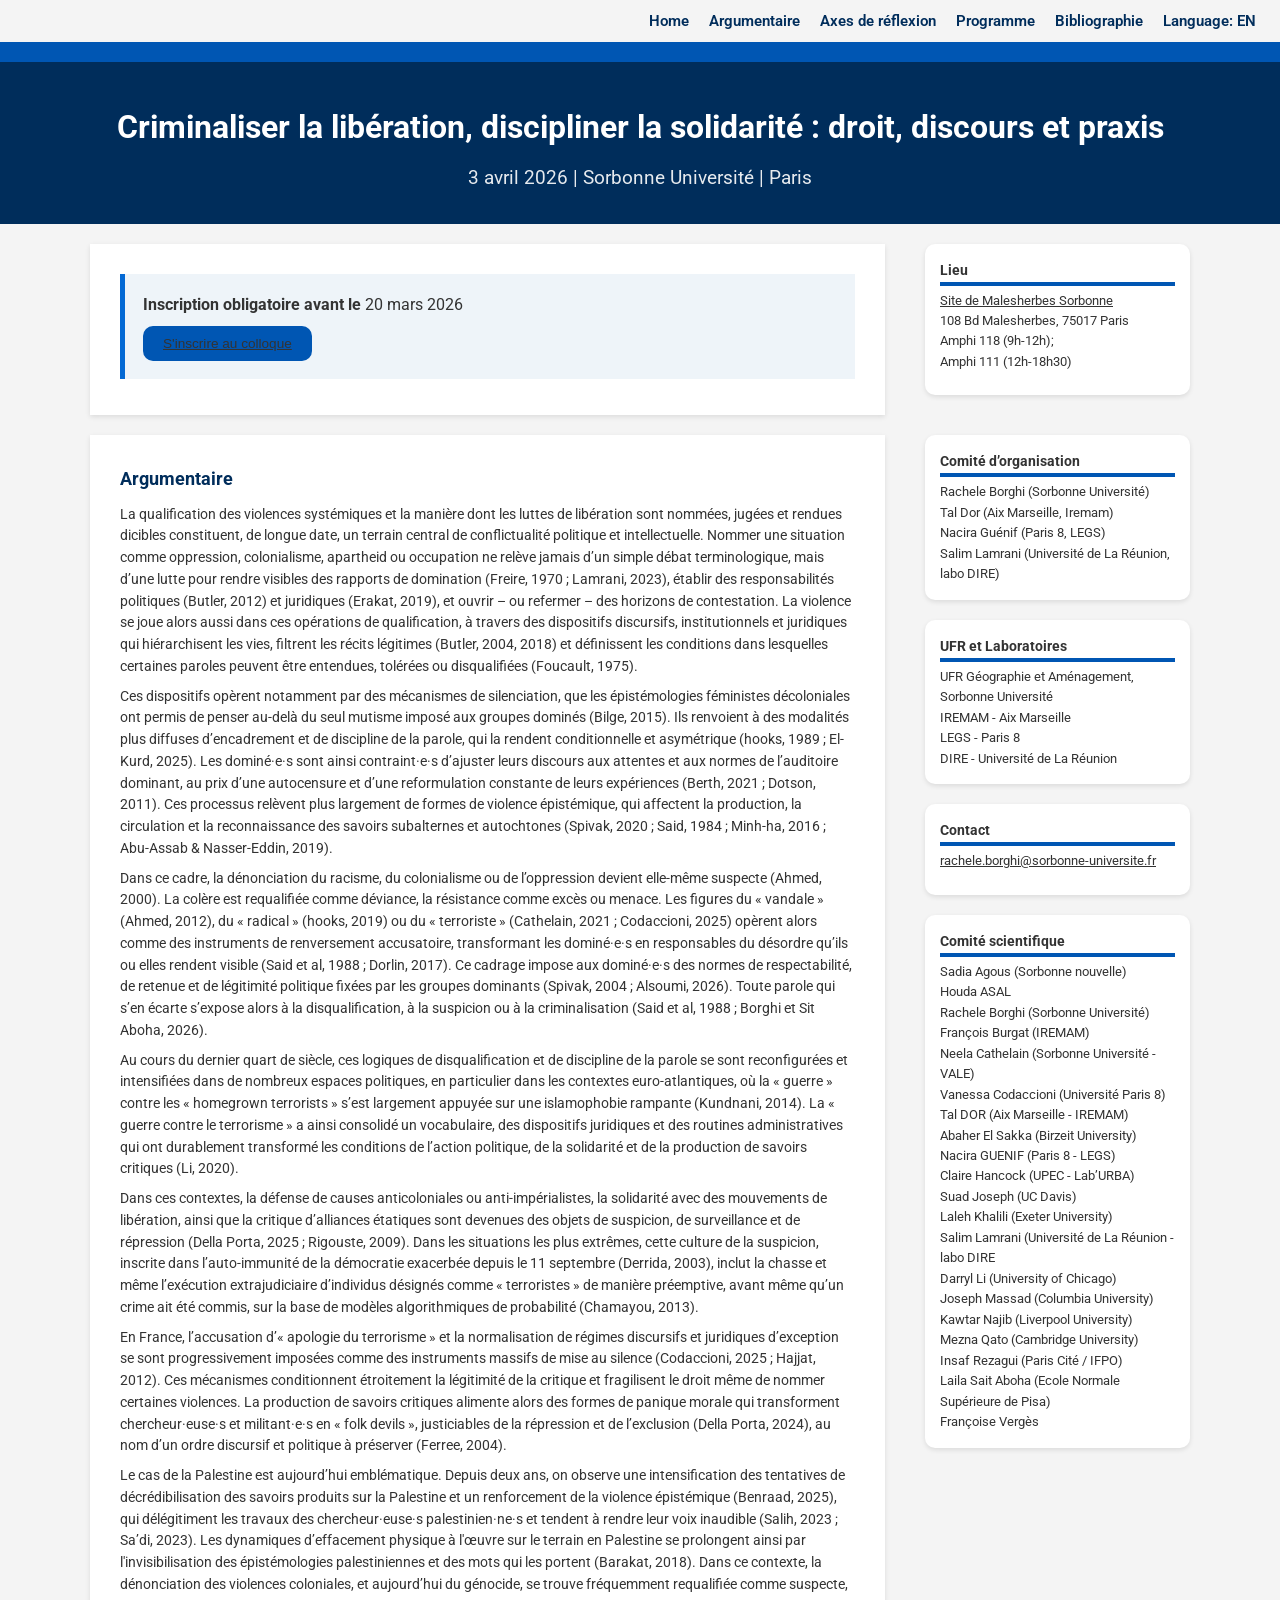
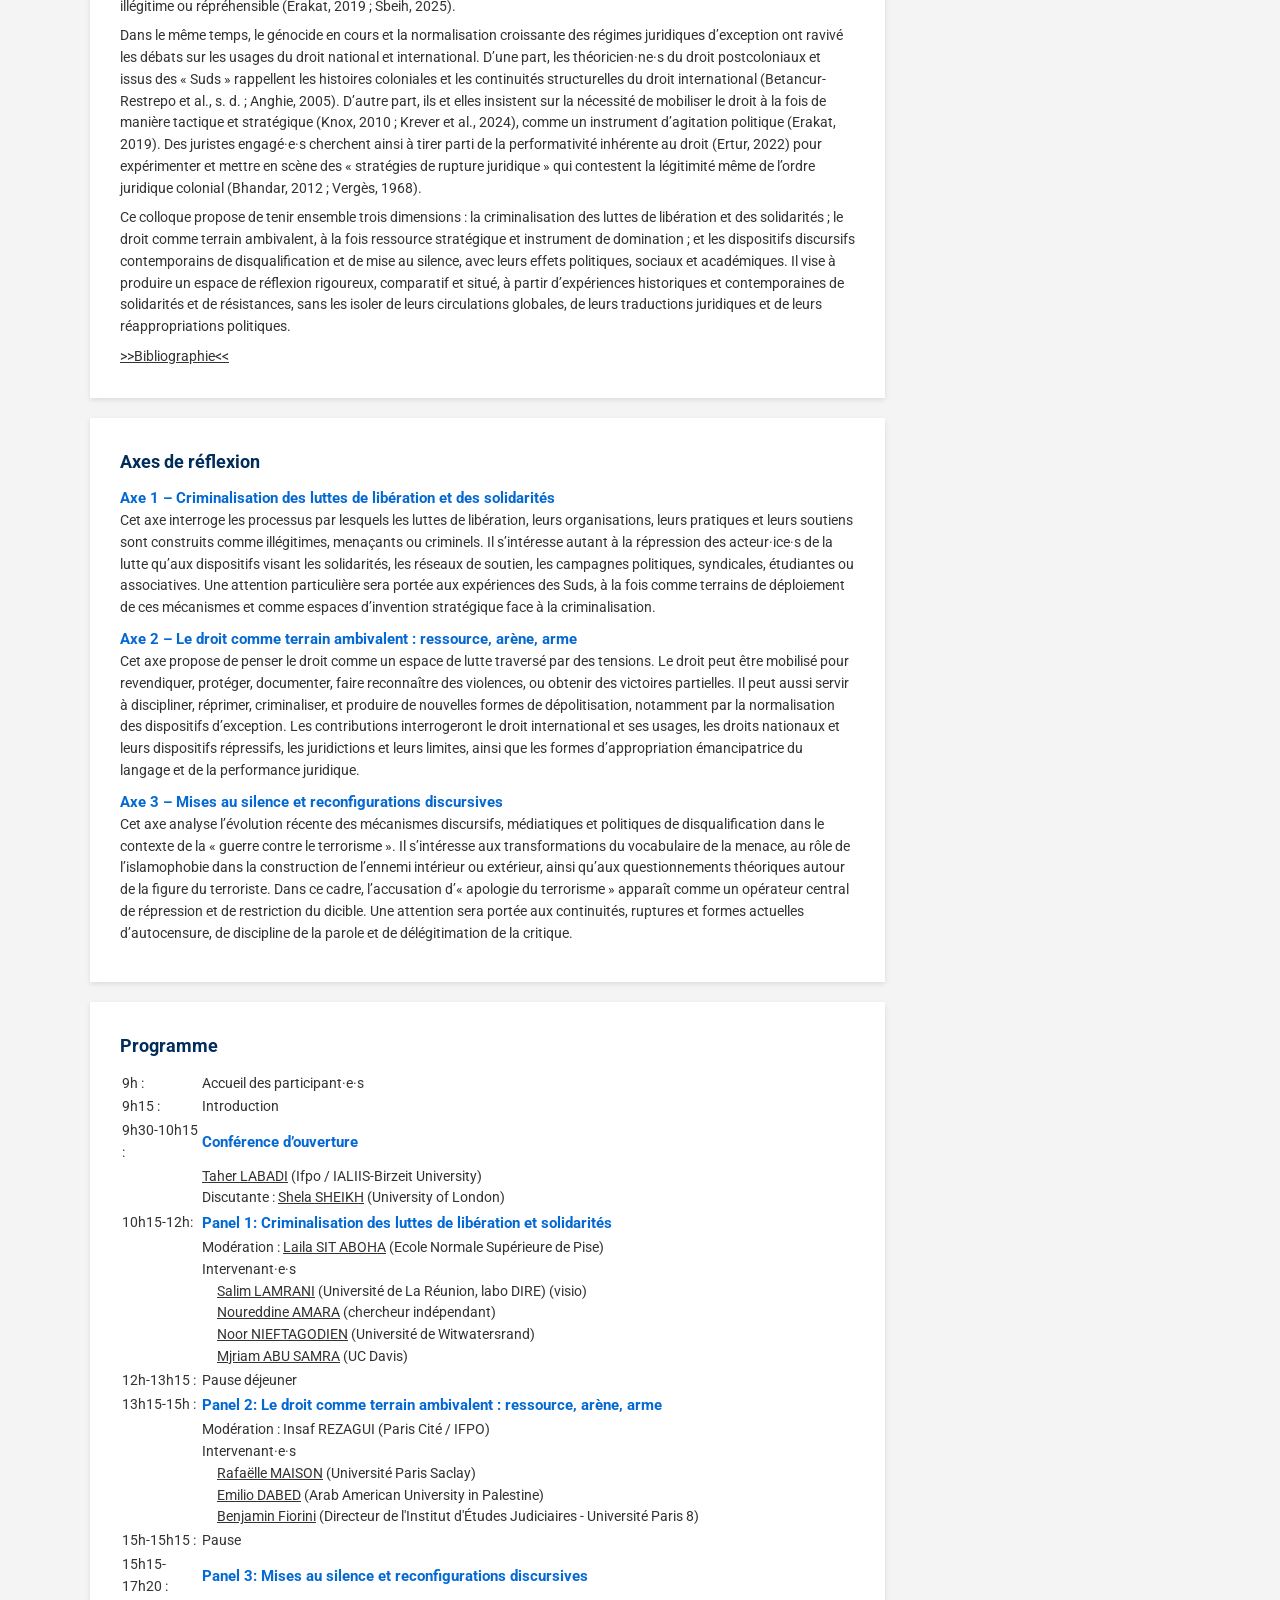
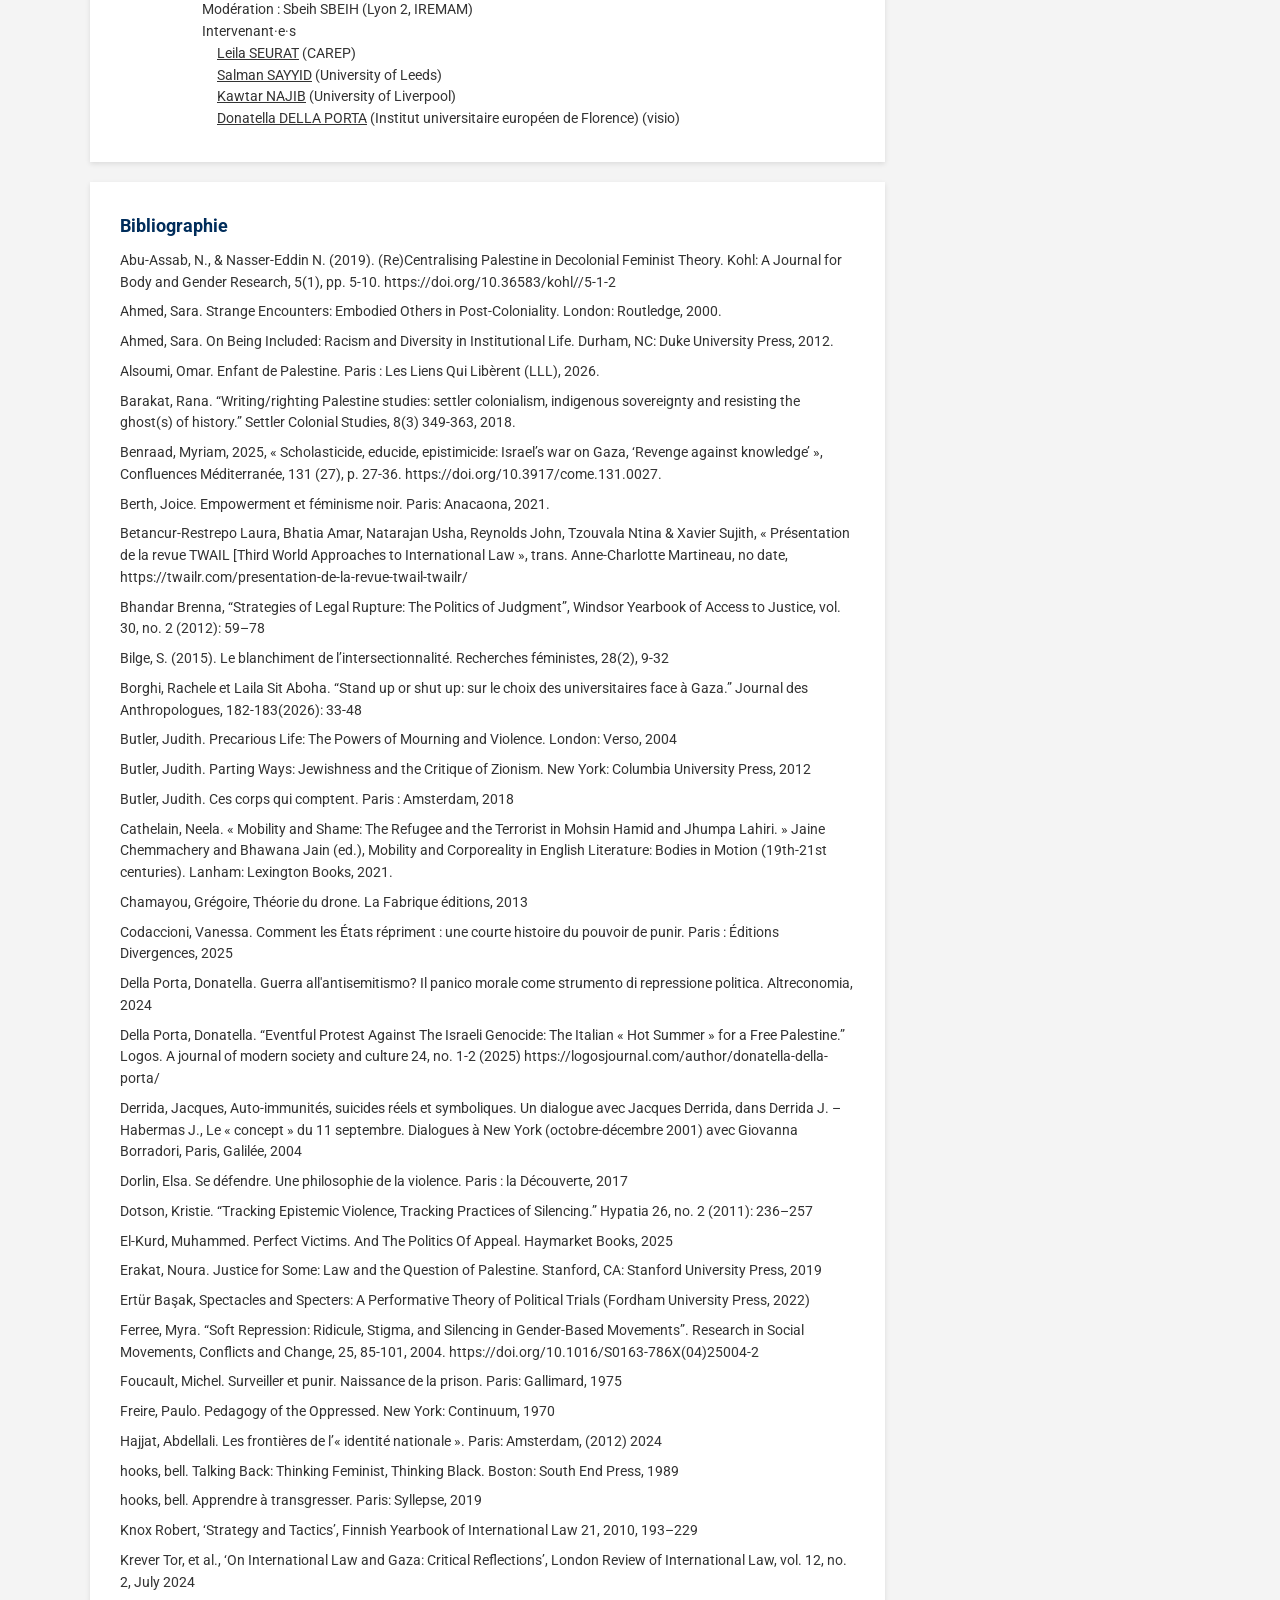
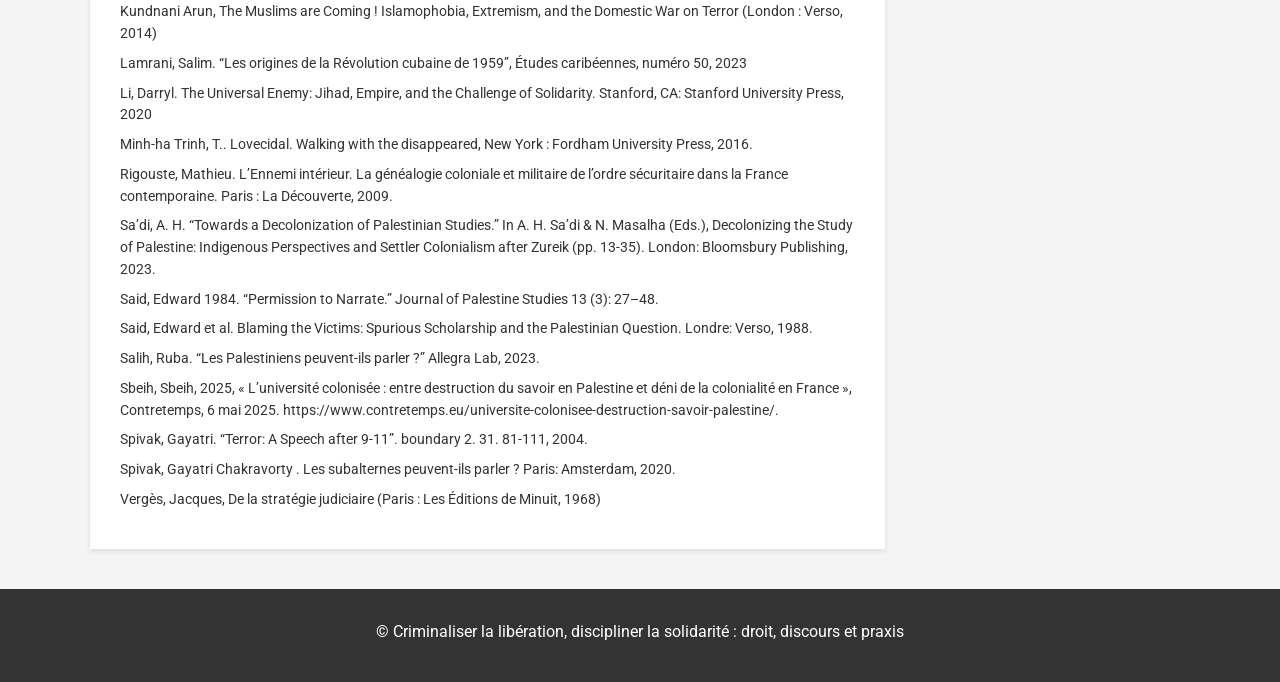
==== commit 7c7191f4: "Update index.html" ====
--- a/index.html
+++ b/index.html
@@ -3,7 +3,7 @@
 <head>
     <meta charset="UTF-8">
     <meta name="viewport" content="width=device-width, initial-scale=1.0">
-    <title>Criminaliser la libération, discipliner la solidarité : droit, discours et paroles en lutte</title>
+    <title>Criminaliser la libération, discipliner la solidarité : droit, discours et praxis</title>
     <link rel="stylesheet" href="style.css">
     <link href="https://fonts.googleapis.com/css2?family=Roboto:wght@300;400;700&display=swap" rel="stylesheet">
 </head>
@@ -25,7 +25,7 @@
 
     <section class="hero">
         <div class="container">
-            <h1>Criminaliser la libération, discipliner la solidarité :<br>droit, discours et paroles en lutte</h1>
+            <h1>Criminaliser la libération, discipliner la solidarité : droit, discours et praxis</h1>
             <p class="subtitle">3 avril 2026 | Sorbonne Université | Paris</p>
         </div>
     </section>
@@ -309,7 +309,7 @@
 
     <footer>
         <div class="container">
-            <p>&copy; Criminaliser la libération, discipliner la solidarité</p>
+            <p>&copy; Criminaliser la libération, discipliner la solidarité : droit, discours et praxis</p>
         </div>
     </footer>
 
--- a/style.css
+++ b/style.css
@@ -17,12 +17,12 @@
 a:hover {
     font-style: bold;
     color: #ffffff;
-    background-color: #0056b3;
+    background-color: #9dc9f8;
 }
 
-a:visited {
+/*a:visited {
 	color: #333;
-}
+}*/
 
 body {
     font-family: 'Roboto', sans-serif;
@@ -117,7 +117,7 @@
 
 .content h3 {
     margin: 0px 0 0px;
-    color: #0056b3;
+    color: #0469d4;
     font-size: 0.95rem;
 }
 
@@ -125,7 +125,7 @@
 .meta-info {
     background: #eef4f9;
     padding: 18px;
-    border-left: 5px solid #0056b3;
+    border-left: 5px solid #0469d4;
     margin-bottom: 0px;
     font-size: 1rem;
 }
